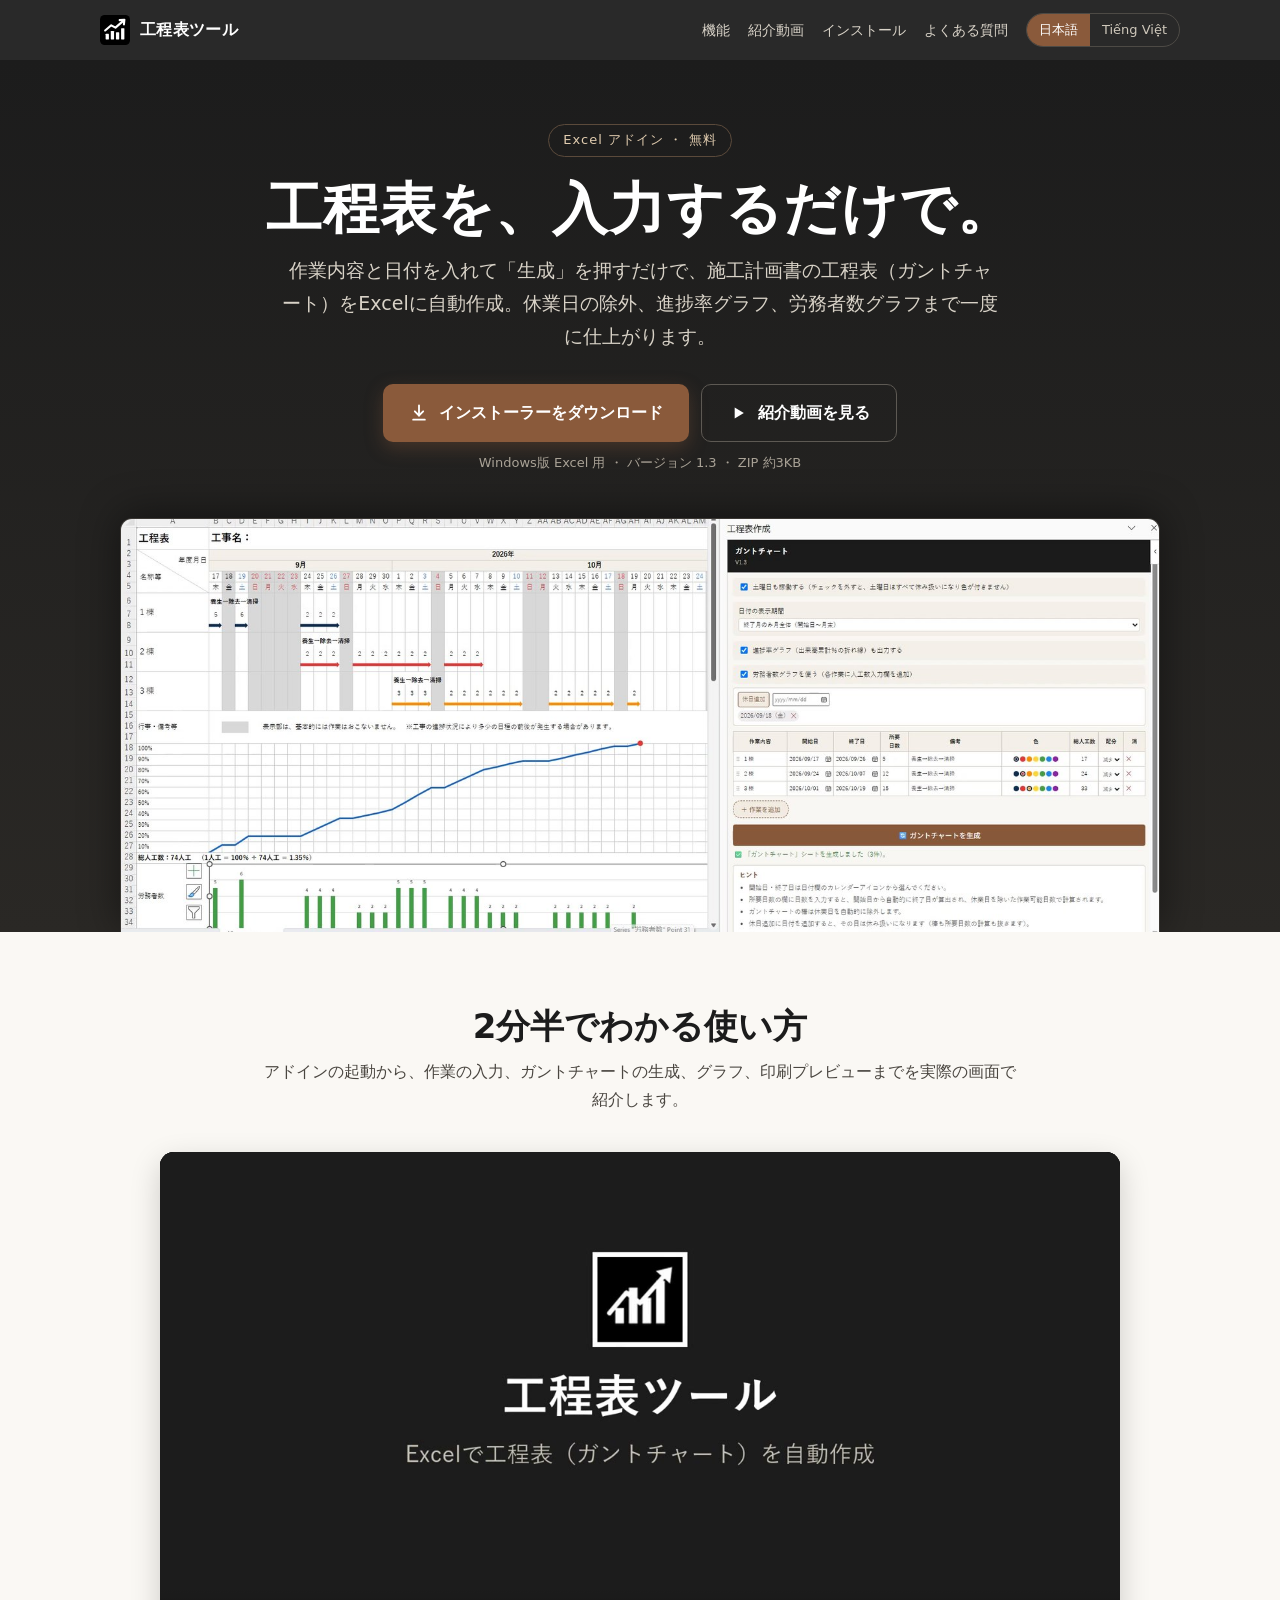
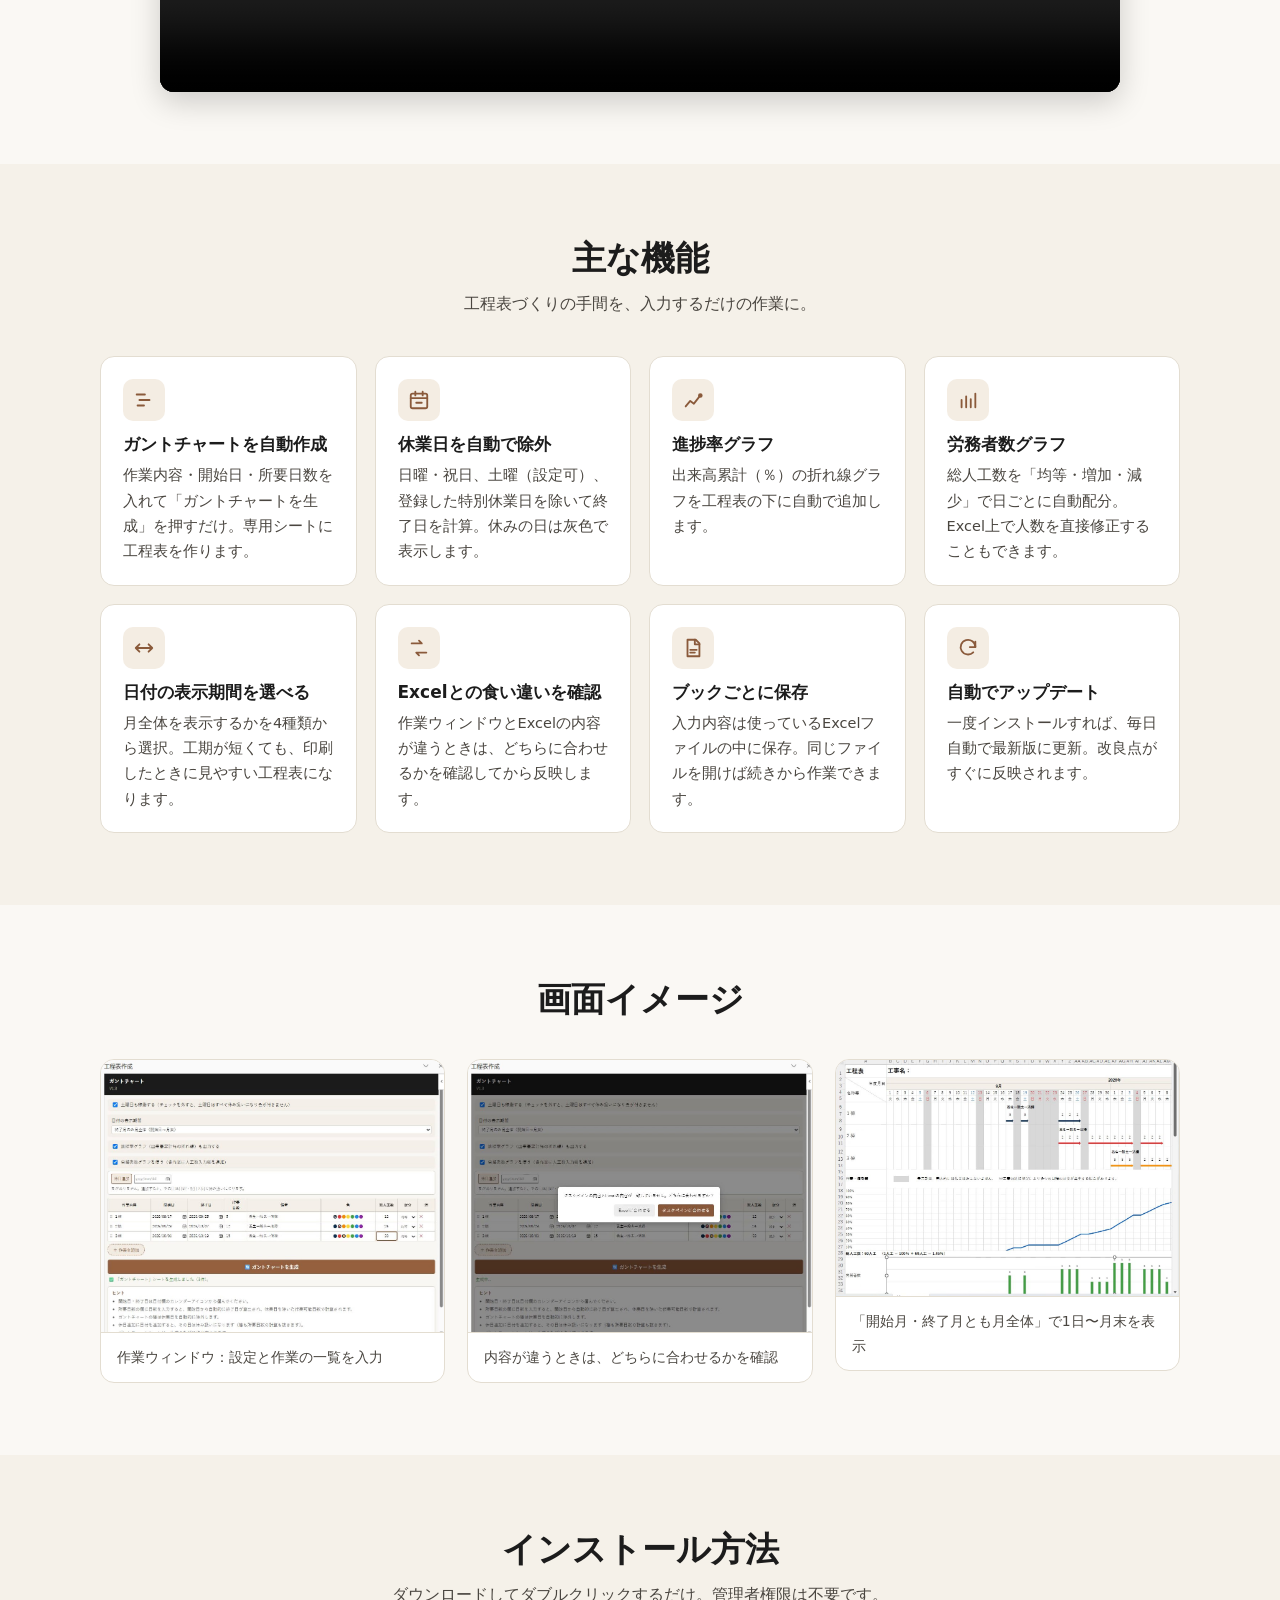
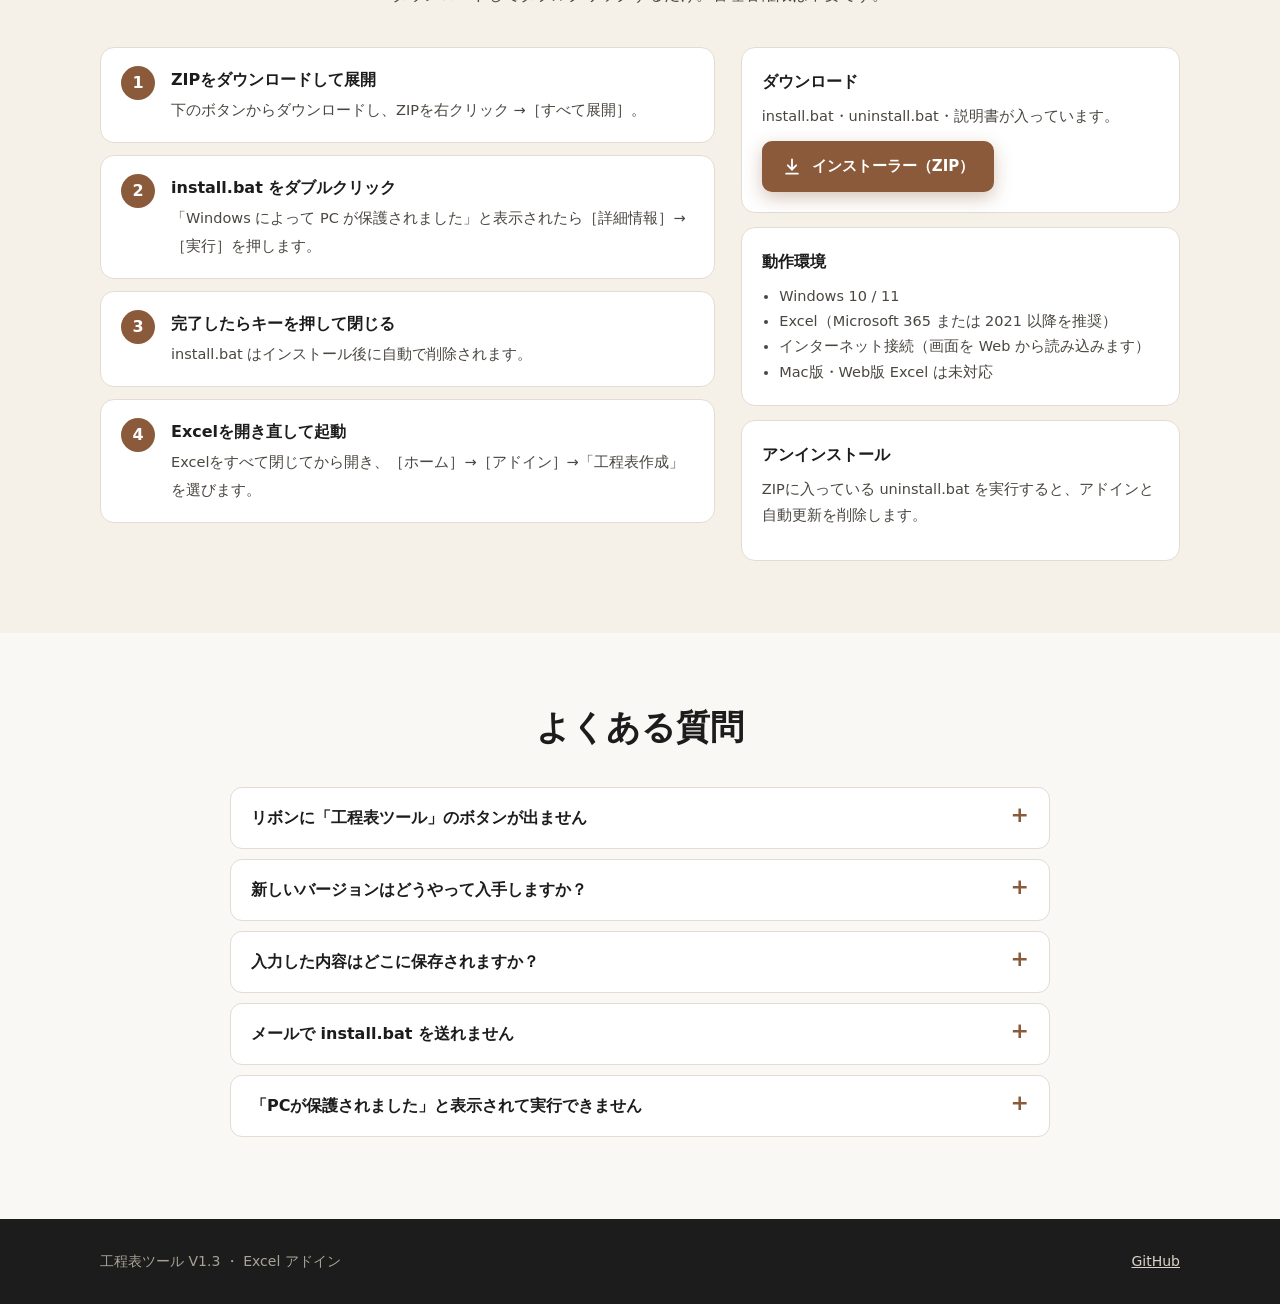
==== index.html @ efa389dc "Add a download website on GitHub Pages index.html becomes the landing page at the Pages root: what t" ====
<!DOCTYPE html>
<html lang="ja">
<head>
<meta charset="UTF-8">
<meta name="viewport" content="width=device-width, initial-scale=1">
<title>工程表ツール｜Excelで工程表を自動作成するアドイン</title>
<meta name="description" content="作業を入力するだけで、施工計画書の工程表（ガントチャート）をExcelに自動作成。進捗率グラフ・労務者数グラフにも対応した無料のExcelアドインです。">
<link rel="icon" type="image/png" href="assets/icon-32.png">
<style>
  :root{
    --ink:#1c1c1c; --ink-2:#4a4640; --muted:#7a7368;
    --line:#e3ddd1; --panel:#faf8f4; --card:#ffffff; --soft:#f5f1e9;
    --accent:#8a5a3b; --accent-2:#a8734f; --accent-soft:#f4ede3;
    --dark:#1c1c1c; --dark-2:#2a2825;
    --radius:14px;
  }
  *{box-sizing:border-box;}
  html{scroll-behavior:smooth;}
  body{
    margin:0; background:var(--panel); color:var(--ink);
    font-family:"Yu Gothic UI","Yu Gothic","Hiragino Sans","Noto Sans JP","Segoe UI",system-ui,sans-serif;
    font-size:16px; line-height:1.75; -webkit-font-smoothing:antialiased;
  }
  img,video{max-width:100%; display:block;}
  a{color:var(--accent);}
  .wrap{max-width:1120px; margin:0 auto; padding:0 20px;}

  /* ヘッダー */
  .top{position:sticky; top:0; z-index:10; background:rgba(28,28,28,.94); backdrop-filter:blur(6px); color:#fff;}
  .top .wrap{display:flex; align-items:center; gap:18px; height:60px;}
  .brand{display:flex; align-items:center; gap:10px; color:#fff; text-decoration:none; font-weight:700; letter-spacing:.02em; white-space:nowrap;}
  .brand svg{width:30px; height:30px; flex:none;}
  .nav{display:flex; gap:18px; margin-left:auto; font-size:14px;}
  .nav a{color:#d9d3c8; text-decoration:none;}
  .nav a:hover{color:#fff;}
  .lang{display:flex; border:1px solid #4d4a45; border-radius:999px; overflow:hidden; flex:none;}
  .lang button{border:0; background:transparent; color:#cfc8bb; font:inherit; font-size:13px; padding:5px 12px; cursor:pointer;}
  .lang button[aria-pressed="true"]{background:var(--accent); color:#fff;}

  /* ヒーロー */
  .hero{background:linear-gradient(180deg,var(--dark) 0%,var(--dark-2) 100%); color:#fff; padding:64px 0 0; overflow:hidden;}
  .hero-grid{display:grid; grid-template-columns:1fr; gap:40px; text-align:center;}
  .kicker{display:inline-block; font-size:13px; letter-spacing:.08em; color:#e2cdb0; border:1px solid #5b4a3b; border-radius:999px; padding:4px 14px;}
  .hero h1{font-size:clamp(34px,6vw,56px); line-height:1.2; margin:18px 0 12px; letter-spacing:.02em;}
  .hero p.lead{font-size:clamp(16px,2.2vw,19px); color:#d8d2c7; max-width:720px; margin:0 auto;}
  .cta{display:flex; gap:12px; justify-content:center; flex-wrap:wrap; margin:30px 0 10px;}
  .btn{display:inline-flex; align-items:center; gap:10px; text-decoration:none; font-weight:700; border-radius:10px; padding:14px 26px; font-size:16px; transition:transform .12s ease, background .12s ease;}
  .btn:hover{transform:translateY(-1px);}
  .btn-primary{background:var(--accent); color:#fff; box-shadow:0 6px 18px rgba(138,90,59,.35);}
  .btn-primary:hover{background:var(--accent-2);}
  .btn-ghost{color:#fff; border:1px solid #5d5953;}
  .btn-ghost:hover{background:#34312d;}
  .btn svg{width:20px; height:20px;}
  .meta{font-size:13px; color:#a9a296;}
  .hero-shot{margin:44px auto 0; width:100%; max-width:1040px; height:auto; border-radius:12px 12px 0 0; overflow:hidden; box-shadow:0 -4px 40px rgba(0,0,0,.45); border:1px solid #3a3733; border-bottom:0;}

  section{padding:72px 0;}
  section.alt{background:var(--soft);}
  .sec-head{text-align:center; max-width:760px; margin:0 auto 38px;}
  .sec-head h2{font-size:clamp(26px,3.6vw,34px); line-height:1.3; margin:0 0 10px;}
  .sec-head p{color:var(--ink-2); margin:0;}

  /* 動画 */
  .video-box{max-width:960px; margin:0 auto; border-radius:var(--radius); overflow:hidden; background:#000; box-shadow:0 10px 30px rgba(0,0,0,.18);}
  .video-box video{width:100%; aspect-ratio:16/9; background:#000;}

  /* 機能 */
  .features{display:grid; grid-template-columns:repeat(auto-fit,minmax(240px,1fr)); gap:18px;}
  .feature{background:var(--card); border:1px solid var(--line); border-radius:var(--radius); padding:22px 22px 20px;}
  .feature .ic{width:42px; height:42px; border-radius:10px; background:var(--accent-soft); color:var(--accent); display:grid; place-items:center; margin-bottom:12px;}
  .feature .ic svg{width:22px; height:22px;}
  .feature h3{margin:0 0 6px; font-size:17px; line-height:1.4;}
  .feature p{margin:0; color:var(--ink-2); font-size:14.5px;}

  /* 画面 */
  .shots{display:grid; grid-template-columns:repeat(auto-fit,minmax(280px,1fr)); gap:22px;}
  .shot{margin:0; background:var(--card); border:1px solid var(--line); border-radius:var(--radius); overflow:hidden;}
  .shots{align-items:start;}
  .shot img{width:100%; height:auto; border-bottom:1px solid var(--line);}
  .shot figcaption{padding:12px 16px; font-size:14px; color:var(--ink-2);}

  /* インストール */
  .install{display:grid; grid-template-columns:1.4fr 1fr; gap:26px; align-items:start;}
  .steps{list-style:none; margin:0; padding:0; counter-reset:step;}
  .steps li{counter-increment:step; position:relative; background:var(--card); border:1px solid var(--line); border-radius:var(--radius); padding:18px 20px 18px 70px; margin-bottom:12px;}
  .steps li::before{content:counter(step); position:absolute; left:20px; top:18px; width:34px; height:34px; border-radius:50%; background:var(--accent); color:#fff; font-weight:700; display:grid; place-items:center;}
  .steps b{display:block; margin-bottom:2px;}
  .steps span{color:var(--ink-2); font-size:14.5px;}
  .side{display:grid; gap:14px;}
  .box{background:var(--card); border:1px solid var(--line); border-radius:var(--radius); padding:20px;}
  .box h3{margin:0 0 8px; font-size:16px;}
  .box ul{margin:0; padding-left:1.2em; color:var(--ink-2); font-size:14.5px;}
  .box p{margin:0 0 12px; color:var(--ink-2); font-size:14.5px;}
  .box .btn{padding:12px 20px; font-size:15px;}
  kbd{font-family:inherit; font-size:.92em; background:var(--soft); border:1px solid var(--line); border-radius:5px; padding:0 6px;}

  /* FAQ */
  .faq{max-width:820px; margin:0 auto;}
  .faq details{background:var(--card); border:1px solid var(--line); border-radius:12px; padding:0 20px; margin-bottom:10px;}
  .faq summary{cursor:pointer; font-weight:700; padding:16px 0; list-style:none; display:flex; justify-content:space-between; gap:12px;}
  .faq summary::-webkit-details-marker{display:none;}
  .faq summary::after{content:"+"; color:var(--accent); font-size:22px; line-height:1;}
  .faq details[open] summary::after{content:"−";}
  .faq details p{margin:0 0 16px; color:var(--ink-2);}

  footer{background:var(--dark); color:#a9a296; font-size:14px; padding:30px 0;}
  footer .wrap{display:flex; flex-wrap:wrap; gap:10px 24px; justify-content:space-between; align-items:center;}
  footer a{color:#d9d3c8;}

  @media (max-width:860px){
    .nav{display:none;}
    .lang{margin-left:auto;}
    .install{grid-template-columns:1fr;}
    section{padding:56px 0;}
  }
</style>
</head>
<body>

<header class="top">
  <div class="wrap">
    <a class="brand" href="#">
      <svg viewBox="0 0 64 64" aria-hidden="true"><rect width="64" height="64" rx="10" fill="#000"/><g fill="#fff"><rect x="12" y="40" width="7" height="12" rx="1"/><rect x="23" y="34" width="7" height="18" rx="1"/><rect x="34" y="37" width="7" height="15" rx="1"/><rect x="45" y="28" width="7" height="24" rx="1"/></g><path d="M11 33 L24 22 L33 27 L49 13" fill="none" stroke="#fff" stroke-width="4.5" stroke-linecap="round" stroke-linejoin="round"/><path d="M42 11 L52 10 L51 20" fill="none" stroke="#fff" stroke-width="4.5" stroke-linecap="round" stroke-linejoin="round"/></svg>
      <span>工程表ツール</span>
    </a>
    <nav class="nav">
      <a href="#features" data-i18n="nav_features">機能</a>
      <a href="#video" data-i18n="nav_video">紹介動画</a>
      <a href="#install" data-i18n="nav_install">インストール</a>
      <a href="#faq" data-i18n="nav_faq">よくある質問</a>
    </nav>
    <div class="lang" role="group" aria-label="Language">
      <button type="button" data-lang="ja" aria-pressed="true">日本語</button>
      <button type="button" data-lang="vi" aria-pressed="false">Tiếng Việt</button>
    </div>
  </div>
</header>

<section class="hero">
  <div class="wrap hero-grid">
    <div>
      <span class="kicker" data-i18n="kicker">Excel アドイン ・ 無料</span>
      <h1 data-i18n="h1">工程表を、入力するだけで。</h1>
      <p class="lead" data-i18n="lead">作業内容と日付を入れて「生成」を押すだけで、施工計画書の工程表（ガントチャート）をExcelに自動作成。休業日の除外、進捗率グラフ、労務者数グラフまで一度に仕上がります。</p>
      <div class="cta">
        <a class="btn btn-primary" href="site/gantt-tool-installer.zip" download>
          <svg viewBox="0 0 24 24" fill="none" stroke="currentColor" stroke-width="2.2" stroke-linecap="round" stroke-linejoin="round" aria-hidden="true"><path d="M12 3v12"/><path d="M7 10l5 5 5-5"/><path d="M5 20h14"/></svg>
          <span data-i18n="cta_download">インストーラーをダウンロード</span>
        </a>
        <a class="btn btn-ghost" href="#video">
          <svg viewBox="0 0 24 24" fill="currentColor" aria-hidden="true"><path d="M8 5.5v13l11-6.5z"/></svg>
          <span data-i18n="cta_video">紹介動画を見る</span>
        </a>
      </div>
      <div class="meta" data-i18n="meta">Windows版 Excel 用 ・ バージョン 1.3 ・ ZIP 約3KB</div>
    </div>
  </div>
  <div class="wrap">
    <img class="hero-shot" src="site/shot-main.jpg" width="1600" height="636" alt="工程表ツールで作成したガントチャート、進捗率グラフ、労務者数グラフと入力画面">
  </div>
</section>

<section id="video">
  <div class="wrap">
    <div class="sec-head">
      <h2 data-i18n="video_h">2分半でわかる使い方</h2>
      <p data-i18n="video_p">アドインの起動から、作業の入力、ガントチャートの生成、グラフ、印刷プレビューまでを実際の画面で紹介します。</p>
    </div>
    <div class="video-box">
      <video controls preload="none" poster="site/review-poster.jpg" playsinline>
        <source src="site/review.mp4" type="video/mp4">
      </video>
    </div>
  </div>
</section>

<section id="features" class="alt">
  <div class="wrap">
    <div class="sec-head">
      <h2 data-i18n="feat_h">主な機能</h2>
      <p data-i18n="feat_p">工程表づくりの手間を、入力するだけの作業に。</p>
    </div>
    <div class="features">
      <div class="feature">
        <div class="ic"><svg viewBox="0 0 24 24" fill="none" stroke="currentColor" stroke-width="2" stroke-linecap="round"><path d="M4 6h9M7 12h11M5 18h7"/></svg></div>
        <h3 data-i18n="f1_h">ガントチャートを自動作成</h3>
        <p data-i18n="f1_p">作業内容・開始日・所要日数を入れて「ガントチャートを生成」を押すだけ。専用シートに工程表を作ります。</p>
      </div>
      <div class="feature">
        <div class="ic"><svg viewBox="0 0 24 24" fill="none" stroke="currentColor" stroke-width="2" stroke-linecap="round" stroke-linejoin="round"><rect x="3" y="5" width="18" height="16" rx="2"/><path d="M3 10h18M8 3v4M16 3v4M9 15l6 0"/></svg></div>
        <h3 data-i18n="f2_h">休業日を自動で除外</h3>
        <p data-i18n="f2_p">日曜・祝日、土曜（設定可）、登録した特別休業日を除いて終了日を計算。休みの日は灰色で表示します。</p>
      </div>
      <div class="feature">
        <div class="ic"><svg viewBox="0 0 24 24" fill="none" stroke="currentColor" stroke-width="2" stroke-linecap="round" stroke-linejoin="round"><path d="M4 19l5-6 4 3 7-9"/><circle cx="20" cy="7" r="1.5" fill="currentColor"/></svg></div>
        <h3 data-i18n="f3_h">進捗率グラフ</h3>
        <p data-i18n="f3_p">出来高累計（％）の折れ線グラフを工程表の下に自動で追加します。</p>
      </div>
      <div class="feature">
        <div class="ic"><svg viewBox="0 0 24 24" fill="none" stroke="currentColor" stroke-width="2" stroke-linecap="round"><path d="M5 20V12M10 20V8M15 20V11M20 20V5"/></svg></div>
        <h3 data-i18n="f4_h">労務者数グラフ</h3>
        <p data-i18n="f4_p">総人工数を「均等・増加・減少」で日ごとに自動配分。Excel上で人数を直接修正することもできます。</p>
      </div>
      <div class="feature">
        <div class="ic"><svg viewBox="0 0 24 24" fill="none" stroke="currentColor" stroke-width="2" stroke-linecap="round" stroke-linejoin="round"><path d="M3 12h18M3 12l4-4M3 12l4 4M21 12l-4-4M21 12l-4 4"/></svg></div>
        <h3 data-i18n="f5_h">日付の表示期間を選べる</h3>
        <p data-i18n="f5_p">月全体を表示するかを4種類から選択。工期が短くても、印刷したときに見やすい工程表になります。</p>
      </div>
      <div class="feature">
        <div class="ic"><svg viewBox="0 0 24 24" fill="none" stroke="currentColor" stroke-width="2" stroke-linecap="round" stroke-linejoin="round"><path d="M4 7h11l-3-3M20 17H9l3 3"/></svg></div>
        <h3 data-i18n="f6_h">Excelとの食い違いを確認</h3>
        <p data-i18n="f6_p">作業ウィンドウとExcelの内容が違うときは、どちらに合わせるかを確認してから反映します。</p>
      </div>
      <div class="feature">
        <div class="ic"><svg viewBox="0 0 24 24" fill="none" stroke="currentColor" stroke-width="2" stroke-linecap="round" stroke-linejoin="round"><path d="M6 3h9l4 4v14H6z"/><path d="M14 3v5h5"/><path d="M9 14h7M9 17h5"/></svg></div>
        <h3 data-i18n="f7_h">ブックごとに保存</h3>
        <p data-i18n="f7_p">入力内容は使っているExcelファイルの中に保存。同じファイルを開けば続きから作業できます。</p>
      </div>
      <div class="feature">
        <div class="ic"><svg viewBox="0 0 24 24" fill="none" stroke="currentColor" stroke-width="2" stroke-linecap="round" stroke-linejoin="round"><path d="M20 11a8 8 0 1 0-2.3 5.7"/><path d="M20 5v6h-6"/></svg></div>
        <h3 data-i18n="f8_h">自動でアップデート</h3>
        <p data-i18n="f8_p">一度インストールすれば、毎日自動で最新版に更新。改良点がすぐに反映されます。</p>
      </div>
    </div>
  </div>
</section>

<section id="screens">
  <div class="wrap">
    <div class="sec-head">
      <h2 data-i18n="shots_h">画面イメージ</h2>
    </div>
    <div class="shots">
      <figure class="shot">
        <img src="site/shot-input.jpg" width="955" height="757" loading="lazy" alt="作業ウィンドウの入力画面">
        <figcaption data-i18n="s1">作業ウィンドウ：設定と作業の一覧を入力</figcaption>
      </figure>
      <figure class="shot">
        <img src="site/shot-confirm.jpg" width="955" height="757" loading="lazy" alt="Excelに合わせるか、タスクペインに合わせるかの確認画面">
        <figcaption data-i18n="s2">内容が違うときは、どちらに合わせるかを確認</figcaption>
      </figure>
      <figure class="shot">
        <img src="site/shot-period.jpg" width="1100" height="757" loading="lazy" alt="月全体を表示した工程表">
        <figcaption data-i18n="s3">「開始月・終了月とも月全体」で1日〜月末を表示</figcaption>
      </figure>
    </div>
  </div>
</section>

<section id="install" class="alt">
  <div class="wrap">
    <div class="sec-head">
      <h2 data-i18n="inst_h">インストール方法</h2>
      <p data-i18n="inst_p">ダウンロードしてダブルクリックするだけ。管理者権限は不要です。</p>
    </div>
    <div class="install">
      <ol class="steps">
        <li><b data-i18n="st1_b">ZIPをダウンロードして展開</b><span data-i18n="st1_s">下のボタンからダウンロードし、ZIPを右クリック →［すべて展開］。</span></li>
        <li><b data-i18n="st2_b">install.bat をダブルクリック</b><span data-i18n="st2_s">「Windows によって PC が保護されました」と表示されたら［詳細情報］→［実行］を押します。</span></li>
        <li><b data-i18n="st3_b">完了したらキーを押して閉じる</b><span data-i18n="st3_s">install.bat はインストール後に自動で削除されます。</span></li>
        <li><b data-i18n="st4_b">Excelを開き直して起動</b><span data-i18n="st4_s">Excelをすべて閉じてから開き、［ホーム］→［アドイン］→「工程表作成」を選びます。</span></li>
      </ol>
      <div class="side">
        <div class="box">
          <h3 data-i18n="dl_h">ダウンロード</h3>
          <p data-i18n="dl_p">install.bat・uninstall.bat・説明書が入っています。</p>
          <a class="btn btn-primary" href="site/gantt-tool-installer.zip" download>
            <svg viewBox="0 0 24 24" fill="none" stroke="currentColor" stroke-width="2.2" stroke-linecap="round" stroke-linejoin="round" aria-hidden="true"><path d="M12 3v12"/><path d="M7 10l5 5 5-5"/><path d="M5 20h14"/></svg>
            <span data-i18n="dl_btn">インストーラー（ZIP）</span>
          </a>
        </div>
        <div class="box">
          <h3 data-i18n="req_h">動作環境</h3>
          <ul>
            <li data-i18n="req1">Windows 10 / 11</li>
            <li data-i18n="req2">Excel（Microsoft 365 または 2021 以降を推奨）</li>
            <li data-i18n="req3">インターネット接続（画面を Web から読み込みます）</li>
            <li data-i18n="req4">Mac版・Web版 Excel は未対応</li>
          </ul>
        </div>
        <div class="box">
          <h3 data-i18n="un_h">アンインストール</h3>
          <p data-i18n="un_p">ZIPに入っている uninstall.bat を実行すると、アドインと自動更新を削除します。</p>
        </div>
      </div>
    </div>
  </div>
</section>

<section id="faq">
  <div class="wrap">
    <div class="sec-head">
      <h2 data-i18n="faq_h">よくある質問</h2>
    </div>
    <div class="faq">
      <details>
        <summary data-i18n="q1">リボンに「工程表ツール」のボタンが出ません</summary>
        <p data-i18n="a1">［ホーム］→［アドイン］を開き、「開発者アドイン」の「工程表作成」を選んでください。Excelを起動するたびにこの操作が必要な場合があります。</p>
      </details>
      <details>
        <summary data-i18n="q2">新しいバージョンはどうやって入手しますか？</summary>
        <p data-i18n="a2">毎日9時とWindowsへのログオン時に自動で最新版になります。反映まで最大10分ほどかかることがあるので、変わらないときはExcelを開き直してください。</p>
      </details>
      <details>
        <summary data-i18n="q3">入力した内容はどこに保存されますか？</summary>
        <p data-i18n="a3">使っているExcelブックの中に保存されます。ブックを上書き保存すれば、次に開いたときも続きから作業できます。新しいブックでは空の状態から始まります。</p>
      </details>
      <details>
        <summary data-i18n="q4">メールで install.bat を送れません</summary>
        <p data-i18n="a4">メールでは .bat ファイルが止められることがあります。このページのURLを共有するか、ZIPのまま送ってください。</p>
      </details>
      <details>
        <summary data-i18n="q5">「PCが保護されました」と表示されて実行できません</summary>
        <p data-i18n="a5">インターネットから入手したファイルに表示されるWindowsの確認画面です。［詳細情報］を押すと［実行］ボタンが表示されます。</p>
      </details>
    </div>
  </div>
</section>

<footer>
  <div class="wrap">
    <span data-i18n="foot">工程表ツール V1.3 ・ Excel アドイン</span>
    <a href="https://github.com/manh25xx08xx99-sys/Gantt-chart" rel="noopener">GitHub</a>
  </div>
</footer>

<script>
(function(){
  var VI = {
    nav_features:"Chức năng", nav_video:"Video", nav_install:"Cài đặt", nav_faq:"Hỏi đáp",
    kicker:"Add-in Excel ・ Miễn phí",
    h1:"Lập bảng tiến độ, chỉ cần nhập.",
    lead:"Chỉ cần nhập công việc, ngày tháng rồi bấm「生成」, add-in sẽ tự tạo bảng tiến độ (biểu đồ Gantt) cho 施工計画書 ngay trong Excel. Tự loại ngày nghỉ, có biểu đồ tiến độ % và biểu đồ nhân lực.",
    cta_download:"Tải bộ cài đặt", cta_video:"Xem video giới thiệu",
    meta:"Dành cho Excel trên Windows ・ Phiên bản 1.3 ・ ZIP khoảng 3KB",
    video_h:"Hướng dẫn sử dụng trong 2 phút rưỡi",
    video_p:"Từ lúc mở add-in, nhập công việc, tạo biểu đồ Gantt, các biểu đồ cho đến xem trước khi in, quay trên màn hình thật.",
    feat_h:"Chức năng chính", feat_p:"Việc lập bảng tiến độ giờ chỉ còn là nhập liệu.",
    f1_h:"Tự tạo biểu đồ Gantt", f1_p:"Nhập tên công việc, ngày bắt đầu, số ngày thi công rồi bấm「ガントチャートを生成」. Bảng tiến độ được tạo trên một sheet riêng.",
    f2_h:"Tự loại ngày nghỉ", f2_p:"Tính ngày kết thúc không tính Chủ nhật, ngày lễ, thứ Bảy (tùy chọn) và ngày nghỉ đặc biệt đã đăng ký. Ngày nghỉ tô màu xám.",
    f3_h:"Biểu đồ tiến độ %", f3_p:"Tự thêm đường tiến độ tích lũy (%) ngay dưới bảng tiến độ.",
    f4_h:"Biểu đồ nhân lực", f4_p:"Tự chia tổng nhân công theo ngày với 3 kiểu: đều, tăng dần, giảm dần. Có thể sửa trực tiếp số người trong Excel.",
    f5_h:"Chọn khoảng ngày hiển thị", f5_p:"4 kiểu hiển thị theo cả tháng hoặc theo đúng ngày. Công trình ngắn in ra vẫn đẹp.",
    f6_h:"Kiểm tra khi Excel khác task pane", f6_p:"Khi nội dung task pane và Excel khác nhau, add-in hỏi bạn muốn theo bên nào rồi mới cập nhật.",
    f7_h:"Lưu theo từng file", f7_p:"Dữ liệu nhập được lưu trong chính file Excel. Mở lại file là làm tiếp được.",
    f8_h:"Tự động cập nhật", f8_p:"Cài một lần, mỗi ngày tự cập nhật lên bản mới nhất.",
    shots_h:"Hình ảnh giao diện",
    s1:"Task pane: nhập cài đặt và danh sách công việc",
    s2:"Khi nội dung khác nhau, hỏi theo Excel hay theo task pane",
    s3:"「開始月・終了月とも月全体」hiển thị từ ngày 1 đến cuối tháng",
    inst_h:"Cách cài đặt", inst_p:"Tải về và nhấp đúp là xong. Không cần quyền quản trị.",
    st1_b:"Tải ZIP và giải nén", st1_s:"Bấm nút bên dưới để tải, rồi nhấp chuột phải vào ZIP → [Extract All].",
    st2_b:"Nhấp đúp install.bat", st2_s:"Nếu hiện「Windows protected your PC」thì bấm [More info] → [Run anyway].",
    st3_b:"Xong thì nhấn phím để đóng", st3_s:"install.bat sẽ tự xóa sau khi cài xong.",
    st4_b:"Mở lại Excel và khởi động", st4_s:"Đóng hết Excel rồi mở lại, vào [Home] → [Add-ins] →「工程表作成」.",
    dl_h:"Tải về", dl_p:"Gồm install.bat, uninstall.bat và file hướng dẫn.", dl_btn:"Bộ cài đặt (ZIP)",
    req_h:"Yêu cầu", req1:"Windows 10 / 11", req2:"Excel (khuyên dùng Microsoft 365 hoặc 2021 trở lên)",
    req3:"Có kết nối Internet (giao diện được tải từ web)", req4:"Chưa hỗ trợ Excel trên Mac và Excel Web",
    un_h:"Gỡ cài đặt", un_p:"Chạy uninstall.bat trong file ZIP để gỡ add-in và tắt tự động cập nhật.",
    faq_h:"Câu hỏi thường gặp",
    q1:"Không thấy nút「工程表ツール」trên ribbon",
    a1:"Mở [Home] → [Add-ins], chọn「工程表作成」trong mục Developer Add-ins. Có thể phải làm lại mỗi lần mở Excel.",
    q2:"Làm sao để có phiên bản mới?",
    a2:"Add-in tự cập nhật lúc 9 giờ hằng ngày và mỗi lần đăng nhập Windows. Có thể mất tối đa khoảng 10 phút mới thấy thay đổi; nếu chưa thấy hãy mở lại Excel.",
    q3:"Dữ liệu nhập được lưu ở đâu?",
    a3:"Trong chính file Excel đang dùng. Lưu file lại thì lần sau mở ra vẫn làm tiếp được. File mới sẽ bắt đầu trống.",
    q4:"Không gửi được install.bat qua email",
    a4:"Email thường chặn file .bat. Hãy gửi đường link trang này, hoặc gửi nguyên file ZIP.",
    q5:"Hiện「Windows protected your PC」và không chạy được",
    a5:"Đây là màn hình cảnh báo của Windows với file tải từ Internet. Bấm [More info] sẽ thấy nút [Run anyway].",
    foot:"工程表ツール V1.3 ・ Add-in Excel"
  };
  var nodes = document.querySelectorAll("[data-i18n]");
  var JA = {};
  nodes.forEach(function(el){ JA[el.getAttribute("data-i18n")] = el.textContent; });
  var buttons = document.querySelectorAll(".lang button");

  function apply(lang){
    var dict = lang === "vi" ? VI : JA;
    nodes.forEach(function(el){
      var k = el.getAttribute("data-i18n");
      if(dict[k] != null) el.textContent = dict[k];
    });
    document.documentElement.lang = lang;
    buttons.forEach(function(b){ b.setAttribute("aria-pressed", String(b.getAttribute("data-lang") === lang)); });
    try{ localStorage.setItem("gantt-site-lang", lang); }catch(e){}
  }
  buttons.forEach(function(b){
    b.addEventListener("click", function(){ apply(b.getAttribute("data-lang")); });
  });
  var saved = null;
  try{ saved = localStorage.getItem("gantt-site-lang"); }catch(e){}
  var initial = saved || ((navigator.language || "").toLowerCase().indexOf("vi") === 0 ? "vi" : "ja");
  if(initial !== "ja") apply(initial);
})();
</script>
</body>
</html>
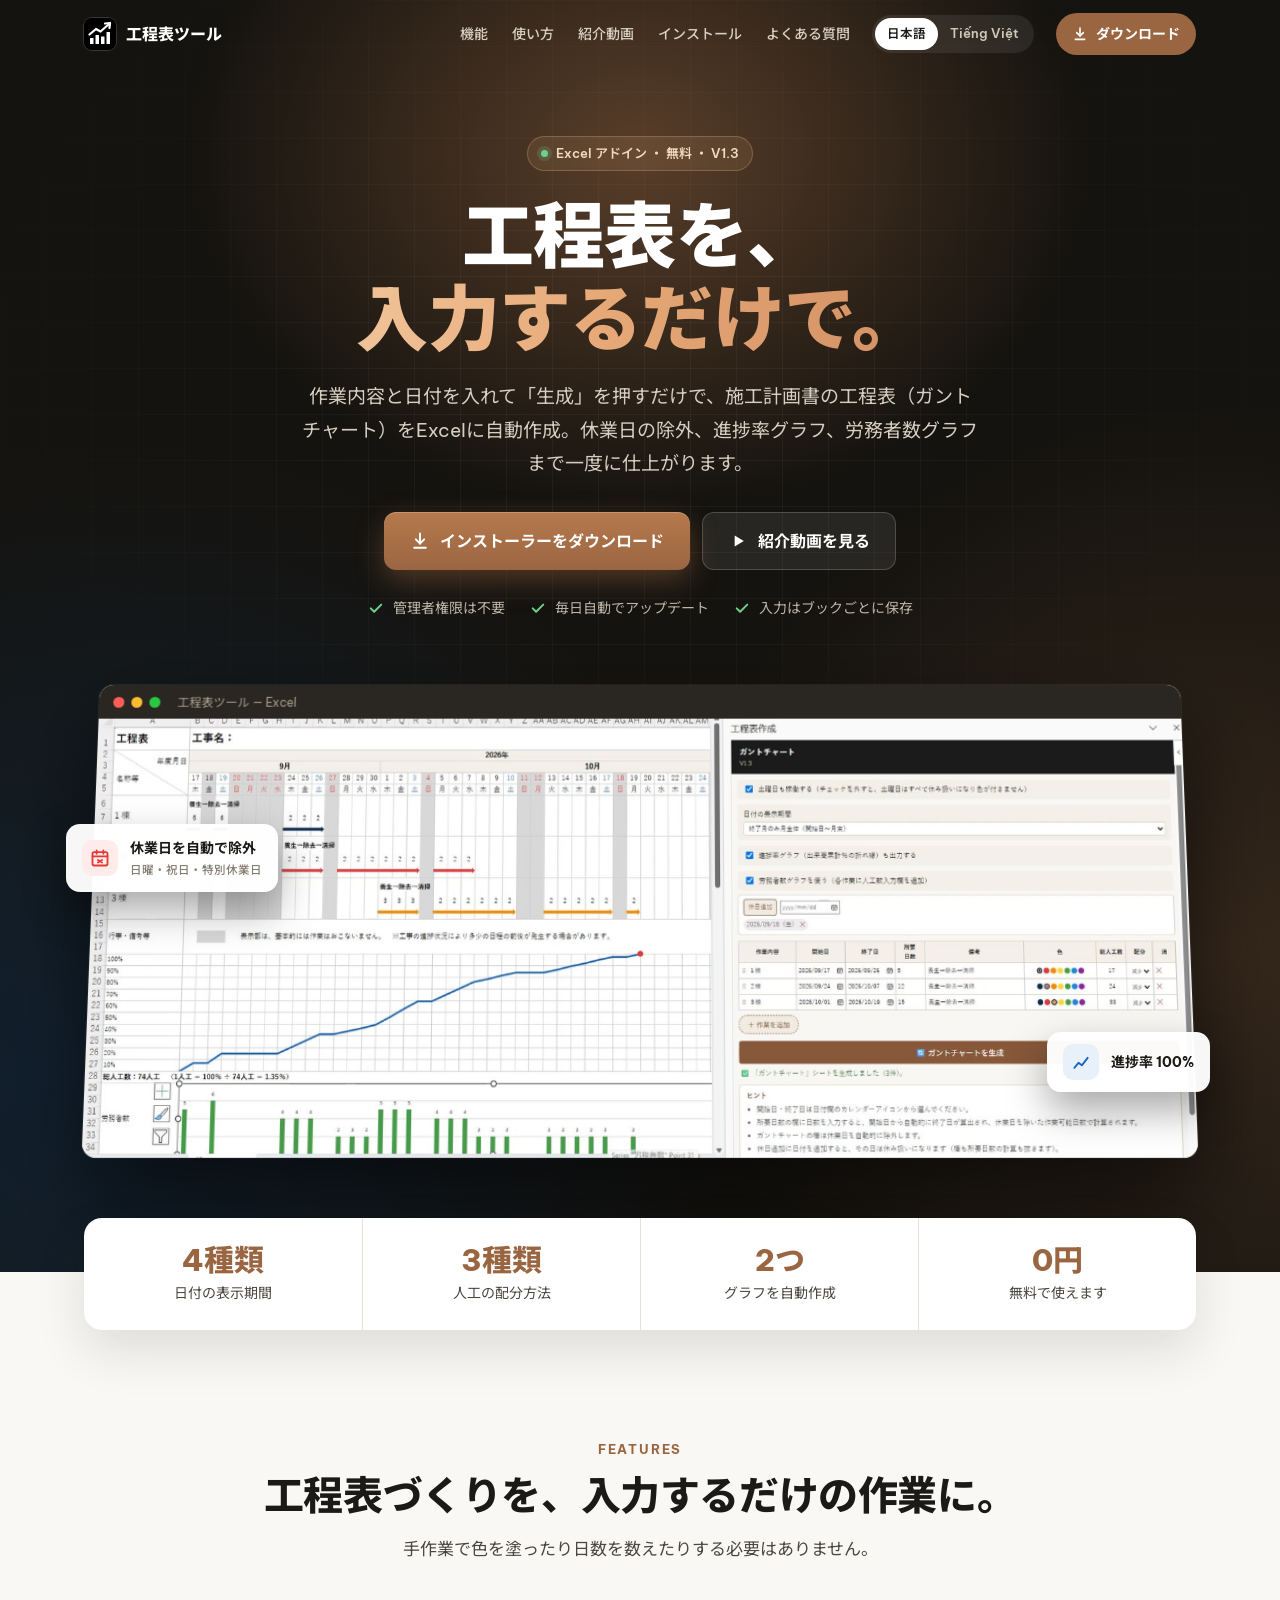
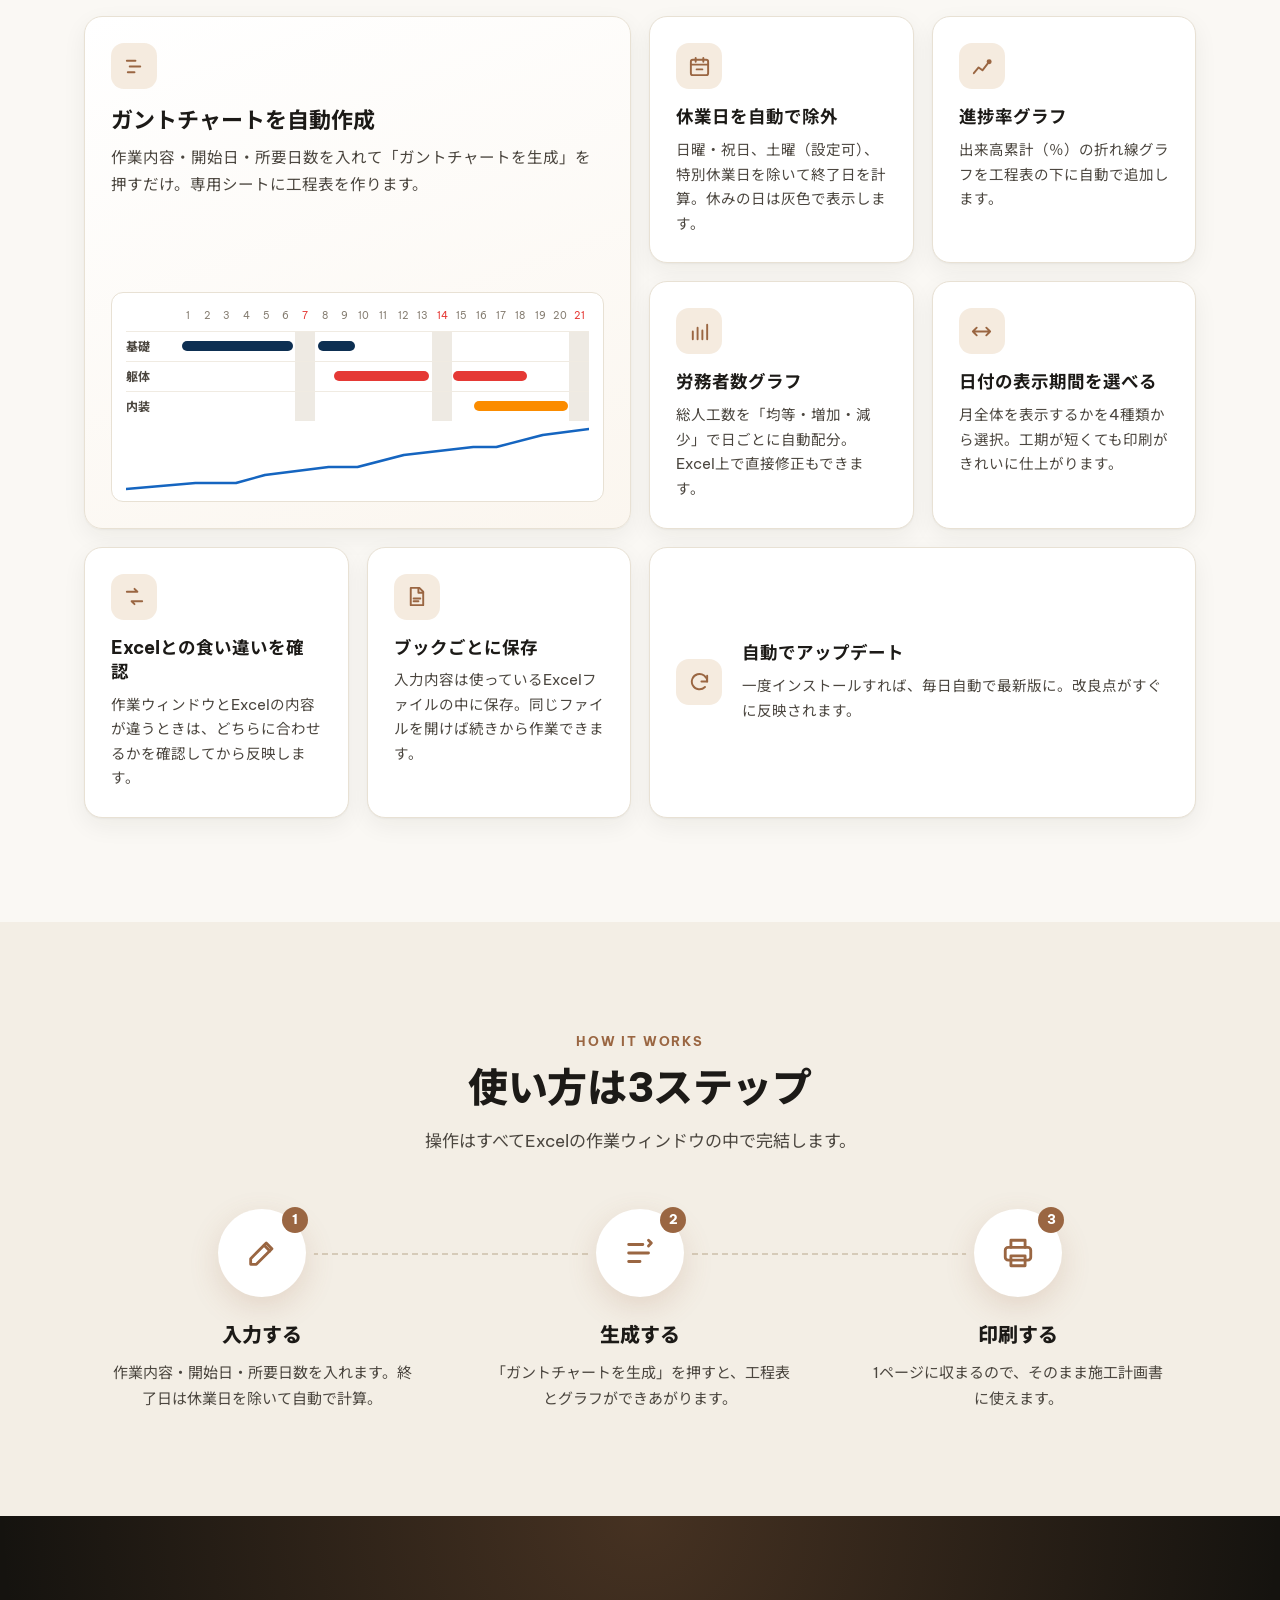
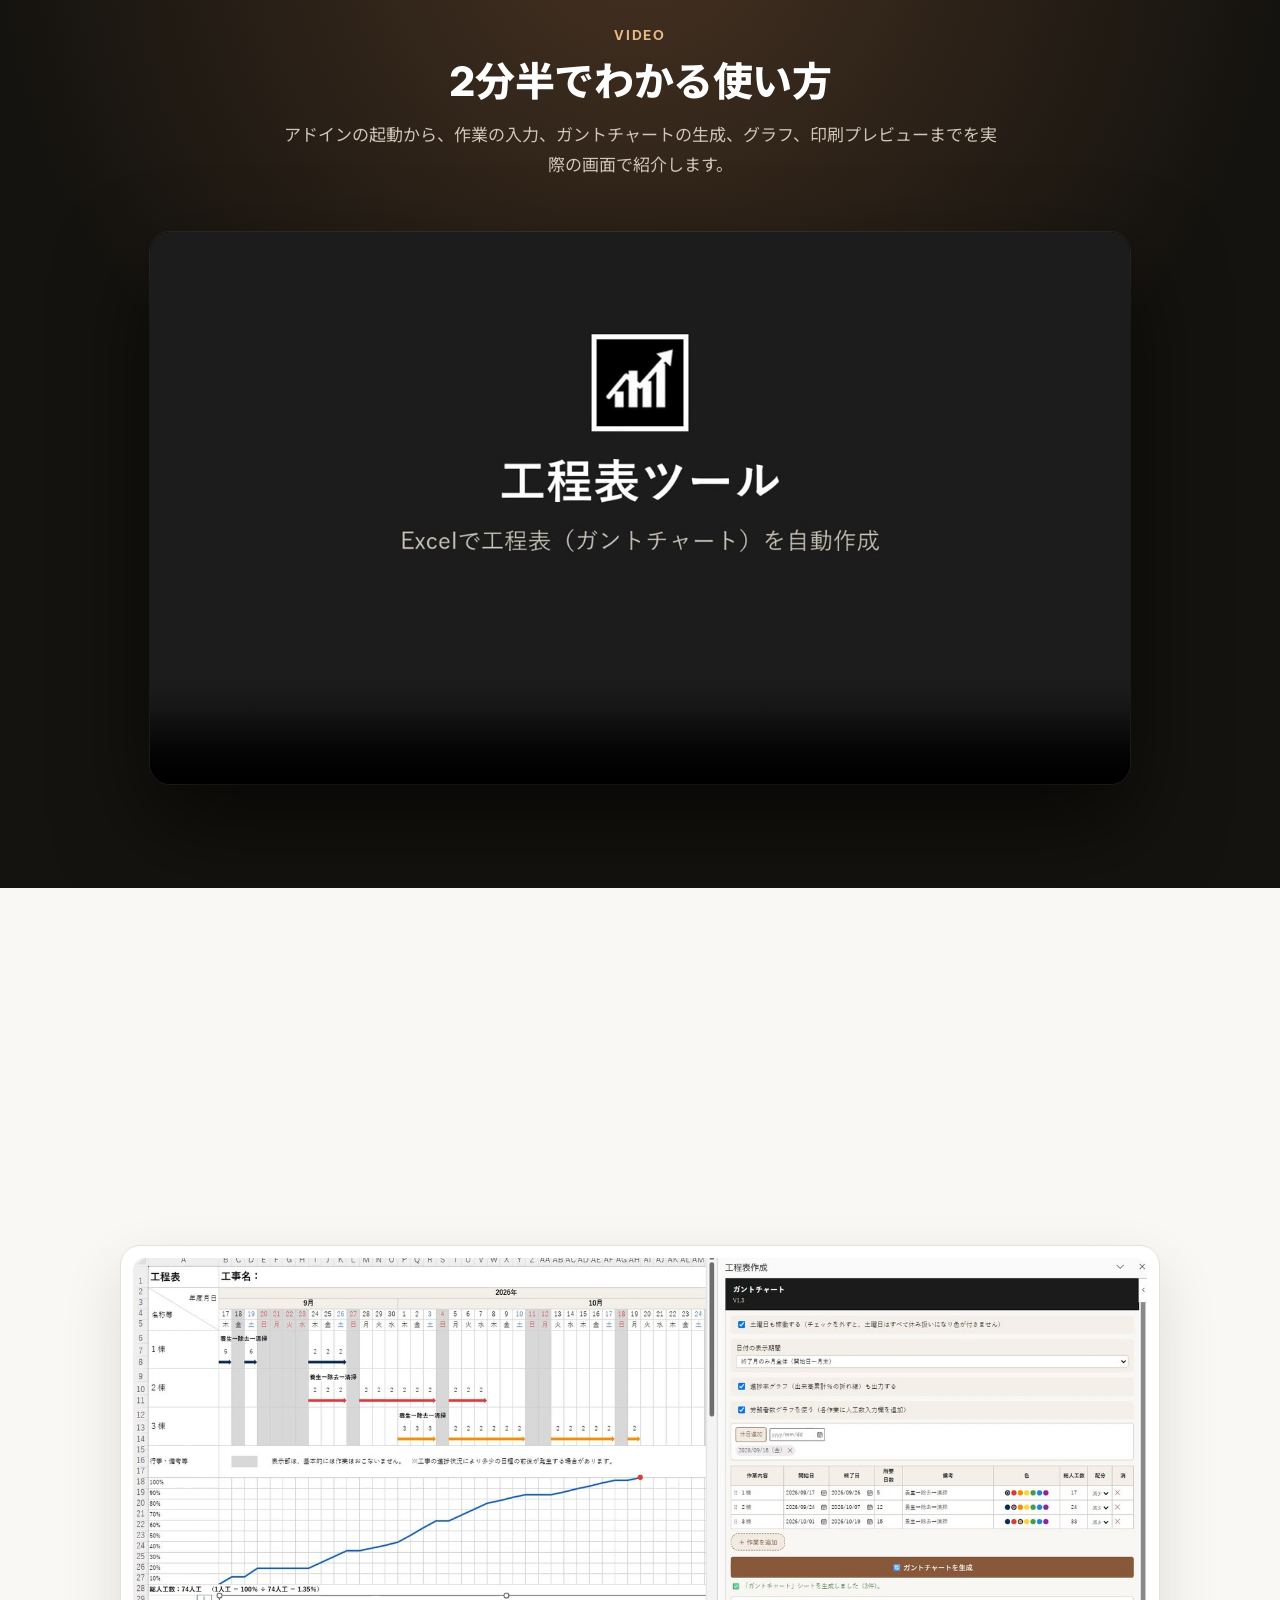
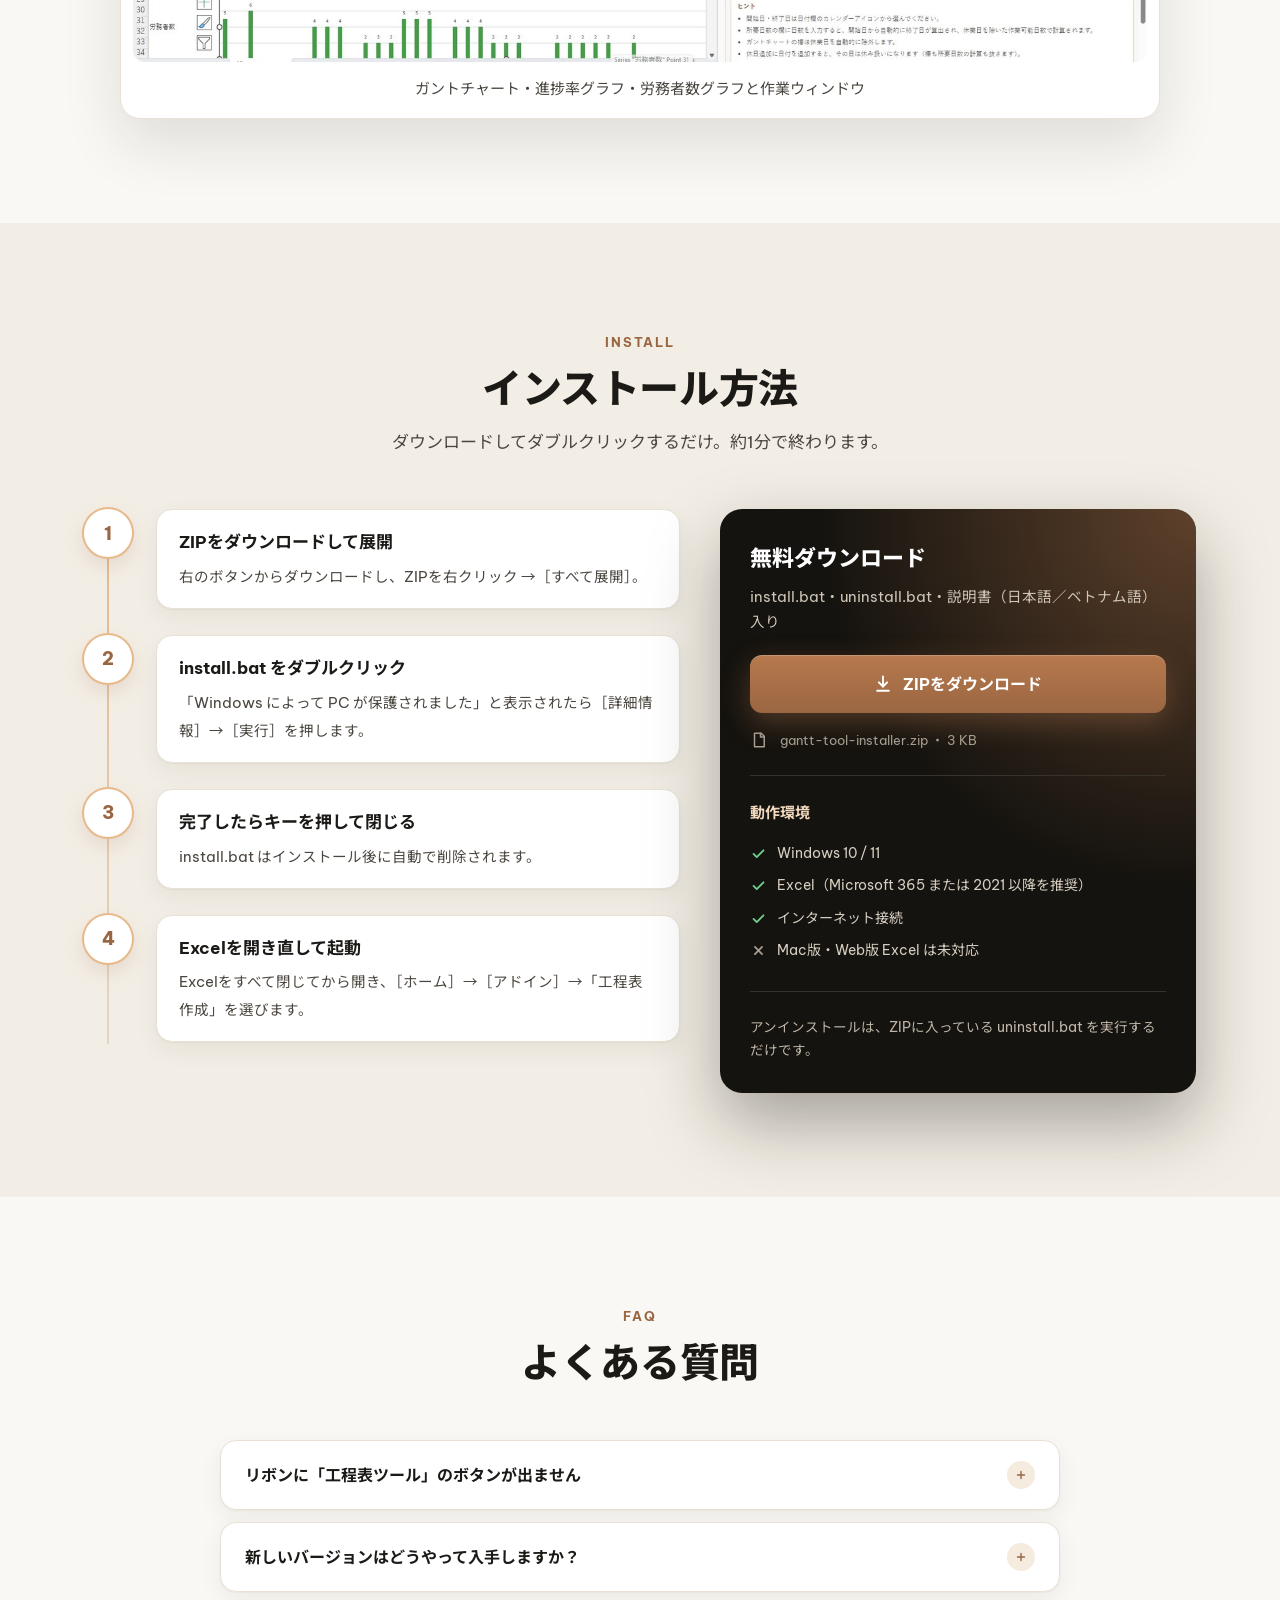
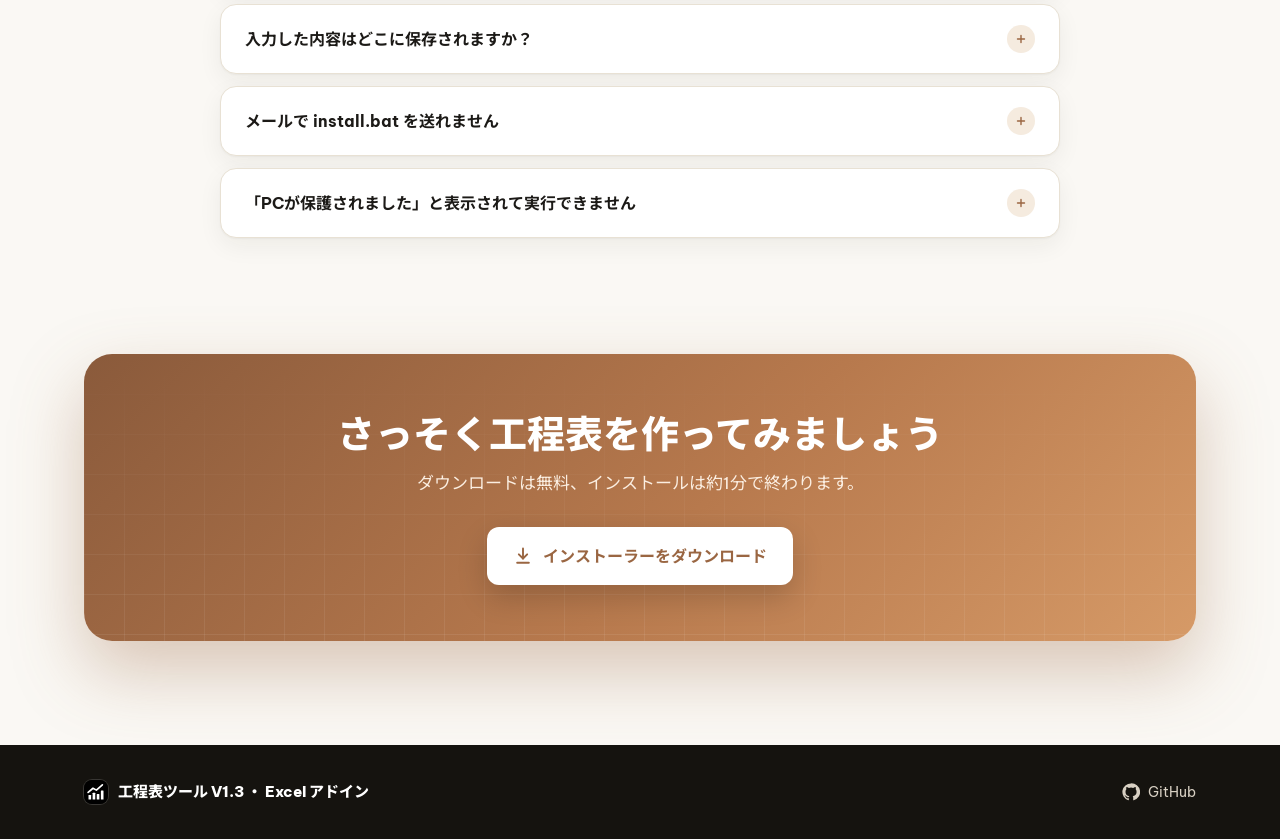
==== commit 64dda824: "Redesign the download website Centered hero with gradient headline and a tilted window mockup of the" ====
--- a/index.html
+++ b/index.html
@@ -5,126 +5,279 @@
 <meta name="viewport" content="width=device-width, initial-scale=1">
 <title>工程表ツール｜Excelで工程表を自動作成するアドイン</title>
 <meta name="description" content="作業を入力するだけで、施工計画書の工程表（ガントチャート）をExcelに自動作成。進捗率グラフ・労務者数グラフにも対応した無料のExcelアドインです。">
+<meta name="theme-color" content="#15130f">
 <link rel="icon" type="image/png" href="assets/icon-32.png">
+<link rel="preconnect" href="https://fonts.googleapis.com">
+<link rel="preconnect" href="https://fonts.gstatic.com" crossorigin>
+<link href="https://fonts.googleapis.com/css2?family=Be+Vietnam+Pro:wght@400;500;600;700;800&family=Noto+Sans+JP:wght@400;500;700;900&display=swap" rel="stylesheet">
+<script>document.documentElement.classList.add("js");</script>
 <style>
   :root{
-    --ink:#1c1c1c; --ink-2:#4a4640; --muted:#7a7368;
-    --line:#e3ddd1; --panel:#faf8f4; --card:#ffffff; --soft:#f5f1e9;
-    --accent:#8a5a3b; --accent-2:#a8734f; --accent-soft:#f4ede3;
-    --dark:#1c1c1c; --dark-2:#2a2825;
-    --radius:14px;
+    --bg:#faf8f4; --card:#ffffff; --soft:#f3eee5; --line:#e8e1d4;
+    --ink:#1c1a17; --ink-2:#4b463f; --muted:#857d71;
+    --accent:#9a6642; --accent-2:#b7794d; --accent-3:#e7b88a; --accent-soft:#f5ebdf;
+    --dark:#15130f; --dark-2:#211e1a; --dark-line:#37322c;
+    --navy:#0d2f52; --red:#e53935; --orange:#fb8c00; --green:#43a047;
+    --radius:18px;
+    --shadow:0 1px 2px rgba(28,26,23,.04), 0 8px 24px rgba(28,26,23,.06);
+    --font:"Be Vietnam Pro","Noto Sans JP","Yu Gothic UI","Hiragino Sans","Segoe UI",system-ui,sans-serif;
   }
   *{box-sizing:border-box;}
   html{scroll-behavior:smooth;}
-  body{
-    margin:0; background:var(--panel); color:var(--ink);
-    font-family:"Yu Gothic UI","Yu Gothic","Hiragino Sans","Noto Sans JP","Segoe UI",system-ui,sans-serif;
-    font-size:16px; line-height:1.75; -webkit-font-smoothing:antialiased;
+  body{margin:0; background:var(--bg); color:var(--ink); font-family:var(--font); font-size:16px; line-height:1.75; -webkit-font-smoothing:antialiased;}
+  img,video{max-width:100%; height:auto; display:block;}
+  a{color:var(--accent);}
+  .wrap{max-width:1160px; margin:0 auto; padding:0 24px;}
+  :focus-visible{outline:3px solid var(--accent-3); outline-offset:3px; border-radius:6px;}
+
+  /* ---------- ヘッダー ---------- */
+  .top{position:fixed; inset:0 0 auto 0; z-index:50; color:#fff; transition:background .25s ease, box-shadow .25s ease;}
+  .top.scrolled{background:rgba(21,19,15,.9); backdrop-filter:blur(10px); box-shadow:0 1px 0 var(--dark-line);}
+  .top .wrap{display:flex; align-items:center; gap:22px; height:68px;}
+  .brand{display:flex; align-items:center; gap:10px; color:#fff; text-decoration:none; font-weight:800; white-space:nowrap;}
+  .brand svg{width:32px; height:32px; flex:none; border-radius:8px; box-shadow:0 0 0 1px rgba(255,255,255,.15);}
+  .nav{display:flex; gap:24px; margin-left:auto; font-size:14px; font-weight:500;}
+  .nav a{color:#d8d0c3; text-decoration:none; transition:color .15s;}
+  .nav a:hover{color:#fff;}
+  .lang{display:flex; background:rgba(255,255,255,.08); border-radius:999px; padding:3px; flex:none;}
+  .lang button{border:0; background:transparent; color:#cfc6b8; font:inherit; font-size:12.5px; font-weight:600; padding:5px 12px; border-radius:999px; cursor:pointer;}
+  .lang button[aria-pressed="true"]{background:#fff; color:var(--ink);}
+  .nav-cta{display:inline-flex; align-items:center; gap:8px; background:var(--accent); color:#fff; text-decoration:none; font-size:14px; font-weight:700; padding:9px 16px; border-radius:999px; flex:none; transition:background .15s;}
+  .nav-cta:hover{background:var(--accent-2);}
+  .nav-cta svg{width:16px; height:16px;}
+
+  /* ---------- ボタン ---------- */
+  .btn{display:inline-flex; align-items:center; justify-content:center; gap:10px; text-decoration:none; font-weight:700; border-radius:12px; padding:15px 26px; font-size:16px; transition:transform .15s ease, background .15s ease, box-shadow .15s ease; white-space:nowrap;}
+  .btn svg{width:20px; height:20px; flex:none;}
+  .btn:hover{transform:translateY(-2px);}
+  .btn-primary{background:linear-gradient(180deg,var(--accent-2),var(--accent)); color:#fff; box-shadow:0 10px 28px rgba(154,102,66,.45), inset 0 1px 0 rgba(255,255,255,.2);}
+  .btn-primary:hover{box-shadow:0 14px 34px rgba(154,102,66,.55), inset 0 1px 0 rgba(255,255,255,.2);}
+  .btn-light{color:#fff; background:rgba(255,255,255,.08); box-shadow:inset 0 0 0 1px rgba(255,255,255,.18);}
+  .btn-light:hover{background:rgba(255,255,255,.14);}
+
+  /* ---------- ヒーロー ---------- */
+  .hero{position:relative; background:var(--dark); color:#fff; padding:136px 0 124px; overflow:hidden; isolation:isolate;}
+  .hero::before{content:""; position:absolute; inset:0; z-index:-1;
+    background-image:linear-gradient(rgba(255,255,255,.045) 1px,transparent 1px),linear-gradient(90deg,rgba(255,255,255,.045) 1px,transparent 1px);
+    background-size:46px 46px; -webkit-mask-image:radial-gradient(ellipse 75% 60% at 50% 30%,#000 20%,transparent 75%); mask-image:radial-gradient(ellipse 75% 60% at 50% 30%,#000 20%,transparent 75%);}
+  .hero::after{content:""; position:absolute; inset:0; z-index:-1;
+    background:radial-gradient(ellipse 50% 40% at 50% 12%,rgba(183,121,77,.42),transparent 70%),radial-gradient(circle at 8% 85%,rgba(13,47,82,.5),transparent 40%),radial-gradient(circle at 95% 75%,rgba(183,121,77,.2),transparent 35%);}
+  .hero-inner{text-align:center; max-width:860px; margin:0 auto;}
+  .pill{display:inline-flex; align-items:center; gap:8px; font-size:13px; font-weight:600; color:#f1d9bd; background:rgba(231,184,138,.1); box-shadow:inset 0 0 0 1px rgba(231,184,138,.28); border-radius:999px; padding:6px 14px;}
+  .pill i{width:7px; height:7px; border-radius:50%; background:#6fd08c; box-shadow:0 0 0 4px rgba(111,208,140,.18);}
+  .hero h1{font-size:clamp(34px,6vw,72px); line-height:1.15; margin:24px 0 20px; font-weight:900; letter-spacing:-.01em;}
+  .hero h1 > span{display:block; white-space:nowrap;}
+  .hero h1 .hl{background:linear-gradient(90deg,#f6d2ad 0%,#e7a978 45%,#c9855a 100%); -webkit-background-clip:text; background-clip:text; color:transparent;}
+  .lead{font-size:clamp(16px,1.7vw,19px); color:#d6cec1; margin:0 auto 32px; max-width:680px;}
+  .cta{display:flex; gap:12px; flex-wrap:wrap; justify-content:center;}
+  .trust{display:flex; flex-wrap:wrap; justify-content:center; gap:8px 24px; margin:26px 0 0; padding:0; list-style:none; font-size:14px; color:#bfb6a8;}
+  .trust li{display:flex; align-items:center; gap:8px;}
+  .trust svg{width:18px; height:18px; color:#6fd08c; flex:none;}
+
+  .showcase{position:relative; max-width:1080px; margin:64px auto 0;}
+  .window{border-radius:14px; overflow:hidden; background:#fff; box-shadow:0 40px 90px rgba(0,0,0,.6), 0 0 0 1px rgba(255,255,255,.08); transform:perspective(2200px) rotateX(9deg); transform-origin:center top;}
+  .window-bar{height:34px; background:#2a2621; display:flex; align-items:center; gap:7px; padding:0 14px;}
+  .window-bar span{width:11px; height:11px; border-radius:50%; background:#5a534a;}
+  .window-bar span:nth-child(1){background:#ff5f57;} .window-bar span:nth-child(2){background:#febc2e;} .window-bar span:nth-child(3){background:#28c840;}
+  .window-bar em{font-style:normal; font-size:12px; color:#a59c8e; margin-left:10px;}
+  .float{position:absolute; background:rgba(255,255,255,.97); color:var(--ink); border-radius:14px; padding:12px 16px; box-shadow:0 18px 40px rgba(0,0,0,.35); display:flex; align-items:center; gap:12px; font-size:14px; font-weight:700; animation:bob 6s ease-in-out infinite;}
+  .float .ic{width:36px; height:36px; border-radius:10px; display:grid; place-items:center; flex:none;}
+  .float .ic svg{width:20px; height:20px;}
+  .float small{display:block; font-size:11.5px; font-weight:500; color:var(--muted);}
+  .float-a{left:-34px; top:30%;}
+  .float-a .ic{background:#fdecea; color:var(--red);}
+  .float-b{right:-30px; bottom:12%; animation-delay:-3s;}
+  .float-b .ic{background:#e8f0f9; color:#1565c0;}
+  .float-b .bar{width:120px; height:6px; border-radius:6px; background:#ece6dc; overflow:hidden; margin-top:6px;}
+  .float-b .bar b{display:block; height:100%; width:100%; background:linear-gradient(90deg,#1565c0,#4f9be8); border-radius:6px;}
+  @keyframes bob{0%,100%{transform:translateY(0);} 50%{transform:translateY(-10px);}}
+
+  /* ---------- 数字 ---------- */
+  .stats{position:relative; z-index:3; margin-top:-54px;}
+  .stats-grid{display:grid; grid-template-columns:repeat(4,1fr); background:var(--card); border-radius:var(--radius); box-shadow:0 20px 50px rgba(28,26,23,.12); overflow:hidden;}
+  .stat{padding:24px 26px; text-align:center;}
+  .stat + .stat{border-left:1px solid var(--line);}
+  .stat b{display:block; font-size:30px; line-height:1.2; font-weight:800; color:var(--accent);}
+  .stat span{font-size:14px; color:var(--ink-2);}
+
+  /* ---------- セクション共通 ---------- */
+  section{padding:104px 0;}
+  .sec-head{text-align:center; max-width:840px; margin:0 auto 52px;}
+  .eyebrow{display:inline-block; font-size:13px; font-weight:700; letter-spacing:.14em; text-transform:uppercase; color:var(--accent); margin-bottom:10px;}
+  .sec-head h2{font-size:clamp(28px,3.6vw,40px); line-height:1.25; margin:0 0 14px; font-weight:800; letter-spacing:-.01em; text-wrap:balance;}
+  .sec-head p{color:var(--ink-2); margin:0 auto; font-size:17px; max-width:720px;}
+
+  /* ---------- 機能（ベントー） ---------- */
+  .bento{display:grid; grid-template-columns:repeat(4,1fr); gap:18px;}
+  .card{background:var(--card); border-radius:var(--radius); padding:26px; box-shadow:var(--shadow); border:1px solid var(--line); transition:transform .2s ease, box-shadow .2s ease;}
+  .card:hover{transform:translateY(-4px); box-shadow:0 18px 40px rgba(28,26,23,.1);}
+  .card .ic{width:46px; height:46px; border-radius:13px; background:var(--accent-soft); color:var(--accent); display:grid; place-items:center; margin-bottom:16px;}
+  .card .ic svg{width:23px; height:23px;}
+  .card h3{margin:0 0 8px; font-size:17.5px; line-height:1.4; font-weight:700;}
+  .card p{margin:0; color:var(--ink-2); font-size:14.5px; line-height:1.7;}
+  .card.big{grid-column:span 2; grid-row:span 2; display:flex; flex-direction:column; background:linear-gradient(160deg,#fff 0%,#fbf6ef 100%);}
+  .card.wide{grid-column:span 2; display:flex; gap:20px; align-items:center;}
+  .card.wide .ic{margin-bottom:0; flex:none;}
+  .card.big h3{font-size:22px;}
+  .card.big p{font-size:15.5px;}
+
+  /* ミニ工程表（CSSで描画） */
+  .mini{margin-top:auto; padding-top:24px;}
+  .mini-board{position:relative; background:#fff; border:1px solid var(--line); border-radius:12px; padding:14px 14px 10px; overflow:hidden;}
+  .mini-days{display:grid; grid-template-columns:52px repeat(21,1fr); font-size:10px; color:var(--muted); text-align:center; margin-bottom:6px;}
+  .mini-days span.sun{color:var(--red);}
+  .mini-row{display:grid; grid-template-columns:52px 1fr; align-items:center; height:30px; border-top:1px solid #f0ebe2;}
+  .mini-row em{font-style:normal; font-size:12px; font-weight:700; color:var(--ink-2);}
+  .track{position:relative; height:100%;}
+  .track .off{position:absolute; top:0; bottom:0; width:calc(100%/21); background:#eeeae3;}
+  .track .bar{position:absolute; top:9px; height:10px; border-radius:6px; transform-origin:left center; transition:transform 1s cubic-bezier(.2,.8,.2,1);}
+  .js .mini:not(.in) .bar{transform:scaleX(0);}
+  .mini-line{display:block; width:100%; height:64px; margin-top:6px;}
+  .mini-line polyline{fill:none; stroke:#1565c0; stroke-width:2.5; stroke-linecap:round; stroke-linejoin:round; stroke-dasharray:420; stroke-dashoffset:0; transition:stroke-dashoffset 1.6s ease .4s;}
+  .js .mini:not(.in) .mini-line polyline{stroke-dashoffset:420;}
+
+  /* ---------- 使い方3ステップ ---------- */
+  .how{background:var(--soft);}
+  .steps3{display:grid; grid-template-columns:repeat(3,1fr); gap:22px; position:relative; counter-reset:how;}
+  .steps3::before{content:""; position:absolute; top:44px; left:16%; right:16%; border-top:2px dashed #d6cbb9;}
+  .step3{position:relative; text-align:center; padding:0 12px;}
+  .step3 .num{width:88px; height:88px; margin:0 auto 20px; border-radius:50%; background:var(--card); box-shadow:0 10px 30px rgba(154,102,66,.18), 0 0 0 8px var(--soft); display:grid; place-items:center; color:var(--accent); position:relative;}
+  .step3 .num svg{width:34px; height:34px;}
+  .step3 .num::after{counter-increment:how; content:counter(how); position:absolute; top:-2px; right:-2px; width:26px; height:26px; border-radius:50%; background:var(--accent); color:#fff; font-size:13px; font-weight:800; display:grid; place-items:center;}
+  .step3 h3{margin:0 0 8px; font-size:20px; font-weight:800;}
+  .step3 p{margin:0 auto; color:var(--ink-2); font-size:15px; max-width:300px;}
+
+  /* ---------- 動画 ---------- */
+  .video{background:var(--dark); color:#fff; position:relative; overflow:hidden; isolation:isolate;}
+  .video::before{content:""; position:absolute; inset:0; z-index:-1; background:radial-gradient(circle at 50% 0%,rgba(183,121,77,.3),transparent 55%);}
+  .video .sec-head p{color:#cfc6b8;}
+  .video .eyebrow{color:var(--accent-3);}
+  .player{max-width:980px; margin:0 auto; border-radius:20px; overflow:hidden; background:#000; box-shadow:0 40px 90px rgba(0,0,0,.6), 0 0 0 1px rgba(255,255,255,.08);}
+  .player video{width:100%; aspect-ratio:16/9; background:#000;}
+
+  /* ---------- 画面イメージ（タブ） ---------- */
+  .tabs{display:flex; justify-content:center; flex-wrap:wrap; gap:8px; margin-bottom:26px;}
+  .tabs button{font:inherit; font-size:14.5px; font-weight:600; color:var(--ink-2); background:var(--card); border:1px solid var(--line); padding:9px 18px; border-radius:999px; cursor:pointer; transition:all .15s;}
+  .tabs button:hover{border-color:#d3c5b1;}
+  .tabs button[aria-selected="true"]{background:var(--ink); border-color:var(--ink); color:#fff;}
+  .viewer{max-width:1040px; margin:0 auto; background:var(--card); border-radius:20px; padding:12px; box-shadow:0 24px 60px rgba(28,26,23,.12); border:1px solid var(--line);}
+  .viewer .frame{border-radius:12px; overflow:hidden; background:#f4f1ec; display:grid; place-items:center; min-height:260px;}
+  .viewer img{width:100%; height:auto; transition:opacity .25s ease;}
+  .viewer img.fade{opacity:0;}
+  .viewer figcaption{padding:14px 8px 4px; text-align:center; color:var(--ink-2); font-size:15px;}
+
+  /* ---------- インストール ---------- */
+  .install{background:var(--soft);}
+  .install-grid{display:grid; grid-template-columns:1.25fr 1fr; gap:40px; align-items:start;}
+  .timeline{list-style:none; margin:0; padding:0; position:relative;}
+  .timeline::before{content:""; position:absolute; left:23px; top:24px; bottom:24px; width:2px; background:linear-gradient(var(--accent-3),#e3d6c4);}
+  .timeline li{position:relative; padding:0 0 26px 72px; counter-increment:st;}
+  .timeline{counter-reset:st;}
+  .timeline li::before{content:counter(st); position:absolute; left:0; top:0; width:48px; height:48px; border-radius:50%; background:var(--card); color:var(--accent); font-weight:800; font-size:18px; display:grid; place-items:center; box-shadow:0 0 0 2px var(--accent-3), 0 8px 20px rgba(154,102,66,.18);}
+  .timeline .t-card{background:var(--card); border-radius:16px; padding:18px 22px; box-shadow:var(--shadow); border:1px solid var(--line);}
+  .timeline b{display:block; font-size:17px; margin-bottom:4px;}
+  .timeline span{color:var(--ink-2); font-size:14.5px;}
+  .dl{position:sticky; top:92px; background:var(--dark); color:#fff; border-radius:22px; padding:30px; box-shadow:0 30px 70px rgba(21,19,15,.35); overflow:hidden; isolation:isolate;}
+  .dl::before{content:""; position:absolute; inset:0; z-index:-1; background:radial-gradient(circle at 100% 0%,rgba(183,121,77,.45),transparent 50%);}
+  .dl h3{margin:0 0 6px; font-size:22px; font-weight:800;}
+  .dl p{margin:0 0 20px; color:#cfc6b8; font-size:14.5px;}
+  .dl .btn{width:100%;}
+  .dl .file{display:flex; align-items:center; gap:12px; margin-top:16px; font-size:13px; color:#a59c8e;}
+  .dl .file svg{width:18px; height:18px;}
+  .dl hr{border:0; border-top:1px solid var(--dark-line); margin:24px 0;}
+  .dl h4{margin:0 0 10px; font-size:15px; color:#f1d9bd;}
+  .dl ul{margin:0; padding:0; list-style:none; font-size:14px; color:#d6cec1;}
+  .dl li{display:flex; gap:10px; padding:4px 0;}
+  .dl li svg{width:17px; height:17px; flex:none; margin-top:4px; color:#6fd08c;}
+  .dl li.no svg{color:#a59c8e;}
+  .dl .un{font-size:13.5px; color:#bfb6a8; margin:0;}
+
+  /* ---------- FAQ ---------- */
+  .faq{max-width:840px; margin:0 auto;}
+  .faq details{background:var(--card); border:1px solid var(--line); border-radius:16px; padding:0 24px; margin-bottom:12px; box-shadow:var(--shadow); transition:border-color .15s;}
+  .faq details[open]{border-color:#d9c7ae;}
+  .faq summary{cursor:pointer; font-weight:700; padding:20px 0; list-style:none; display:flex; justify-content:space-between; align-items:center; gap:16px; font-size:16px;}
+  .faq summary::-webkit-details-marker{display:none;}
+  .faq summary::after{content:""; width:28px; height:28px; flex:none; border-radius:50%; background:var(--accent-soft) url("data:image/svg+xml,%3Csvg xmlns='http://www.w3.org/2000/svg' viewBox='0 0 24 24' fill='none' stroke='%239a6642' stroke-width='2.4' stroke-linecap='round'%3E%3Cpath d='M12 6v12M6 12h12'/%3E%3C/svg%3E") center/14px no-repeat; transition:transform .2s;}
+  .faq details[open] summary::after{transform:rotate(45deg);}
+  .faq details p{margin:0 0 20px; color:var(--ink-2);}
+
+  /* ---------- 最後のCTA ---------- */
+  .final{padding:0 0 104px;}
+  .final-box{border-radius:28px; padding:56px 40px; text-align:center; color:#fff; background:linear-gradient(135deg,#8a5a3b 0%,#b7794d 55%,#d69a67 100%); box-shadow:0 30px 70px rgba(154,102,66,.35); position:relative; overflow:hidden; isolation:isolate;}
+  .final-box::before{content:""; position:absolute; inset:0; z-index:-1; background-image:linear-gradient(rgba(255,255,255,.08) 1px,transparent 1px),linear-gradient(90deg,rgba(255,255,255,.08) 1px,transparent 1px); background-size:40px 40px; -webkit-mask-image:linear-gradient(180deg,transparent,#000); mask-image:linear-gradient(180deg,transparent,#000);}
+  .final-box h2{margin:0 0 10px; font-size:clamp(26px,3.4vw,38px); font-weight:800; line-height:1.3;}
+  .final-box p{margin:0 0 28px; color:#fbeee1; font-size:17px;}
+  .final-box .btn{background:#fff; color:var(--accent); box-shadow:0 12px 30px rgba(0,0,0,.18);}
+
+  footer{background:var(--dark); color:#a59c8e; font-size:14px; padding:34px 0;}
+  footer .wrap{display:flex; flex-wrap:wrap; gap:12px 28px; justify-content:space-between; align-items:center;}
+  footer .brand{font-size:15px;}
+  footer a.gh{color:#d8d0c3; text-decoration:none; display:inline-flex; align-items:center; gap:8px;}
+  footer a.gh svg{width:18px; height:18px;}
+
+  /* ---------- 表示アニメーション ---------- */
+  .js .reveal{opacity:0; transform:translateY(22px); transition:opacity .7s ease, transform .7s ease;}
+  .js .reveal.in{opacity:1; transform:none;}
+  @media (prefers-reduced-motion:reduce){
+    .js .reveal{opacity:1; transform:none; transition:none;}
+    .float{animation:none;}
+    .js .mini:not(.in) .bar{transform:none;}
+    .js .mini:not(.in) .mini-line polyline{stroke-dashoffset:0;}
+    html{scroll-behavior:auto;}
   }
-  img,video{max-width:100%; display:block;}
-  a{color:var(--accent);}
-  .wrap{max-width:1120px; margin:0 auto; padding:0 20px;}
-
-  /* ヘッダー */
-  .top{position:sticky; top:0; z-index:10; background:rgba(28,28,28,.94); backdrop-filter:blur(6px); color:#fff;}
-  .top .wrap{display:flex; align-items:center; gap:18px; height:60px;}
-  .brand{display:flex; align-items:center; gap:10px; color:#fff; text-decoration:none; font-weight:700; letter-spacing:.02em; white-space:nowrap;}
-  .brand svg{width:30px; height:30px; flex:none;}
-  .nav{display:flex; gap:18px; margin-left:auto; font-size:14px;}
-  .nav a{color:#d9d3c8; text-decoration:none;}
-  .nav a:hover{color:#fff;}
-  .lang{display:flex; border:1px solid #4d4a45; border-radius:999px; overflow:hidden; flex:none;}
-  .lang button{border:0; background:transparent; color:#cfc8bb; font:inherit; font-size:13px; padding:5px 12px; cursor:pointer;}
-  .lang button[aria-pressed="true"]{background:var(--accent); color:#fff;}
-
-  /* ヒーロー */
-  .hero{background:linear-gradient(180deg,var(--dark) 0%,var(--dark-2) 100%); color:#fff; padding:64px 0 0; overflow:hidden;}
-  .hero-grid{display:grid; grid-template-columns:1fr; gap:40px; text-align:center;}
-  .kicker{display:inline-block; font-size:13px; letter-spacing:.08em; color:#e2cdb0; border:1px solid #5b4a3b; border-radius:999px; padding:4px 14px;}
-  .hero h1{font-size:clamp(34px,6vw,56px); line-height:1.2; margin:18px 0 12px; letter-spacing:.02em;}
-  .hero p.lead{font-size:clamp(16px,2.2vw,19px); color:#d8d2c7; max-width:720px; margin:0 auto;}
-  .cta{display:flex; gap:12px; justify-content:center; flex-wrap:wrap; margin:30px 0 10px;}
-  .btn{display:inline-flex; align-items:center; gap:10px; text-decoration:none; font-weight:700; border-radius:10px; padding:14px 26px; font-size:16px; transition:transform .12s ease, background .12s ease;}
-  .btn:hover{transform:translateY(-1px);}
-  .btn-primary{background:var(--accent); color:#fff; box-shadow:0 6px 18px rgba(138,90,59,.35);}
-  .btn-primary:hover{background:var(--accent-2);}
-  .btn-ghost{color:#fff; border:1px solid #5d5953;}
-  .btn-ghost:hover{background:#34312d;}
-  .btn svg{width:20px; height:20px;}
-  .meta{font-size:13px; color:#a9a296;}
-  .hero-shot{margin:44px auto 0; width:100%; max-width:1040px; height:auto; border-radius:12px 12px 0 0; overflow:hidden; box-shadow:0 -4px 40px rgba(0,0,0,.45); border:1px solid #3a3733; border-bottom:0;}
-
-  section{padding:72px 0;}
-  section.alt{background:var(--soft);}
-  .sec-head{text-align:center; max-width:760px; margin:0 auto 38px;}
-  .sec-head h2{font-size:clamp(26px,3.6vw,34px); line-height:1.3; margin:0 0 10px;}
-  .sec-head p{color:var(--ink-2); margin:0;}
-
-  /* 動画 */
-  .video-box{max-width:960px; margin:0 auto; border-radius:var(--radius); overflow:hidden; background:#000; box-shadow:0 10px 30px rgba(0,0,0,.18);}
-  .video-box video{width:100%; aspect-ratio:16/9; background:#000;}
-
-  /* 機能 */
-  .features{display:grid; grid-template-columns:repeat(auto-fit,minmax(240px,1fr)); gap:18px;}
-  .feature{background:var(--card); border:1px solid var(--line); border-radius:var(--radius); padding:22px 22px 20px;}
-  .feature .ic{width:42px; height:42px; border-radius:10px; background:var(--accent-soft); color:var(--accent); display:grid; place-items:center; margin-bottom:12px;}
-  .feature .ic svg{width:22px; height:22px;}
-  .feature h3{margin:0 0 6px; font-size:17px; line-height:1.4;}
-  .feature p{margin:0; color:var(--ink-2); font-size:14.5px;}
-
-  /* 画面 */
-  .shots{display:grid; grid-template-columns:repeat(auto-fit,minmax(280px,1fr)); gap:22px;}
-  .shot{margin:0; background:var(--card); border:1px solid var(--line); border-radius:var(--radius); overflow:hidden;}
-  .shots{align-items:start;}
-  .shot img{width:100%; height:auto; border-bottom:1px solid var(--line);}
-  .shot figcaption{padding:12px 16px; font-size:14px; color:var(--ink-2);}
-
-  /* インストール */
-  .install{display:grid; grid-template-columns:1.4fr 1fr; gap:26px; align-items:start;}
-  .steps{list-style:none; margin:0; padding:0; counter-reset:step;}
-  .steps li{counter-increment:step; position:relative; background:var(--card); border:1px solid var(--line); border-radius:var(--radius); padding:18px 20px 18px 70px; margin-bottom:12px;}
-  .steps li::before{content:counter(step); position:absolute; left:20px; top:18px; width:34px; height:34px; border-radius:50%; background:var(--accent); color:#fff; font-weight:700; display:grid; place-items:center;}
-  .steps b{display:block; margin-bottom:2px;}
-  .steps span{color:var(--ink-2); font-size:14.5px;}
-  .side{display:grid; gap:14px;}
-  .box{background:var(--card); border:1px solid var(--line); border-radius:var(--radius); padding:20px;}
-  .box h3{margin:0 0 8px; font-size:16px;}
-  .box ul{margin:0; padding-left:1.2em; color:var(--ink-2); font-size:14.5px;}
-  .box p{margin:0 0 12px; color:var(--ink-2); font-size:14.5px;}
-  .box .btn{padding:12px 20px; font-size:15px;}
-  kbd{font-family:inherit; font-size:.92em; background:var(--soft); border:1px solid var(--line); border-radius:5px; padding:0 6px;}
-
-  /* FAQ */
-  .faq{max-width:820px; margin:0 auto;}
-  .faq details{background:var(--card); border:1px solid var(--line); border-radius:12px; padding:0 20px; margin-bottom:10px;}
-  .faq summary{cursor:pointer; font-weight:700; padding:16px 0; list-style:none; display:flex; justify-content:space-between; gap:12px;}
-  .faq summary::-webkit-details-marker{display:none;}
-  .faq summary::after{content:"+"; color:var(--accent); font-size:22px; line-height:1;}
-  .faq details[open] summary::after{content:"−";}
-  .faq details p{margin:0 0 16px; color:var(--ink-2);}
-
-  footer{background:var(--dark); color:#a9a296; font-size:14px; padding:30px 0;}
-  footer .wrap{display:flex; flex-wrap:wrap; gap:10px 24px; justify-content:space-between; align-items:center;}
-  footer a{color:#d9d3c8;}
-
-  @media (max-width:860px){
+
+  /* ---------- レスポンシブ ---------- */
+  @media (max-width:1020px){
     .nav{display:none;}
     .lang{margin-left:auto;}
-    .install{grid-template-columns:1fr;}
-    section{padding:56px 0;}
+    .hero{padding-top:118px;}
+    .window{transform:none;}
+    .float-a{left:-6px; top:-30px;}
+    .float-b{right:-6px; bottom:-26px;}
+    .bento{grid-template-columns:repeat(2,1fr);}
+    .install-grid{grid-template-columns:1fr;}
+    .dl{position:static;}
+  }
+  @media (max-width:640px){
+    section{padding:76px 0;}
+    .wrap{padding:0 18px;}
+    .top .wrap{gap:12px;}
+    .lang button{padding:5px 10px;}
+    .nav-cta span{display:none;}
+    .nav-cta{padding:9px 11px;}
+    .stats-grid{grid-template-columns:repeat(2,1fr);}
+    .stat:nth-child(3){border-left:0;}
+    .stat:nth-child(n+3){border-top:1px solid var(--line);}
+    .bento{grid-template-columns:1fr;}
+    .card.big, .card.wide{grid-column:auto; grid-row:auto;}
+    .card.wide{display:block;}
+    .card.wide .ic{margin-bottom:16px;}
+    .steps3{grid-template-columns:1fr; gap:36px;}
+    .steps3::before{display:none;}
+    .float{font-size:12.5px; padding:9px 12px;}
+    .float .ic{width:30px; height:30px;}
+    .float-b .bar{width:90px;}
+    .cta .btn{flex:1 1 100%;}
+    .final-box{padding:44px 22px;}
+    .brand span{font-size:15px;}
+  }
+  @media (max-width:420px){
+    .nav-cta{display:none;}
   }
 </style>
 </head>
 <body>
 
-<header class="top">
+<header class="top" id="top">
   <div class="wrap">
     <a class="brand" href="#">
       <svg viewBox="0 0 64 64" aria-hidden="true"><rect width="64" height="64" rx="10" fill="#000"/><g fill="#fff"><rect x="12" y="40" width="7" height="12" rx="1"/><rect x="23" y="34" width="7" height="18" rx="1"/><rect x="34" y="37" width="7" height="15" rx="1"/><rect x="45" y="28" width="7" height="24" rx="1"/></g><path d="M11 33 L24 22 L33 27 L49 13" fill="none" stroke="#fff" stroke-width="4.5" stroke-linecap="round" stroke-linejoin="round"/><path d="M42 11 L52 10 L51 20" fill="none" stroke="#fff" stroke-width="4.5" stroke-linecap="round" stroke-linejoin="round"/></svg>
       <span>工程表ツール</span>
     </a>
-    <nav class="nav">
+    <nav class="nav" aria-label="メニュー">
       <a href="#features" data-i18n="nav_features">機能</a>
+      <a href="#how" data-i18n="nav_how">使い方</a>
       <a href="#video" data-i18n="nav_video">紹介動画</a>
       <a href="#install" data-i18n="nav_install">インストール</a>
       <a href="#faq" data-i18n="nav_faq">よくある質問</a>
@@ -133,40 +286,166 @@
       <button type="button" data-lang="ja" aria-pressed="true">日本語</button>
       <button type="button" data-lang="vi" aria-pressed="false">Tiếng Việt</button>
     </div>
+    <a class="nav-cta" href="#install" aria-label="ダウンロード">
+      <svg viewBox="0 0 24 24" fill="none" stroke="currentColor" stroke-width="2.4" stroke-linecap="round" stroke-linejoin="round" aria-hidden="true"><path d="M12 3v12"/><path d="M7 10l5 5 5-5"/><path d="M5 20h14"/></svg>
+      <span data-i18n="nav_cta">ダウンロード</span>
+    </a>
   </div>
 </header>
 
+<!-- ヒーロー -->
 <section class="hero">
-  <div class="wrap hero-grid">
-    <div>
-      <span class="kicker" data-i18n="kicker">Excel アドイン ・ 無料</span>
-      <h1 data-i18n="h1">工程表を、入力するだけで。</h1>
+  <div class="wrap">
+    <div class="hero-inner reveal">
+      <span class="pill"><i></i><span data-i18n="kicker">Excel アドイン ・ 無料 ・ V1.3</span></span>
+      <h1><span data-i18n="h1a">工程表を、</span><span class="hl" data-i18n="h1b">入力するだけで。</span></h1>
       <p class="lead" data-i18n="lead">作業内容と日付を入れて「生成」を押すだけで、施工計画書の工程表（ガントチャート）をExcelに自動作成。休業日の除外、進捗率グラフ、労務者数グラフまで一度に仕上がります。</p>
       <div class="cta">
         <a class="btn btn-primary" href="site/gantt-tool-installer.zip" download>
-          <svg viewBox="0 0 24 24" fill="none" stroke="currentColor" stroke-width="2.2" stroke-linecap="round" stroke-linejoin="round" aria-hidden="true"><path d="M12 3v12"/><path d="M7 10l5 5 5-5"/><path d="M5 20h14"/></svg>
+          <svg viewBox="0 0 24 24" fill="none" stroke="currentColor" stroke-width="2.3" stroke-linecap="round" stroke-linejoin="round" aria-hidden="true"><path d="M12 3v12"/><path d="M7 10l5 5 5-5"/><path d="M5 20h14"/></svg>
           <span data-i18n="cta_download">インストーラーをダウンロード</span>
         </a>
-        <a class="btn btn-ghost" href="#video">
+        <a class="btn btn-light" href="#video">
           <svg viewBox="0 0 24 24" fill="currentColor" aria-hidden="true"><path d="M8 5.5v13l11-6.5z"/></svg>
           <span data-i18n="cta_video">紹介動画を見る</span>
         </a>
       </div>
-      <div class="meta" data-i18n="meta">Windows版 Excel 用 ・ バージョン 1.3 ・ ZIP 約3KB</div>
-    </div>
-  </div>
-  <div class="wrap">
-    <img class="hero-shot" src="site/shot-main.jpg" width="1600" height="636" alt="工程表ツールで作成したガントチャート、進捗率グラフ、労務者数グラフと入力画面">
+      <ul class="trust">
+        <li><svg viewBox="0 0 24 24" fill="none" stroke="currentColor" stroke-width="2.6" stroke-linecap="round" stroke-linejoin="round" aria-hidden="true"><path d="M5 12.5l4.5 4.5L19 7.5"/></svg><span data-i18n="trust1">管理者権限は不要</span></li>
+        <li><svg viewBox="0 0 24 24" fill="none" stroke="currentColor" stroke-width="2.6" stroke-linecap="round" stroke-linejoin="round" aria-hidden="true"><path d="M5 12.5l4.5 4.5L19 7.5"/></svg><span data-i18n="trust2">毎日自動でアップデート</span></li>
+        <li><svg viewBox="0 0 24 24" fill="none" stroke="currentColor" stroke-width="2.6" stroke-linecap="round" stroke-linejoin="round" aria-hidden="true"><path d="M5 12.5l4.5 4.5L19 7.5"/></svg><span data-i18n="trust3">入力はブックごとに保存</span></li>
+      </ul>
+    </div>
+    <div class="showcase reveal">
+      <div class="window">
+        <div class="window-bar"><span></span><span></span><span></span><em>工程表ツール — Excel</em></div>
+        <img src="site/shot-main.jpg" width="1600" height="636" alt="工程表ツールで作成したガントチャート、進捗率グラフ、労務者数グラフと入力画面">
+      </div>
+      <div class="float float-a" aria-hidden="true">
+        <span class="ic"><svg viewBox="0 0 24 24" fill="none" stroke="currentColor" stroke-width="2.2" stroke-linecap="round" stroke-linejoin="round"><rect x="3" y="5" width="18" height="16" rx="2"/><path d="M3 10h18M8 3v4M16 3v4M9.5 14.5l5 3M14.5 14.5l-5 3"/></svg></span>
+        <span><span data-i18n="badge1">休業日を自動で除外</span><small data-i18n="badge1s">日曜・祝日・特別休業日</small></span>
+      </div>
+      <div class="float float-b" aria-hidden="true">
+        <span class="ic"><svg viewBox="0 0 24 24" fill="none" stroke="currentColor" stroke-width="2.2" stroke-linecap="round" stroke-linejoin="round"><path d="M4 19l5-6 4 3 7-9"/></svg></span>
+        <span><span data-i18n="badge2">進捗率</span> 100%<span class="bar"><b></b></span></span>
+      </div>
+    </div>
   </div>
 </section>
 
-<section id="video">
-  <div class="wrap">
-    <div class="sec-head">
+<!-- 数字 -->
+<div class="stats">
+  <div class="wrap">
+    <div class="stats-grid reveal">
+      <div class="stat"><b data-i18n="stat1_n">4種類</b><span data-i18n="stat1_l">日付の表示期間</span></div>
+      <div class="stat"><b data-i18n="stat2_n">3種類</b><span data-i18n="stat2_l">人工の配分方法</span></div>
+      <div class="stat"><b data-i18n="stat3_n">2つ</b><span data-i18n="stat3_l">グラフを自動作成</span></div>
+      <div class="stat"><b data-i18n="stat4_n">0円</b><span data-i18n="stat4_l">無料で使えます</span></div>
+    </div>
+  </div>
+</div>
+
+<!-- 機能 -->
+<section id="features">
+  <div class="wrap">
+    <div class="sec-head reveal">
+      <span class="eyebrow">Features</span>
+      <h2 data-i18n="feat_h">工程表づくりを、入力するだけの作業に。</h2>
+      <p data-i18n="feat_p">手作業で色を塗ったり日数を数えたりする必要はありません。</p>
+    </div>
+    <div class="bento">
+      <div class="card big reveal">
+        <div class="ic"><svg viewBox="0 0 24 24" fill="none" stroke="currentColor" stroke-width="2" stroke-linecap="round"><path d="M4 6h9M7 12h11M5 18h7"/></svg></div>
+        <h3 data-i18n="f1_h">ガントチャートを自動作成</h3>
+        <p data-i18n="f1_p">作業内容・開始日・所要日数を入れて「ガントチャートを生成」を押すだけ。専用シートに工程表を作ります。</p>
+        <div class="mini" aria-hidden="true">
+          <div class="mini-board">
+            <div class="mini-days"><span></span><span>1</span><span>2</span><span>3</span><span>4</span><span>5</span><span>6</span><span class="sun">7</span><span>8</span><span>9</span><span>10</span><span>11</span><span>12</span><span>13</span><span class="sun">14</span><span>15</span><span>16</span><span>17</span><span>18</span><span>19</span><span>20</span><span class="sun">21</span></div>
+            <div class="mini-row"><em>基礎</em><div class="track"><i class="off" style="left:calc(100%/21*6)"></i><i class="off" style="left:calc(100%/21*13)"></i><i class="off" style="left:calc(100%/21*20)"></i><b class="bar" style="left:1%;width:27%;background:var(--navy)"></b><b class="bar" style="left:34%;width:9%;background:var(--navy);transition-delay:.15s"></b></div></div>
+            <div class="mini-row"><em>躯体</em><div class="track"><i class="off" style="left:calc(100%/21*6)"></i><i class="off" style="left:calc(100%/21*13)"></i><i class="off" style="left:calc(100%/21*20)"></i><b class="bar" style="left:38%;width:23%;background:var(--red);transition-delay:.3s"></b><b class="bar" style="left:67%;width:18%;background:var(--red);transition-delay:.45s"></b></div></div>
+            <div class="mini-row"><em>内装</em><div class="track"><i class="off" style="left:calc(100%/21*6)"></i><i class="off" style="left:calc(100%/21*13)"></i><i class="off" style="left:calc(100%/21*20)"></i><b class="bar" style="left:72%;width:23%;background:var(--orange);transition-delay:.6s"></b></div></div>
+            <svg class="mini-line" viewBox="0 0 400 64" preserveAspectRatio="none"><polyline points="0,62 60,56 95,56 120,48 175,40 200,40 240,28 300,20 320,20 360,8 400,2"/></svg>
+          </div>
+        </div>
+      </div>
+      <div class="card reveal">
+        <div class="ic"><svg viewBox="0 0 24 24" fill="none" stroke="currentColor" stroke-width="2" stroke-linecap="round" stroke-linejoin="round"><rect x="3" y="5" width="18" height="16" rx="2"/><path d="M3 10h18M8 3v4M16 3v4M9 15h6"/></svg></div>
+        <h3 data-i18n="f2_h">休業日を自動で除外</h3>
+        <p data-i18n="f2_p">日曜・祝日、土曜（設定可）、特別休業日を除いて終了日を計算。休みの日は灰色で表示します。</p>
+      </div>
+      <div class="card reveal">
+        <div class="ic"><svg viewBox="0 0 24 24" fill="none" stroke="currentColor" stroke-width="2" stroke-linecap="round" stroke-linejoin="round"><path d="M4 19l5-6 4 3 7-9"/><circle cx="20" cy="7" r="1.6" fill="currentColor"/></svg></div>
+        <h3 data-i18n="f3_h">進捗率グラフ</h3>
+        <p data-i18n="f3_p">出来高累計（％）の折れ線グラフを工程表の下に自動で追加します。</p>
+      </div>
+      <div class="card reveal">
+        <div class="ic"><svg viewBox="0 0 24 24" fill="none" stroke="currentColor" stroke-width="2" stroke-linecap="round"><path d="M5 20V12M10 20V8M15 20V11M20 20V5"/></svg></div>
+        <h3 data-i18n="f4_h">労務者数グラフ</h3>
+        <p data-i18n="f4_p">総人工数を「均等・増加・減少」で日ごとに自動配分。Excel上で直接修正もできます。</p>
+      </div>
+      <div class="card reveal">
+        <div class="ic"><svg viewBox="0 0 24 24" fill="none" stroke="currentColor" stroke-width="2" stroke-linecap="round" stroke-linejoin="round"><path d="M3 12h18M3 12l4-4M3 12l4 4M21 12l-4-4M21 12l-4 4"/></svg></div>
+        <h3 data-i18n="f5_h">日付の表示期間を選べる</h3>
+        <p data-i18n="f5_p">月全体を表示するかを4種類から選択。工期が短くても印刷がきれいに仕上がります。</p>
+      </div>
+      <div class="card reveal">
+        <div class="ic"><svg viewBox="0 0 24 24" fill="none" stroke="currentColor" stroke-width="2" stroke-linecap="round" stroke-linejoin="round"><path d="M4 7h11l-3-3M20 17H9l3 3"/></svg></div>
+        <h3 data-i18n="f6_h">Excelとの食い違いを確認</h3>
+        <p data-i18n="f6_p">作業ウィンドウとExcelの内容が違うときは、どちらに合わせるかを確認してから反映します。</p>
+      </div>
+      <div class="card reveal">
+        <div class="ic"><svg viewBox="0 0 24 24" fill="none" stroke="currentColor" stroke-width="2" stroke-linecap="round" stroke-linejoin="round"><path d="M6 3h9l4 4v14H6z"/><path d="M14 3v5h5"/><path d="M9 14h7M9 17h5"/></svg></div>
+        <h3 data-i18n="f7_h">ブックごとに保存</h3>
+        <p data-i18n="f7_p">入力内容は使っているExcelファイルの中に保存。同じファイルを開けば続きから作業できます。</p>
+      </div>
+      <div class="card wide reveal">
+        <div class="ic"><svg viewBox="0 0 24 24" fill="none" stroke="currentColor" stroke-width="2" stroke-linecap="round" stroke-linejoin="round"><path d="M20 11a8 8 0 1 0-2.3 5.7"/><path d="M20 5v6h-6"/></svg></div>
+        <div>
+          <h3 data-i18n="f8_h">自動でアップデート</h3>
+          <p data-i18n="f8_p">一度インストールすれば、毎日自動で最新版に。改良点がすぐに反映されます。</p>
+        </div>
+      </div>
+    </div>
+  </div>
+</section>
+
+<!-- 使い方 -->
+<section id="how" class="how">
+  <div class="wrap">
+    <div class="sec-head reveal">
+      <span class="eyebrow">How it works</span>
+      <h2 data-i18n="how_h">使い方は3ステップ</h2>
+      <p data-i18n="how_p">操作はすべてExcelの作業ウィンドウの中で完結します。</p>
+    </div>
+    <div class="steps3">
+      <div class="step3 reveal">
+        <div class="num"><svg viewBox="0 0 24 24" fill="none" stroke="currentColor" stroke-width="2" stroke-linecap="round" stroke-linejoin="round"><path d="M4 20h4L19 9l-4-4L4 16z"/><path d="M13.5 6.5l4 4"/></svg></div>
+        <h3 data-i18n="how1_h">入力する</h3>
+        <p data-i18n="how1_p">作業内容・開始日・所要日数を入れます。終了日は休業日を除いて自動で計算。</p>
+      </div>
+      <div class="step3 reveal">
+        <div class="num"><svg viewBox="0 0 24 24" fill="none" stroke="currentColor" stroke-width="2" stroke-linecap="round" stroke-linejoin="round"><path d="M4 6h10M4 12h14M4 18h8"/><path d="M18 3l2 2-2 2"/></svg></div>
+        <h3 data-i18n="how2_h">生成する</h3>
+        <p data-i18n="how2_p">「ガントチャートを生成」を押すと、工程表とグラフができあがります。</p>
+      </div>
+      <div class="step3 reveal">
+        <div class="num"><svg viewBox="0 0 24 24" fill="none" stroke="currentColor" stroke-width="2" stroke-linecap="round" stroke-linejoin="round"><path d="M7 8V3h10v5"/><rect x="3" y="8" width="18" height="9" rx="2"/><path d="M7 14h10v7H7z"/></svg></div>
+        <h3 data-i18n="how3_h">印刷する</h3>
+        <p data-i18n="how3_p">1ページに収まるので、そのまま施工計画書に使えます。</p>
+      </div>
+    </div>
+  </div>
+</section>
+
+<!-- 動画 -->
+<section id="video" class="video">
+  <div class="wrap">
+    <div class="sec-head reveal">
+      <span class="eyebrow">Video</span>
       <h2 data-i18n="video_h">2分半でわかる使い方</h2>
       <p data-i18n="video_p">アドインの起動から、作業の入力、ガントチャートの生成、グラフ、印刷プレビューまでを実際の画面で紹介します。</p>
     </div>
-    <div class="video-box">
+    <div class="player reveal">
       <video controls preload="none" poster="site/review-poster.jpg" playsinline>
         <source src="site/review.mp4" type="video/mp4">
       </video>
@@ -174,125 +453,73 @@
   </div>
 </section>
 
-<section id="features" class="alt">
-  <div class="wrap">
-    <div class="sec-head">
-      <h2 data-i18n="feat_h">主な機能</h2>
-      <p data-i18n="feat_p">工程表づくりの手間を、入力するだけの作業に。</p>
-    </div>
-    <div class="features">
-      <div class="feature">
-        <div class="ic"><svg viewBox="0 0 24 24" fill="none" stroke="currentColor" stroke-width="2" stroke-linecap="round"><path d="M4 6h9M7 12h11M5 18h7"/></svg></div>
-        <h3 data-i18n="f1_h">ガントチャートを自動作成</h3>
-        <p data-i18n="f1_p">作業内容・開始日・所要日数を入れて「ガントチャートを生成」を押すだけ。専用シートに工程表を作ります。</p>
-      </div>
-      <div class="feature">
-        <div class="ic"><svg viewBox="0 0 24 24" fill="none" stroke="currentColor" stroke-width="2" stroke-linecap="round" stroke-linejoin="round"><rect x="3" y="5" width="18" height="16" rx="2"/><path d="M3 10h18M8 3v4M16 3v4M9 15l6 0"/></svg></div>
-        <h3 data-i18n="f2_h">休業日を自動で除外</h3>
-        <p data-i18n="f2_p">日曜・祝日、土曜（設定可）、登録した特別休業日を除いて終了日を計算。休みの日は灰色で表示します。</p>
-      </div>
-      <div class="feature">
-        <div class="ic"><svg viewBox="0 0 24 24" fill="none" stroke="currentColor" stroke-width="2" stroke-linecap="round" stroke-linejoin="round"><path d="M4 19l5-6 4 3 7-9"/><circle cx="20" cy="7" r="1.5" fill="currentColor"/></svg></div>
-        <h3 data-i18n="f3_h">進捗率グラフ</h3>
-        <p data-i18n="f3_p">出来高累計（％）の折れ線グラフを工程表の下に自動で追加します。</p>
-      </div>
-      <div class="feature">
-        <div class="ic"><svg viewBox="0 0 24 24" fill="none" stroke="currentColor" stroke-width="2" stroke-linecap="round"><path d="M5 20V12M10 20V8M15 20V11M20 20V5"/></svg></div>
-        <h3 data-i18n="f4_h">労務者数グラフ</h3>
-        <p data-i18n="f4_p">総人工数を「均等・増加・減少」で日ごとに自動配分。Excel上で人数を直接修正することもできます。</p>
-      </div>
-      <div class="feature">
-        <div class="ic"><svg viewBox="0 0 24 24" fill="none" stroke="currentColor" stroke-width="2" stroke-linecap="round" stroke-linejoin="round"><path d="M3 12h18M3 12l4-4M3 12l4 4M21 12l-4-4M21 12l-4 4"/></svg></div>
-        <h3 data-i18n="f5_h">日付の表示期間を選べる</h3>
-        <p data-i18n="f5_p">月全体を表示するかを4種類から選択。工期が短くても、印刷したときに見やすい工程表になります。</p>
-      </div>
-      <div class="feature">
-        <div class="ic"><svg viewBox="0 0 24 24" fill="none" stroke="currentColor" stroke-width="2" stroke-linecap="round" stroke-linejoin="round"><path d="M4 7h11l-3-3M20 17H9l3 3"/></svg></div>
-        <h3 data-i18n="f6_h">Excelとの食い違いを確認</h3>
-        <p data-i18n="f6_p">作業ウィンドウとExcelの内容が違うときは、どちらに合わせるかを確認してから反映します。</p>
-      </div>
-      <div class="feature">
-        <div class="ic"><svg viewBox="0 0 24 24" fill="none" stroke="currentColor" stroke-width="2" stroke-linecap="round" stroke-linejoin="round"><path d="M6 3h9l4 4v14H6z"/><path d="M14 3v5h5"/><path d="M9 14h7M9 17h5"/></svg></div>
-        <h3 data-i18n="f7_h">ブックごとに保存</h3>
-        <p data-i18n="f7_p">入力内容は使っているExcelファイルの中に保存。同じファイルを開けば続きから作業できます。</p>
-      </div>
-      <div class="feature">
-        <div class="ic"><svg viewBox="0 0 24 24" fill="none" stroke="currentColor" stroke-width="2" stroke-linecap="round" stroke-linejoin="round"><path d="M20 11a8 8 0 1 0-2.3 5.7"/><path d="M20 5v6h-6"/></svg></div>
-        <h3 data-i18n="f8_h">自動でアップデート</h3>
-        <p data-i18n="f8_p">一度インストールすれば、毎日自動で最新版に更新。改良点がすぐに反映されます。</p>
-      </div>
-    </div>
+<!-- 画面イメージ -->
+<section id="screens">
+  <div class="wrap">
+    <div class="sec-head reveal">
+      <span class="eyebrow">Screens</span>
+      <h2 data-i18n="shots_h">画面イメージ</h2>
+      <p data-i18n="shots_p">タブを切り替えて、実際の画面をご覧ください。</p>
+    </div>
+    <div class="tabs reveal" role="tablist">
+      <button type="button" role="tab" aria-selected="true" data-shot="main" data-i18n="tab_main">全体</button>
+      <button type="button" role="tab" aria-selected="false" data-shot="input" data-i18n="tab_input">入力画面</button>
+      <button type="button" role="tab" aria-selected="false" data-shot="confirm" data-i18n="tab_confirm">確認メッセージ</button>
+      <button type="button" role="tab" aria-selected="false" data-shot="period" data-i18n="tab_period">月全体表示</button>
+    </div>
+    <figure class="viewer reveal" style="margin:0 auto;">
+      <div class="frame"><img id="shotImg" src="site/shot-main.jpg" width="1600" height="636" alt="工程表ツールの画面"></div>
+      <figcaption id="shotCap" data-i18n="cap_main">ガントチャート・進捗率グラフ・労務者数グラフと作業ウィンドウ</figcaption>
+    </figure>
   </div>
 </section>
 
-<section id="screens">
-  <div class="wrap">
-    <div class="sec-head">
-      <h2 data-i18n="shots_h">画面イメージ</h2>
-    </div>
-    <div class="shots">
-      <figure class="shot">
-        <img src="site/shot-input.jpg" width="955" height="757" loading="lazy" alt="作業ウィンドウの入力画面">
-        <figcaption data-i18n="s1">作業ウィンドウ：設定と作業の一覧を入力</figcaption>
-      </figure>
-      <figure class="shot">
-        <img src="site/shot-confirm.jpg" width="955" height="757" loading="lazy" alt="Excelに合わせるか、タスクペインに合わせるかの確認画面">
-        <figcaption data-i18n="s2">内容が違うときは、どちらに合わせるかを確認</figcaption>
-      </figure>
-      <figure class="shot">
-        <img src="site/shot-period.jpg" width="1100" height="757" loading="lazy" alt="月全体を表示した工程表">
-        <figcaption data-i18n="s3">「開始月・終了月とも月全体」で1日〜月末を表示</figcaption>
-      </figure>
+<!-- インストール -->
+<section id="install" class="install">
+  <div class="wrap">
+    <div class="sec-head reveal">
+      <span class="eyebrow">Install</span>
+      <h2 data-i18n="inst_h">インストール方法</h2>
+      <p data-i18n="inst_p">ダウンロードしてダブルクリックするだけ。約1分で終わります。</p>
+    </div>
+    <div class="install-grid">
+      <ol class="timeline">
+        <li class="reveal"><div class="t-card"><b data-i18n="st1_b">ZIPをダウンロードして展開</b><span data-i18n="st1_s">右のボタンからダウンロードし、ZIPを右クリック →［すべて展開］。</span></div></li>
+        <li class="reveal"><div class="t-card"><b data-i18n="st2_b">install.bat をダブルクリック</b><span data-i18n="st2_s">「Windows によって PC が保護されました」と表示されたら［詳細情報］→［実行］を押します。</span></div></li>
+        <li class="reveal"><div class="t-card"><b data-i18n="st3_b">完了したらキーを押して閉じる</b><span data-i18n="st3_s">install.bat はインストール後に自動で削除されます。</span></div></li>
+        <li class="reveal"><div class="t-card"><b data-i18n="st4_b">Excelを開き直して起動</b><span data-i18n="st4_s">Excelをすべて閉じてから開き、［ホーム］→［アドイン］→「工程表作成」を選びます。</span></div></li>
+      </ol>
+      <aside class="dl reveal">
+        <h3 data-i18n="dl_h">無料ダウンロード</h3>
+        <p data-i18n="dl_p">install.bat・uninstall.bat・説明書（日本語／ベトナム語）入り</p>
+        <a class="btn btn-primary" href="site/gantt-tool-installer.zip" download>
+          <svg viewBox="0 0 24 24" fill="none" stroke="currentColor" stroke-width="2.3" stroke-linecap="round" stroke-linejoin="round" aria-hidden="true"><path d="M12 3v12"/><path d="M7 10l5 5 5-5"/><path d="M5 20h14"/></svg>
+          <span data-i18n="dl_btn">ZIPをダウンロード</span>
+        </a>
+        <div class="file"><svg viewBox="0 0 24 24" fill="none" stroke="currentColor" stroke-width="2" stroke-linecap="round" stroke-linejoin="round" aria-hidden="true"><path d="M6 3h9l4 4v14H6z"/><path d="M14 3v5h5"/></svg><span>gantt-tool-installer.zip ・ 3 KB</span></div>
+        <hr>
+        <h4 data-i18n="req_h">動作環境</h4>
+        <ul>
+          <li><svg viewBox="0 0 24 24" fill="none" stroke="currentColor" stroke-width="2.6" stroke-linecap="round" stroke-linejoin="round" aria-hidden="true"><path d="M5 12.5l4.5 4.5L19 7.5"/></svg><span data-i18n="req1">Windows 10 / 11</span></li>
+          <li><svg viewBox="0 0 24 24" fill="none" stroke="currentColor" stroke-width="2.6" stroke-linecap="round" stroke-linejoin="round" aria-hidden="true"><path d="M5 12.5l4.5 4.5L19 7.5"/></svg><span data-i18n="req2">Excel（Microsoft 365 または 2021 以降を推奨）</span></li>
+          <li><svg viewBox="0 0 24 24" fill="none" stroke="currentColor" stroke-width="2.6" stroke-linecap="round" stroke-linejoin="round" aria-hidden="true"><path d="M5 12.5l4.5 4.5L19 7.5"/></svg><span data-i18n="req3">インターネット接続</span></li>
+          <li class="no"><svg viewBox="0 0 24 24" fill="none" stroke="currentColor" stroke-width="2.6" stroke-linecap="round" aria-hidden="true"><path d="M7 7l10 10M17 7L7 17"/></svg><span data-i18n="req4">Mac版・Web版 Excel は未対応</span></li>
+        </ul>
+        <hr>
+        <p class="un" data-i18n="un_p">アンインストールは、ZIPに入っている uninstall.bat を実行するだけです。</p>
+      </aside>
     </div>
   </div>
 </section>
 
-<section id="install" class="alt">
-  <div class="wrap">
-    <div class="sec-head">
-      <h2 data-i18n="inst_h">インストール方法</h2>
-      <p data-i18n="inst_p">ダウンロードしてダブルクリックするだけ。管理者権限は不要です。</p>
-    </div>
-    <div class="install">
-      <ol class="steps">
-        <li><b data-i18n="st1_b">ZIPをダウンロードして展開</b><span data-i18n="st1_s">下のボタンからダウンロードし、ZIPを右クリック →［すべて展開］。</span></li>
-        <li><b data-i18n="st2_b">install.bat をダブルクリック</b><span data-i18n="st2_s">「Windows によって PC が保護されました」と表示されたら［詳細情報］→［実行］を押します。</span></li>
-        <li><b data-i18n="st3_b">完了したらキーを押して閉じる</b><span data-i18n="st3_s">install.bat はインストール後に自動で削除されます。</span></li>
-        <li><b data-i18n="st4_b">Excelを開き直して起動</b><span data-i18n="st4_s">Excelをすべて閉じてから開き、［ホーム］→［アドイン］→「工程表作成」を選びます。</span></li>
-      </ol>
-      <div class="side">
-        <div class="box">
-          <h3 data-i18n="dl_h">ダウンロード</h3>
-          <p data-i18n="dl_p">install.bat・uninstall.bat・説明書が入っています。</p>
-          <a class="btn btn-primary" href="site/gantt-tool-installer.zip" download>
-            <svg viewBox="0 0 24 24" fill="none" stroke="currentColor" stroke-width="2.2" stroke-linecap="round" stroke-linejoin="round" aria-hidden="true"><path d="M12 3v12"/><path d="M7 10l5 5 5-5"/><path d="M5 20h14"/></svg>
-            <span data-i18n="dl_btn">インストーラー（ZIP）</span>
-          </a>
-        </div>
-        <div class="box">
-          <h3 data-i18n="req_h">動作環境</h3>
-          <ul>
-            <li data-i18n="req1">Windows 10 / 11</li>
-            <li data-i18n="req2">Excel（Microsoft 365 または 2021 以降を推奨）</li>
-            <li data-i18n="req3">インターネット接続（画面を Web から読み込みます）</li>
-            <li data-i18n="req4">Mac版・Web版 Excel は未対応</li>
-          </ul>
-        </div>
-        <div class="box">
-          <h3 data-i18n="un_h">アンインストール</h3>
-          <p data-i18n="un_p">ZIPに入っている uninstall.bat を実行すると、アドインと自動更新を削除します。</p>
-        </div>
-      </div>
-    </div>
-  </div>
-</section>
-
+<!-- よくある質問 -->
 <section id="faq">
   <div class="wrap">
-    <div class="sec-head">
+    <div class="sec-head reveal">
+      <span class="eyebrow">FAQ</span>
       <h2 data-i18n="faq_h">よくある質問</h2>
     </div>
-    <div class="faq">
+    <div class="faq reveal">
       <details>
         <summary data-i18n="q1">リボンに「工程表ツール」のボタンが出ません</summary>
         <p data-i18n="a1">［ホーム］→［アドイン］を開き、「開発者アドイン」の「工程表作成」を選んでください。Excelを起動するたびにこの操作が必要な場合があります。</p>
@@ -317,46 +544,72 @@
   </div>
 </section>
 
+<!-- 最後のCTA -->
+<div class="final">
+  <div class="wrap">
+    <div class="final-box reveal">
+      <h2 data-i18n="end_h">さっそく工程表を作ってみましょう</h2>
+      <p data-i18n="end_p">ダウンロードは無料、インストールは約1分で終わります。</p>
+      <a class="btn" href="site/gantt-tool-installer.zip" download>
+        <svg viewBox="0 0 24 24" fill="none" stroke="currentColor" stroke-width="2.3" stroke-linecap="round" stroke-linejoin="round" aria-hidden="true"><path d="M12 3v12"/><path d="M7 10l5 5 5-5"/><path d="M5 20h14"/></svg>
+        <span data-i18n="cta_download">インストーラーをダウンロード</span>
+      </a>
+    </div>
+  </div>
+</div>
+
 <footer>
   <div class="wrap">
-    <span data-i18n="foot">工程表ツール V1.3 ・ Excel アドイン</span>
-    <a href="https://github.com/manh25xx08xx99-sys/Gantt-chart" rel="noopener">GitHub</a>
+    <span class="brand"><svg viewBox="0 0 64 64" aria-hidden="true" style="width:24px;height:24px"><rect width="64" height="64" rx="10" fill="#000"/><g fill="#fff"><rect x="12" y="40" width="7" height="12" rx="1"/><rect x="23" y="34" width="7" height="18" rx="1"/><rect x="34" y="37" width="7" height="15" rx="1"/><rect x="45" y="28" width="7" height="24" rx="1"/></g><path d="M11 33 L24 22 L33 27 L49 13" fill="none" stroke="#fff" stroke-width="4.5" stroke-linecap="round" stroke-linejoin="round"/></svg><span data-i18n="foot">工程表ツール V1.3 ・ Excel アドイン</span></span>
+    <a class="gh" href="https://github.com/manh25xx08xx99-sys/Gantt-chart" rel="noopener">
+      <svg viewBox="0 0 24 24" fill="currentColor" aria-hidden="true"><path d="M12 .5a11.5 11.5 0 0 0-3.64 22.41c.58.1.79-.25.79-.56v-2c-3.2.7-3.88-1.37-3.88-1.37-.52-1.33-1.28-1.69-1.28-1.69-1.05-.71.08-.7.08-.7 1.16.08 1.77 1.2 1.77 1.2 1.03 1.77 2.7 1.26 3.36.96.1-.75.4-1.26.73-1.55-2.56-.29-5.25-1.28-5.25-5.69 0-1.26.45-2.29 1.19-3.1-.12-.29-.52-1.46.11-3.05 0 0 .97-.31 3.18 1.18a11 11 0 0 1 5.79 0c2.2-1.49 3.17-1.18 3.17-1.18.63 1.59.23 2.76.11 3.05.74.81 1.19 1.84 1.19 3.1 0 4.42-2.7 5.4-5.26 5.68.41.36.78 1.06.78 2.14v3.17c0 .31.21.67.8.56A11.5 11.5 0 0 0 12 .5z"/></svg>
+      GitHub
+    </a>
   </div>
 </footer>
 
 <script>
 (function(){
   var VI = {
-    nav_features:"Chức năng", nav_video:"Video", nav_install:"Cài đặt", nav_faq:"Hỏi đáp",
-    kicker:"Add-in Excel ・ Miễn phí",
-    h1:"Lập bảng tiến độ, chỉ cần nhập.",
-    lead:"Chỉ cần nhập công việc, ngày tháng rồi bấm「生成」, add-in sẽ tự tạo bảng tiến độ (biểu đồ Gantt) cho 施工計画書 ngay trong Excel. Tự loại ngày nghỉ, có biểu đồ tiến độ % và biểu đồ nhân lực.",
+    nav_features:"Chức năng", nav_how:"Cách dùng", nav_video:"Video", nav_install:"Cài đặt", nav_faq:"Hỏi đáp", nav_cta:"Tải về",
+    kicker:"Add-in Excel ・ Miễn phí ・ V1.3",
+    h1a:"Bảng tiến độ,", h1b:"chỉ cần nhập.",
+    lead:"Chỉ cần nhập công việc, ngày tháng rồi bấm「生成」, add-in tự tạo bảng tiến độ (biểu đồ Gantt) cho 施工計画書 ngay trong Excel. Tự loại ngày nghỉ, có luôn biểu đồ tiến độ % và biểu đồ nhân lực.",
     cta_download:"Tải bộ cài đặt", cta_video:"Xem video giới thiệu",
-    meta:"Dành cho Excel trên Windows ・ Phiên bản 1.3 ・ ZIP khoảng 3KB",
-    video_h:"Hướng dẫn sử dụng trong 2 phút rưỡi",
-    video_p:"Từ lúc mở add-in, nhập công việc, tạo biểu đồ Gantt, các biểu đồ cho đến xem trước khi in, quay trên màn hình thật.",
-    feat_h:"Chức năng chính", feat_p:"Việc lập bảng tiến độ giờ chỉ còn là nhập liệu.",
+    trust1:"Không cần quyền quản trị", trust2:"Tự cập nhật mỗi ngày", trust3:"Lưu dữ liệu theo từng file",
+    badge1:"Tự loại ngày nghỉ", badge1s:"Chủ nhật, ngày lễ, ngày nghỉ riêng", badge2:"Tiến độ",
+    stat1_n:"4 kiểu", stat1_l:"Khoảng ngày hiển thị", stat2_n:"3 kiểu", stat2_l:"Cách chia nhân công",
+    stat3_n:"2 biểu đồ", stat3_l:"Tạo tự động", stat4_n:"0 đồng", stat4_l:"Hoàn toàn miễn phí",
+    feat_h:"Lập bảng tiến độ, giờ chỉ còn là nhập liệu.", feat_p:"Không cần tô màu hay đếm ngày bằng tay nữa.",
     f1_h:"Tự tạo biểu đồ Gantt", f1_p:"Nhập tên công việc, ngày bắt đầu, số ngày thi công rồi bấm「ガントチャートを生成」. Bảng tiến độ được tạo trên một sheet riêng.",
-    f2_h:"Tự loại ngày nghỉ", f2_p:"Tính ngày kết thúc không tính Chủ nhật, ngày lễ, thứ Bảy (tùy chọn) và ngày nghỉ đặc biệt đã đăng ký. Ngày nghỉ tô màu xám.",
+    f2_h:"Tự loại ngày nghỉ", f2_p:"Tính ngày kết thúc không tính Chủ nhật, ngày lễ, thứ Bảy (tùy chọn) và ngày nghỉ đặc biệt. Ngày nghỉ tô màu xám.",
     f3_h:"Biểu đồ tiến độ %", f3_p:"Tự thêm đường tiến độ tích lũy (%) ngay dưới bảng tiến độ.",
-    f4_h:"Biểu đồ nhân lực", f4_p:"Tự chia tổng nhân công theo ngày với 3 kiểu: đều, tăng dần, giảm dần. Có thể sửa trực tiếp số người trong Excel.",
+    f4_h:"Biểu đồ nhân lực", f4_p:"Tự chia tổng nhân công theo ngày: đều, tăng dần hoặc giảm dần. Sửa trực tiếp trong Excel cũng được.",
     f5_h:"Chọn khoảng ngày hiển thị", f5_p:"4 kiểu hiển thị theo cả tháng hoặc theo đúng ngày. Công trình ngắn in ra vẫn đẹp.",
     f6_h:"Kiểm tra khi Excel khác task pane", f6_p:"Khi nội dung task pane và Excel khác nhau, add-in hỏi bạn muốn theo bên nào rồi mới cập nhật.",
     f7_h:"Lưu theo từng file", f7_p:"Dữ liệu nhập được lưu trong chính file Excel. Mở lại file là làm tiếp được.",
     f8_h:"Tự động cập nhật", f8_p:"Cài một lần, mỗi ngày tự cập nhật lên bản mới nhất.",
-    shots_h:"Hình ảnh giao diện",
-    s1:"Task pane: nhập cài đặt và danh sách công việc",
-    s2:"Khi nội dung khác nhau, hỏi theo Excel hay theo task pane",
-    s3:"「開始月・終了月とも月全体」hiển thị từ ngày 1 đến cuối tháng",
-    inst_h:"Cách cài đặt", inst_p:"Tải về và nhấp đúp là xong. Không cần quyền quản trị.",
-    st1_b:"Tải ZIP và giải nén", st1_s:"Bấm nút bên dưới để tải, rồi nhấp chuột phải vào ZIP → [Extract All].",
+    how_h:"3 bước sử dụng", how_p:"Mọi thao tác đều nằm trong task pane của Excel.",
+    how1_h:"Nhập liệu", how1_p:"Nhập công việc, ngày bắt đầu, số ngày thi công. Ngày kết thúc tự tính, bỏ qua ngày nghỉ.",
+    how2_h:"Tạo bảng", how2_p:"Bấm「ガントチャートを生成」, bảng tiến độ và các biểu đồ được tạo ngay.",
+    how3_h:"In ra", how3_p:"Vừa khít 1 trang, dùng luôn cho 施工計画書.",
+    video_h:"Hướng dẫn trong 2 phút rưỡi",
+    video_p:"Từ lúc mở add-in, nhập công việc, tạo biểu đồ Gantt, các biểu đồ cho đến xem trước khi in, quay trên màn hình thật.",
+    shots_h:"Hình ảnh giao diện", shots_p:"Chọn từng tab để xem màn hình thật.",
+    tab_main:"Tổng thể", tab_input:"Màn hình nhập", tab_confirm:"Hộp xác nhận", tab_period:"Hiển thị cả tháng",
+    cap_main:"Biểu đồ Gantt, biểu đồ tiến độ %, biểu đồ nhân lực và task pane",
+    cap_input:"Task pane: nhập cài đặt và danh sách công việc",
+    cap_confirm:"Khi nội dung khác nhau, hỏi theo Excel hay theo task pane",
+    cap_period:"「開始月・終了月とも月全体」: hiển thị từ ngày 1 đến cuối tháng",
+    inst_h:"Cách cài đặt", inst_p:"Tải về và nhấp đúp là xong, chỉ mất khoảng 1 phút.",
+    st1_b:"Tải ZIP và giải nén", st1_s:"Bấm nút tải bên cạnh, rồi nhấp chuột phải vào ZIP → [Extract All].",
     st2_b:"Nhấp đúp install.bat", st2_s:"Nếu hiện「Windows protected your PC」thì bấm [More info] → [Run anyway].",
     st3_b:"Xong thì nhấn phím để đóng", st3_s:"install.bat sẽ tự xóa sau khi cài xong.",
     st4_b:"Mở lại Excel và khởi động", st4_s:"Đóng hết Excel rồi mở lại, vào [Home] → [Add-ins] →「工程表作成」.",
-    dl_h:"Tải về", dl_p:"Gồm install.bat, uninstall.bat và file hướng dẫn.", dl_btn:"Bộ cài đặt (ZIP)",
-    req_h:"Yêu cầu", req1:"Windows 10 / 11", req2:"Excel (khuyên dùng Microsoft 365 hoặc 2021 trở lên)",
-    req3:"Có kết nối Internet (giao diện được tải từ web)", req4:"Chưa hỗ trợ Excel trên Mac và Excel Web",
-    un_h:"Gỡ cài đặt", un_p:"Chạy uninstall.bat trong file ZIP để gỡ add-in và tắt tự động cập nhật.",
+    dl_h:"Tải miễn phí", dl_p:"Gồm install.bat, uninstall.bat và hướng dẫn (tiếng Nhật / tiếng Việt)", dl_btn:"Tải file ZIP",
+    req_h:"Yêu cầu hệ thống", req1:"Windows 10 / 11", req2:"Excel (khuyên dùng Microsoft 365 hoặc 2021 trở lên)",
+    req3:"Có kết nối Internet", req4:"Chưa hỗ trợ Excel trên Mac và Excel Web",
+    un_p:"Muốn gỡ cài đặt, chỉ cần chạy uninstall.bat có trong file ZIP.",
     faq_h:"Câu hỏi thường gặp",
     q1:"Không thấy nút「工程表ツール」trên ribbon",
     a1:"Mở [Home] → [Add-ins], chọn「工程表作成」trong mục Developer Add-ins. Có thể phải làm lại mỗi lần mở Excel.",
@@ -368,30 +621,73 @@
     a4:"Email thường chặn file .bat. Hãy gửi đường link trang này, hoặc gửi nguyên file ZIP.",
     q5:"Hiện「Windows protected your PC」và không chạy được",
     a5:"Đây là màn hình cảnh báo của Windows với file tải từ Internet. Bấm [More info] sẽ thấy nút [Run anyway].",
+    end_h:"Bắt đầu lập bảng tiến độ ngay", end_p:"Tải miễn phí, cài đặt chỉ khoảng 1 phút.",
     foot:"工程表ツール V1.3 ・ Add-in Excel"
   };
+  var SHOTS = {
+    main:{src:"site/shot-main.jpg", w:1600, h:636, cap:"cap_main"},
+    input:{src:"site/shot-input.jpg", w:955, h:757, cap:"cap_input"},
+    confirm:{src:"site/shot-confirm.jpg", w:955, h:757, cap:"cap_confirm"},
+    period:{src:"site/shot-period.jpg", w:1100, h:757, cap:"cap_period"}
+  };
+  var JA = {
+    cap_main:"ガントチャート・進捗率グラフ・労務者数グラフと作業ウィンドウ",
+    cap_input:"作業ウィンドウ：設定と作業の一覧を入力",
+    cap_confirm:"内容が違うときは、どちらに合わせるかを確認",
+    cap_period:"「開始月・終了月とも月全体」で1日〜月末を表示"
+  };
   var nodes = document.querySelectorAll("[data-i18n]");
-  var JA = {};
-  nodes.forEach(function(el){ JA[el.getAttribute("data-i18n")] = el.textContent; });
-  var buttons = document.querySelectorAll(".lang button");
-
-  function apply(lang){
-    var dict = lang === "vi" ? VI : JA;
-    nodes.forEach(function(el){
-      var k = el.getAttribute("data-i18n");
-      if(dict[k] != null) el.textContent = dict[k];
+  nodes.forEach(function(el){ var k = el.getAttribute("data-i18n"); if(!(k in JA)) JA[k] = el.textContent; });
+  var lang = "ja";
+
+  function t(k){ var d = lang === "vi" ? VI : JA; return d[k] != null ? d[k] : JA[k]; }
+  function applyLang(l){
+    lang = l;
+    nodes.forEach(function(el){ el.textContent = t(el.getAttribute("data-i18n")); });
+    document.documentElement.lang = l;
+    document.querySelectorAll(".lang button").forEach(function(b){ b.setAttribute("aria-pressed", String(b.getAttribute("data-lang") === l)); });
+    try{ localStorage.setItem("gantt-site-lang", l); }catch(e){}
+  }
+  document.querySelectorAll(".lang button").forEach(function(b){
+    b.addEventListener("click", function(){ applyLang(b.getAttribute("data-lang")); });
+  });
+
+  // 画面イメージのタブ
+  var img = document.getElementById("shotImg"), cap = document.getElementById("shotCap");
+  document.querySelectorAll(".tabs button").forEach(function(b){
+    b.addEventListener("click", function(){
+      var s = SHOTS[b.getAttribute("data-shot")];
+      document.querySelectorAll(".tabs button").forEach(function(x){ x.setAttribute("aria-selected", String(x === b)); });
+      img.classList.add("fade");
+      setTimeout(function(){
+        img.src = s.src; img.width = s.w; img.height = s.h;
+        cap.setAttribute("data-i18n", s.cap); cap.textContent = t(s.cap);
+        img.onload = function(){ img.classList.remove("fade"); };
+        if(img.complete) img.classList.remove("fade");
+      }, 180);
     });
-    document.documentElement.lang = lang;
-    buttons.forEach(function(b){ b.setAttribute("aria-pressed", String(b.getAttribute("data-lang") === lang)); });
-    try{ localStorage.setItem("gantt-site-lang", lang); }catch(e){}
+  });
+
+  // スクロールでヘッダーを不透明に
+  var top = document.getElementById("top");
+  function onScroll(){ top.classList.toggle("scrolled", window.scrollY > 12); }
+  window.addEventListener("scroll", onScroll, {passive:true}); onScroll();
+
+  // 表示アニメーション（ミニ工程表のバーも同時に伸ばす）
+  var els = document.querySelectorAll(".reveal, .mini");
+  if("IntersectionObserver" in window){
+    var io = new IntersectionObserver(function(entries){
+      entries.forEach(function(e){ if(e.isIntersecting){ e.target.classList.add("in"); io.unobserve(e.target); } });
+    }, {threshold:0.15, rootMargin:"0px 0px -40px 0px"});
+    els.forEach(function(el){ io.observe(el); });
+  }else{
+    els.forEach(function(el){ el.classList.add("in"); });
   }
-  buttons.forEach(function(b){
-    b.addEventListener("click", function(){ apply(b.getAttribute("data-lang")); });
-  });
+
   var saved = null;
   try{ saved = localStorage.getItem("gantt-site-lang"); }catch(e){}
   var initial = saved || ((navigator.language || "").toLowerCase().indexOf("vi") === 0 ? "vi" : "ja");
-  if(initial !== "ja") apply(initial);
+  if(initial !== "ja") applyLang(initial);
 })();
 </script>
 </body>
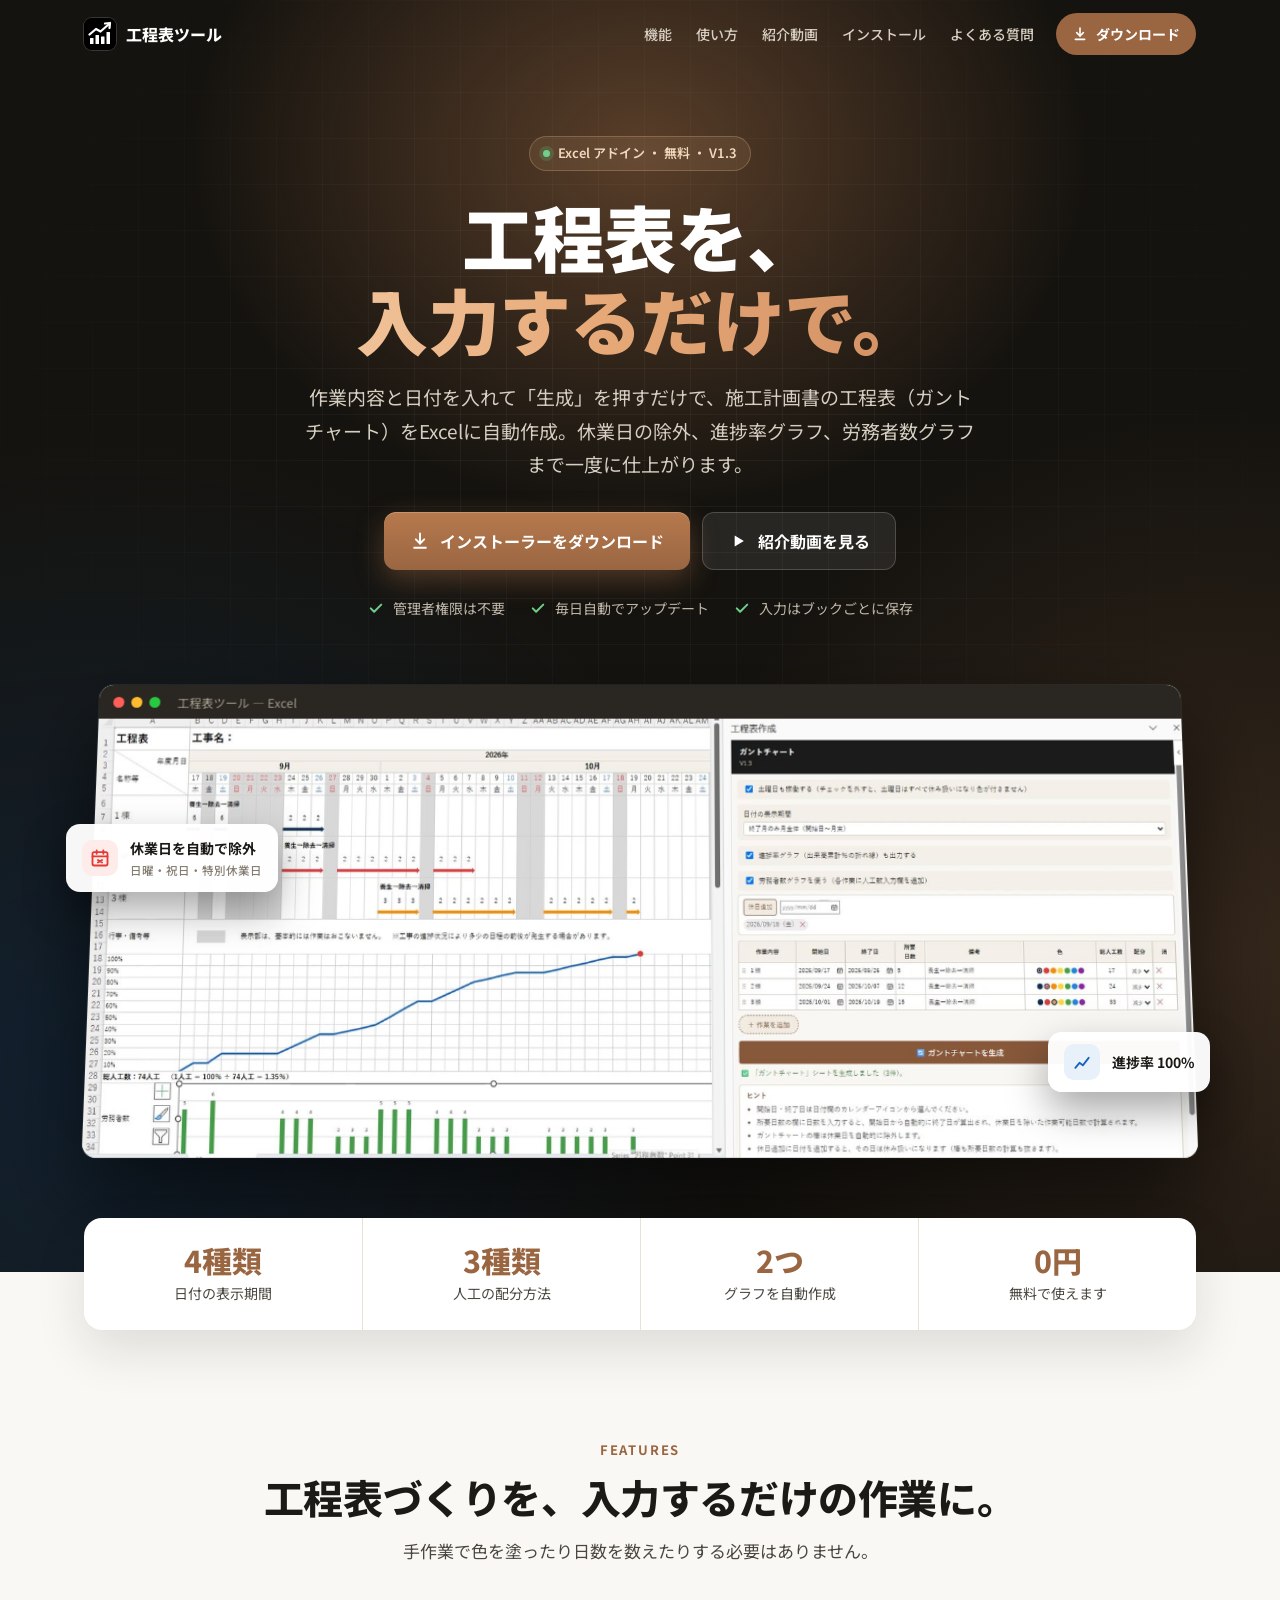
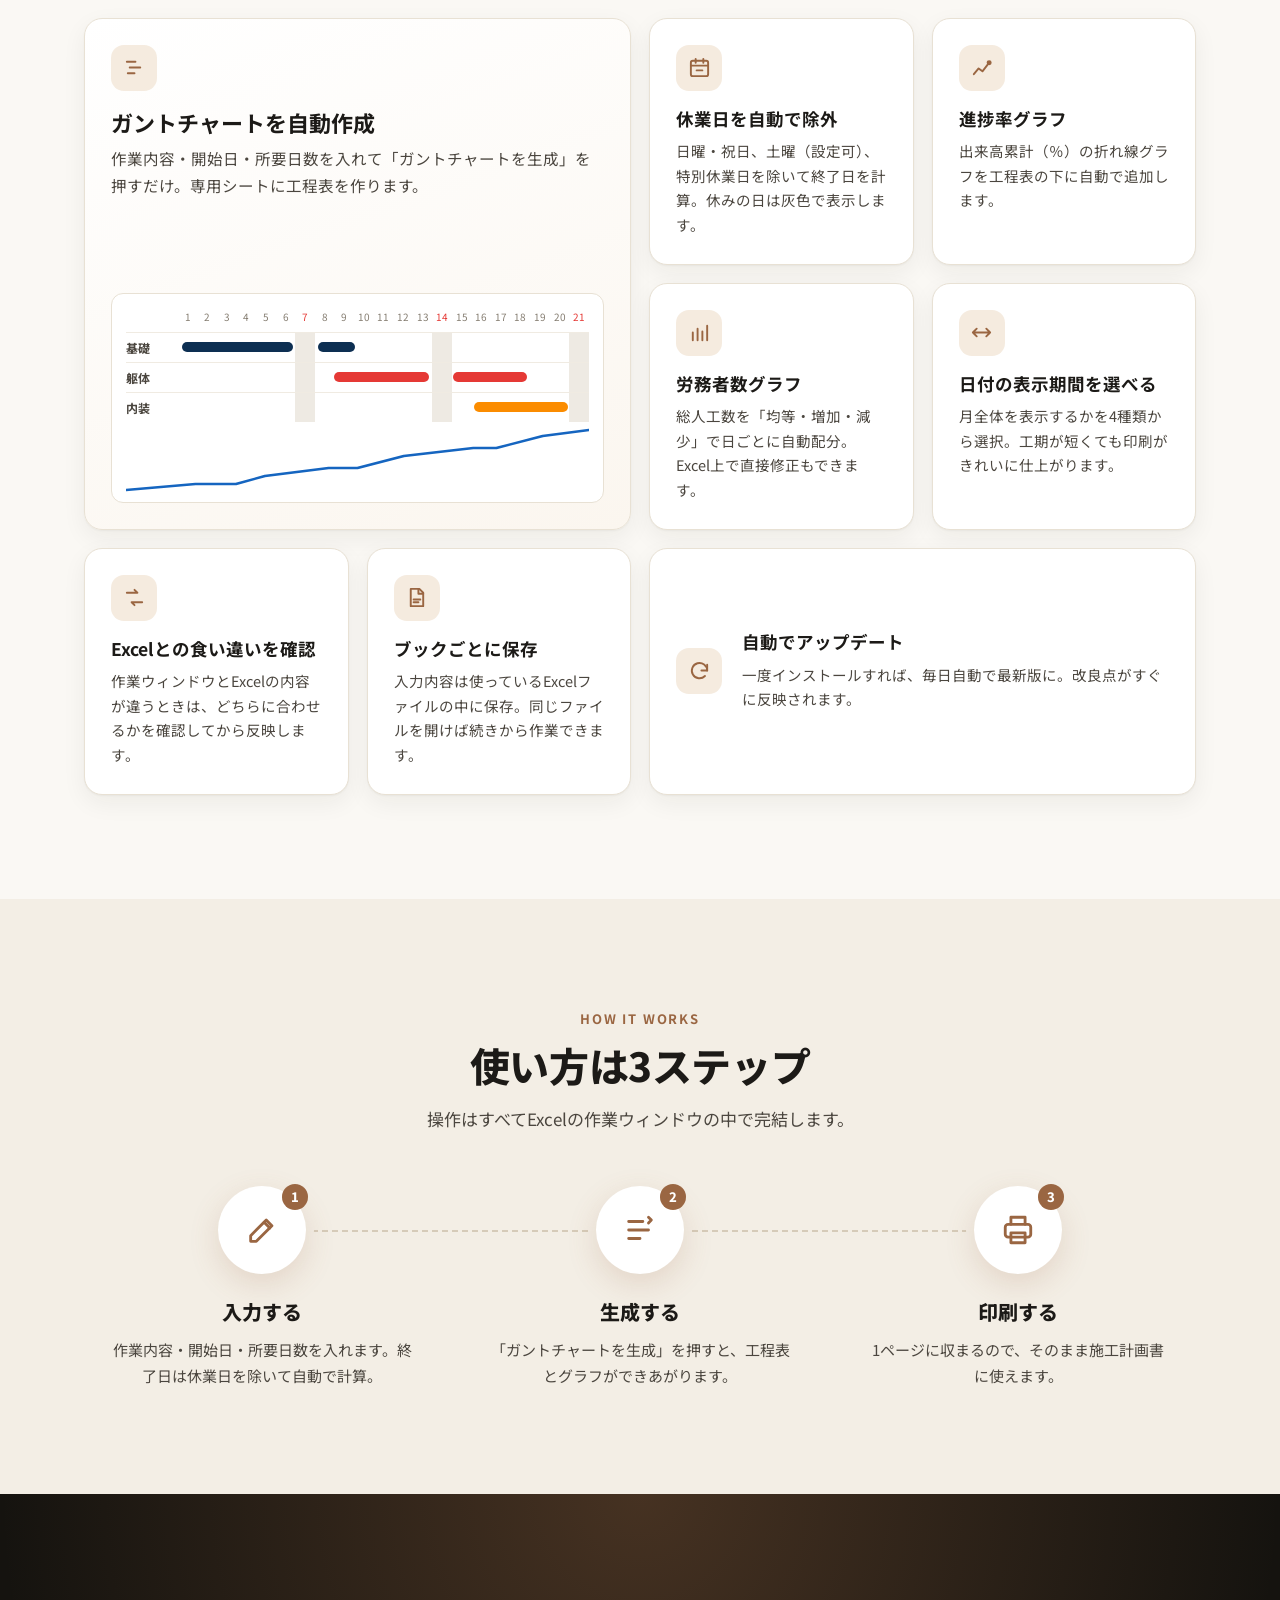
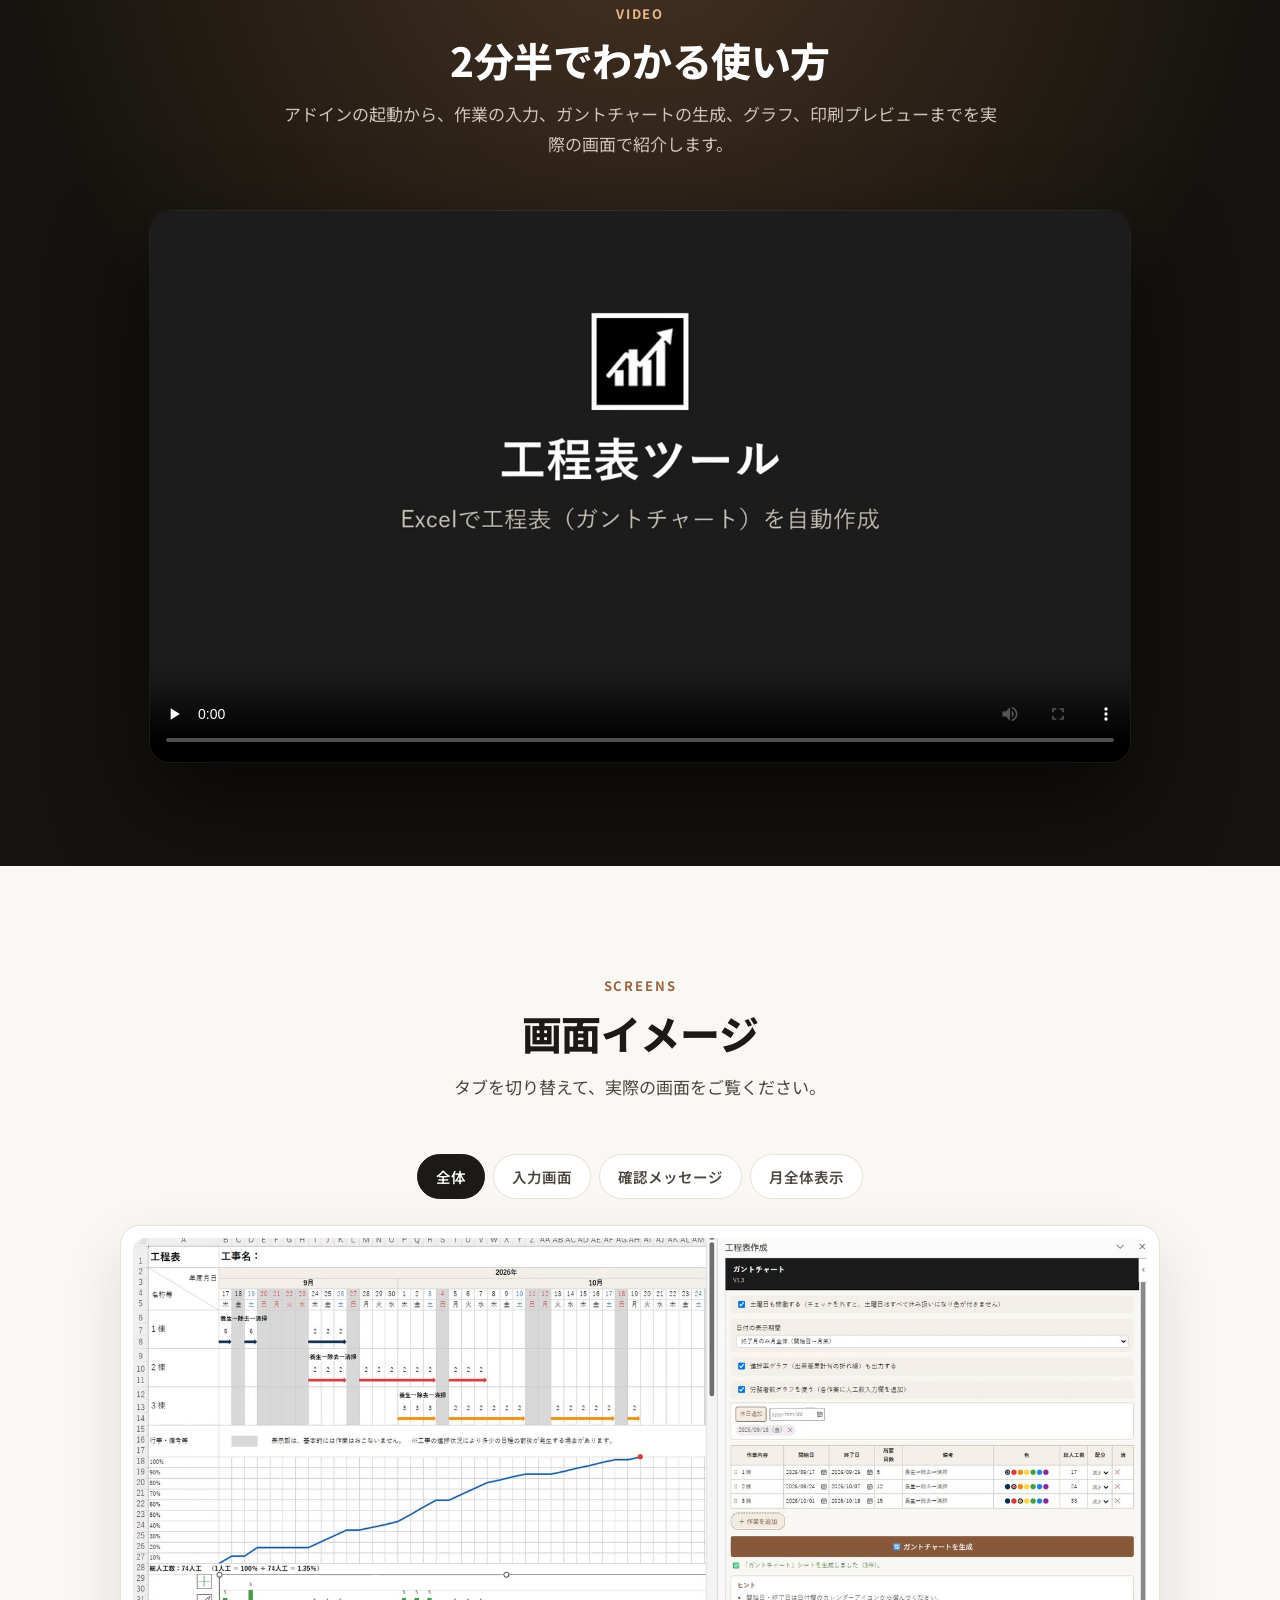
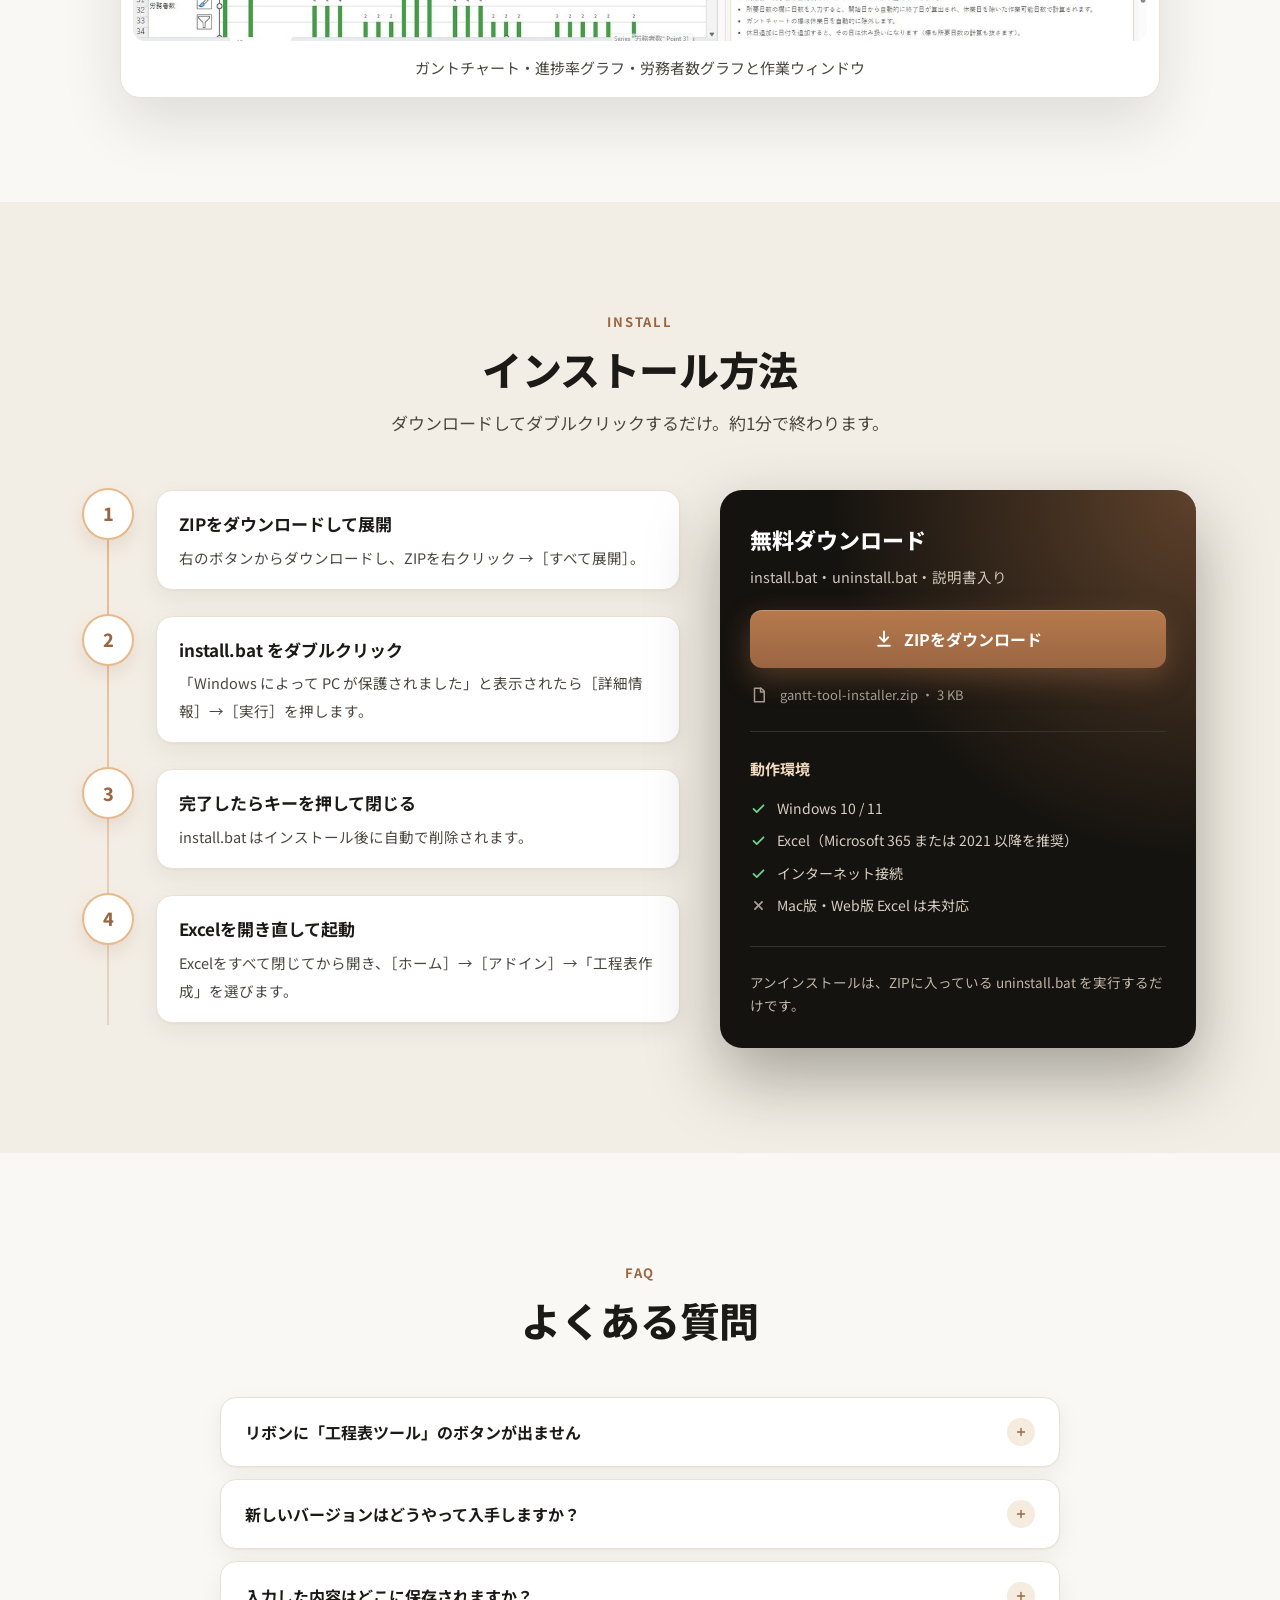
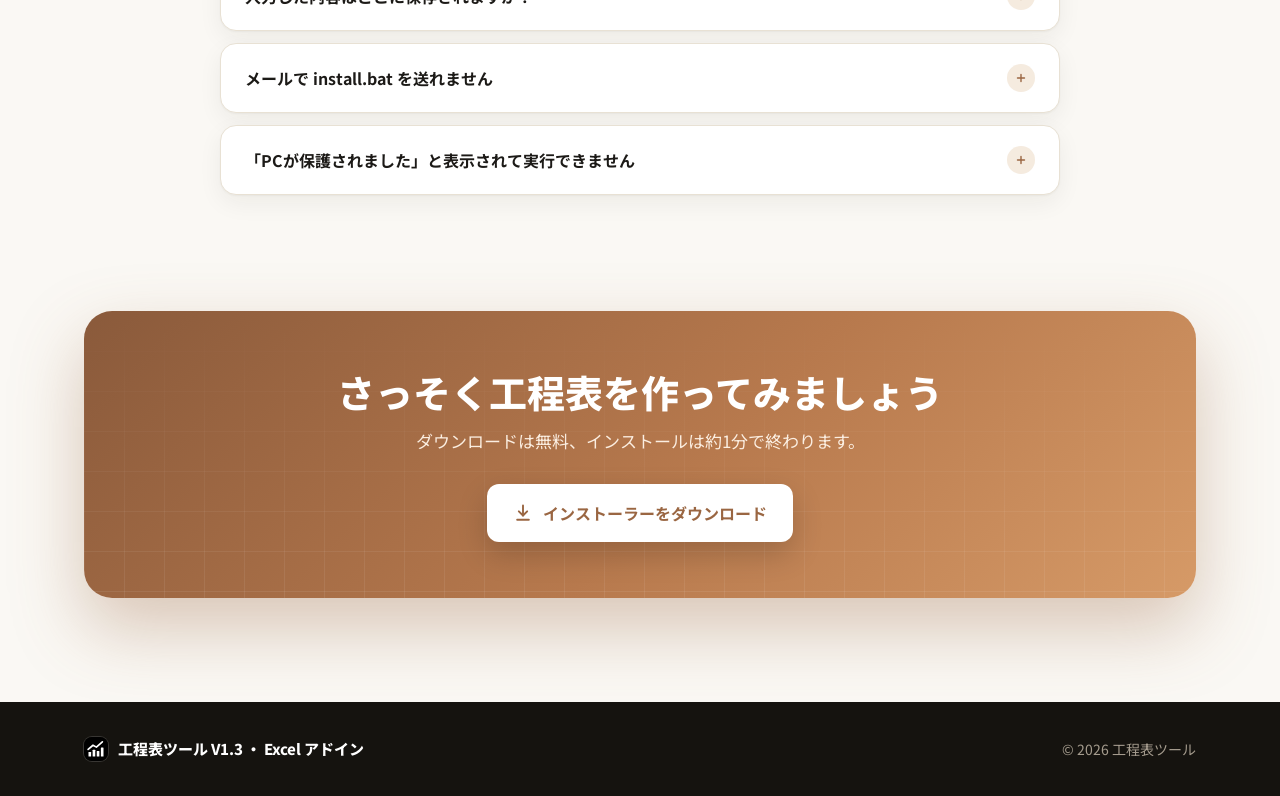
==== commit cd88301a: "Make the download website Japanese only and drop the GitHub link Remove the Vietnamese toggle and tr" ====
--- a/index.html
+++ b/index.html
@@ -9,7 +9,7 @@
 <link rel="icon" type="image/png" href="assets/icon-32.png">
 <link rel="preconnect" href="https://fonts.googleapis.com">
 <link rel="preconnect" href="https://fonts.gstatic.com" crossorigin>
-<link href="https://fonts.googleapis.com/css2?family=Be+Vietnam+Pro:wght@400;500;600;700;800&family=Noto+Sans+JP:wght@400;500;700;900&display=swap" rel="stylesheet">
+<link href="https://fonts.googleapis.com/css2?family=Noto+Sans+JP:wght@400;500;700;800;900&display=swap" rel="stylesheet">
 <script>document.documentElement.classList.add("js");</script>
 <style>
   :root{
@@ -20,7 +20,7 @@
     --navy:#0d2f52; --red:#e53935; --orange:#fb8c00; --green:#43a047;
     --radius:18px;
     --shadow:0 1px 2px rgba(28,26,23,.04), 0 8px 24px rgba(28,26,23,.06);
-    --font:"Be Vietnam Pro","Noto Sans JP","Yu Gothic UI","Hiragino Sans","Segoe UI",system-ui,sans-serif;
+    --font:"Noto Sans JP","Yu Gothic UI","Hiragino Sans","Segoe UI",system-ui,sans-serif;
   }
   *{box-sizing:border-box;}
   html{scroll-behavior:smooth;}
@@ -39,9 +39,6 @@
   .nav{display:flex; gap:24px; margin-left:auto; font-size:14px; font-weight:500;}
   .nav a{color:#d8d0c3; text-decoration:none; transition:color .15s;}
   .nav a:hover{color:#fff;}
-  .lang{display:flex; background:rgba(255,255,255,.08); border-radius:999px; padding:3px; flex:none;}
-  .lang button{border:0; background:transparent; color:#cfc6b8; font:inherit; font-size:12.5px; font-weight:600; padding:5px 12px; border-radius:999px; cursor:pointer;}
-  .lang button[aria-pressed="true"]{background:#fff; color:var(--ink);}
   .nav-cta{display:inline-flex; align-items:center; gap:8px; background:var(--accent); color:#fff; text-decoration:none; font-size:14px; font-weight:700; padding:9px 16px; border-radius:999px; flex:none; transition:background .15s;}
   .nav-cta:hover{background:var(--accent-2);}
   .nav-cta svg{width:16px; height:16px;}
@@ -213,8 +210,6 @@
   footer{background:var(--dark); color:#a59c8e; font-size:14px; padding:34px 0;}
   footer .wrap{display:flex; flex-wrap:wrap; gap:12px 28px; justify-content:space-between; align-items:center;}
   footer .brand{font-size:15px;}
-  footer a.gh{color:#d8d0c3; text-decoration:none; display:inline-flex; align-items:center; gap:8px;}
-  footer a.gh svg{width:18px; height:18px;}
 
   /* ---------- 表示アニメーション ---------- */
   .js .reveal{opacity:0; transform:translateY(22px); transition:opacity .7s ease, transform .7s ease;}
@@ -230,7 +225,7 @@
   /* ---------- レスポンシブ ---------- */
   @media (max-width:1020px){
     .nav{display:none;}
-    .lang{margin-left:auto;}
+    .nav-cta{margin-left:auto;}
     .hero{padding-top:118px;}
     .window{transform:none;}
     .float-a{left:-6px; top:-30px;}
@@ -243,9 +238,6 @@
     section{padding:76px 0;}
     .wrap{padding:0 18px;}
     .top .wrap{gap:12px;}
-    .lang button{padding:5px 10px;}
-    .nav-cta span{display:none;}
-    .nav-cta{padding:9px 11px;}
     .stats-grid{grid-template-columns:repeat(2,1fr);}
     .stat:nth-child(3){border-left:0;}
     .stat:nth-child(n+3){border-top:1px solid var(--line);}
@@ -262,9 +254,6 @@
     .final-box{padding:44px 22px;}
     .brand span{font-size:15px;}
   }
-  @media (max-width:420px){
-    .nav-cta{display:none;}
-  }
 </style>
 </head>
 <body>
@@ -276,19 +265,15 @@
       <span>工程表ツール</span>
     </a>
     <nav class="nav" aria-label="メニュー">
-      <a href="#features" data-i18n="nav_features">機能</a>
-      <a href="#how" data-i18n="nav_how">使い方</a>
-      <a href="#video" data-i18n="nav_video">紹介動画</a>
-      <a href="#install" data-i18n="nav_install">インストール</a>
-      <a href="#faq" data-i18n="nav_faq">よくある質問</a>
+      <a href="#features">機能</a>
+      <a href="#how">使い方</a>
+      <a href="#video">紹介動画</a>
+      <a href="#install">インストール</a>
+      <a href="#faq">よくある質問</a>
     </nav>
-    <div class="lang" role="group" aria-label="Language">
-      <button type="button" data-lang="ja" aria-pressed="true">日本語</button>
-      <button type="button" data-lang="vi" aria-pressed="false">Tiếng Việt</button>
-    </div>
-    <a class="nav-cta" href="#install" aria-label="ダウンロード">
+    <a class="nav-cta" href="#install">
       <svg viewBox="0 0 24 24" fill="none" stroke="currentColor" stroke-width="2.4" stroke-linecap="round" stroke-linejoin="round" aria-hidden="true"><path d="M12 3v12"/><path d="M7 10l5 5 5-5"/><path d="M5 20h14"/></svg>
-      <span data-i18n="nav_cta">ダウンロード</span>
+      <span>ダウンロード</span>
     </a>
   </div>
 </header>
@@ -297,23 +282,23 @@
 <section class="hero">
   <div class="wrap">
     <div class="hero-inner reveal">
-      <span class="pill"><i></i><span data-i18n="kicker">Excel アドイン ・ 無料 ・ V1.3</span></span>
-      <h1><span data-i18n="h1a">工程表を、</span><span class="hl" data-i18n="h1b">入力するだけで。</span></h1>
-      <p class="lead" data-i18n="lead">作業内容と日付を入れて「生成」を押すだけで、施工計画書の工程表（ガントチャート）をExcelに自動作成。休業日の除外、進捗率グラフ、労務者数グラフまで一度に仕上がります。</p>
+      <span class="pill"><i></i><span>Excel アドイン ・ 無料 ・ V1.3</span></span>
+      <h1><span>工程表を、</span><span class="hl">入力するだけで。</span></h1>
+      <p class="lead">作業内容と日付を入れて「生成」を押すだけで、施工計画書の工程表（ガントチャート）をExcelに自動作成。休業日の除外、進捗率グラフ、労務者数グラフまで一度に仕上がります。</p>
       <div class="cta">
         <a class="btn btn-primary" href="site/gantt-tool-installer.zip" download>
           <svg viewBox="0 0 24 24" fill="none" stroke="currentColor" stroke-width="2.3" stroke-linecap="round" stroke-linejoin="round" aria-hidden="true"><path d="M12 3v12"/><path d="M7 10l5 5 5-5"/><path d="M5 20h14"/></svg>
-          <span data-i18n="cta_download">インストーラーをダウンロード</span>
+          <span>インストーラーをダウンロード</span>
         </a>
         <a class="btn btn-light" href="#video">
           <svg viewBox="0 0 24 24" fill="currentColor" aria-hidden="true"><path d="M8 5.5v13l11-6.5z"/></svg>
-          <span data-i18n="cta_video">紹介動画を見る</span>
+          <span>紹介動画を見る</span>
         </a>
       </div>
       <ul class="trust">
-        <li><svg viewBox="0 0 24 24" fill="none" stroke="currentColor" stroke-width="2.6" stroke-linecap="round" stroke-linejoin="round" aria-hidden="true"><path d="M5 12.5l4.5 4.5L19 7.5"/></svg><span data-i18n="trust1">管理者権限は不要</span></li>
-        <li><svg viewBox="0 0 24 24" fill="none" stroke="currentColor" stroke-width="2.6" stroke-linecap="round" stroke-linejoin="round" aria-hidden="true"><path d="M5 12.5l4.5 4.5L19 7.5"/></svg><span data-i18n="trust2">毎日自動でアップデート</span></li>
-        <li><svg viewBox="0 0 24 24" fill="none" stroke="currentColor" stroke-width="2.6" stroke-linecap="round" stroke-linejoin="round" aria-hidden="true"><path d="M5 12.5l4.5 4.5L19 7.5"/></svg><span data-i18n="trust3">入力はブックごとに保存</span></li>
+        <li><svg viewBox="0 0 24 24" fill="none" stroke="currentColor" stroke-width="2.6" stroke-linecap="round" stroke-linejoin="round" aria-hidden="true"><path d="M5 12.5l4.5 4.5L19 7.5"/></svg><span>管理者権限は不要</span></li>
+        <li><svg viewBox="0 0 24 24" fill="none" stroke="currentColor" stroke-width="2.6" stroke-linecap="round" stroke-linejoin="round" aria-hidden="true"><path d="M5 12.5l4.5 4.5L19 7.5"/></svg><span>毎日自動でアップデート</span></li>
+        <li><svg viewBox="0 0 24 24" fill="none" stroke="currentColor" stroke-width="2.6" stroke-linecap="round" stroke-linejoin="round" aria-hidden="true"><path d="M5 12.5l4.5 4.5L19 7.5"/></svg><span>入力はブックごとに保存</span></li>
       </ul>
     </div>
     <div class="showcase reveal">
@@ -323,11 +308,11 @@
       </div>
       <div class="float float-a" aria-hidden="true">
         <span class="ic"><svg viewBox="0 0 24 24" fill="none" stroke="currentColor" stroke-width="2.2" stroke-linecap="round" stroke-linejoin="round"><rect x="3" y="5" width="18" height="16" rx="2"/><path d="M3 10h18M8 3v4M16 3v4M9.5 14.5l5 3M14.5 14.5l-5 3"/></svg></span>
-        <span><span data-i18n="badge1">休業日を自動で除外</span><small data-i18n="badge1s">日曜・祝日・特別休業日</small></span>
+        <span><span>休業日を自動で除外</span><small>日曜・祝日・特別休業日</small></span>
       </div>
       <div class="float float-b" aria-hidden="true">
         <span class="ic"><svg viewBox="0 0 24 24" fill="none" stroke="currentColor" stroke-width="2.2" stroke-linecap="round" stroke-linejoin="round"><path d="M4 19l5-6 4 3 7-9"/></svg></span>
-        <span><span data-i18n="badge2">進捗率</span> 100%<span class="bar"><b></b></span></span>
+        <span><span>進捗率</span> 100%<span class="bar"><b></b></span></span>
       </div>
     </div>
   </div>
@@ -337,10 +322,10 @@
 <div class="stats">
   <div class="wrap">
     <div class="stats-grid reveal">
-      <div class="stat"><b data-i18n="stat1_n">4種類</b><span data-i18n="stat1_l">日付の表示期間</span></div>
-      <div class="stat"><b data-i18n="stat2_n">3種類</b><span data-i18n="stat2_l">人工の配分方法</span></div>
-      <div class="stat"><b data-i18n="stat3_n">2つ</b><span data-i18n="stat3_l">グラフを自動作成</span></div>
-      <div class="stat"><b data-i18n="stat4_n">0円</b><span data-i18n="stat4_l">無料で使えます</span></div>
+      <div class="stat"><b>4種類</b><span>日付の表示期間</span></div>
+      <div class="stat"><b>3種類</b><span>人工の配分方法</span></div>
+      <div class="stat"><b>2つ</b><span>グラフを自動作成</span></div>
+      <div class="stat"><b>0円</b><span>無料で使えます</span></div>
     </div>
   </div>
 </div>
@@ -350,14 +335,14 @@
   <div class="wrap">
     <div class="sec-head reveal">
       <span class="eyebrow">Features</span>
-      <h2 data-i18n="feat_h">工程表づくりを、入力するだけの作業に。</h2>
-      <p data-i18n="feat_p">手作業で色を塗ったり日数を数えたりする必要はありません。</p>
+      <h2>工程表づくりを、入力するだけの作業に。</h2>
+      <p>手作業で色を塗ったり日数を数えたりする必要はありません。</p>
     </div>
     <div class="bento">
       <div class="card big reveal">
         <div class="ic"><svg viewBox="0 0 24 24" fill="none" stroke="currentColor" stroke-width="2" stroke-linecap="round"><path d="M4 6h9M7 12h11M5 18h7"/></svg></div>
-        <h3 data-i18n="f1_h">ガントチャートを自動作成</h3>
-        <p data-i18n="f1_p">作業内容・開始日・所要日数を入れて「ガントチャートを生成」を押すだけ。専用シートに工程表を作ります。</p>
+        <h3>ガントチャートを自動作成</h3>
+        <p>作業内容・開始日・所要日数を入れて「ガントチャートを生成」を押すだけ。専用シートに工程表を作ります。</p>
         <div class="mini" aria-hidden="true">
           <div class="mini-board">
             <div class="mini-days"><span></span><span>1</span><span>2</span><span>3</span><span>4</span><span>5</span><span>6</span><span class="sun">7</span><span>8</span><span>9</span><span>10</span><span>11</span><span>12</span><span>13</span><span class="sun">14</span><span>15</span><span>16</span><span>17</span><span>18</span><span>19</span><span>20</span><span class="sun">21</span></div>
@@ -370,39 +355,39 @@
       </div>
       <div class="card reveal">
         <div class="ic"><svg viewBox="0 0 24 24" fill="none" stroke="currentColor" stroke-width="2" stroke-linecap="round" stroke-linejoin="round"><rect x="3" y="5" width="18" height="16" rx="2"/><path d="M3 10h18M8 3v4M16 3v4M9 15h6"/></svg></div>
-        <h3 data-i18n="f2_h">休業日を自動で除外</h3>
-        <p data-i18n="f2_p">日曜・祝日、土曜（設定可）、特別休業日を除いて終了日を計算。休みの日は灰色で表示します。</p>
+        <h3>休業日を自動で除外</h3>
+        <p>日曜・祝日、土曜（設定可）、特別休業日を除いて終了日を計算。休みの日は灰色で表示します。</p>
       </div>
       <div class="card reveal">
         <div class="ic"><svg viewBox="0 0 24 24" fill="none" stroke="currentColor" stroke-width="2" stroke-linecap="round" stroke-linejoin="round"><path d="M4 19l5-6 4 3 7-9"/><circle cx="20" cy="7" r="1.6" fill="currentColor"/></svg></div>
-        <h3 data-i18n="f3_h">進捗率グラフ</h3>
-        <p data-i18n="f3_p">出来高累計（％）の折れ線グラフを工程表の下に自動で追加します。</p>
+        <h3>進捗率グラフ</h3>
+        <p>出来高累計（％）の折れ線グラフを工程表の下に自動で追加します。</p>
       </div>
       <div class="card reveal">
         <div class="ic"><svg viewBox="0 0 24 24" fill="none" stroke="currentColor" stroke-width="2" stroke-linecap="round"><path d="M5 20V12M10 20V8M15 20V11M20 20V5"/></svg></div>
-        <h3 data-i18n="f4_h">労務者数グラフ</h3>
-        <p data-i18n="f4_p">総人工数を「均等・増加・減少」で日ごとに自動配分。Excel上で直接修正もできます。</p>
+        <h3>労務者数グラフ</h3>
+        <p>総人工数を「均等・増加・減少」で日ごとに自動配分。Excel上で直接修正もできます。</p>
       </div>
       <div class="card reveal">
         <div class="ic"><svg viewBox="0 0 24 24" fill="none" stroke="currentColor" stroke-width="2" stroke-linecap="round" stroke-linejoin="round"><path d="M3 12h18M3 12l4-4M3 12l4 4M21 12l-4-4M21 12l-4 4"/></svg></div>
-        <h3 data-i18n="f5_h">日付の表示期間を選べる</h3>
-        <p data-i18n="f5_p">月全体を表示するかを4種類から選択。工期が短くても印刷がきれいに仕上がります。</p>
+        <h3>日付の表示期間を選べる</h3>
+        <p>月全体を表示するかを4種類から選択。工期が短くても印刷がきれいに仕上がります。</p>
       </div>
       <div class="card reveal">
         <div class="ic"><svg viewBox="0 0 24 24" fill="none" stroke="currentColor" stroke-width="2" stroke-linecap="round" stroke-linejoin="round"><path d="M4 7h11l-3-3M20 17H9l3 3"/></svg></div>
-        <h3 data-i18n="f6_h">Excelとの食い違いを確認</h3>
-        <p data-i18n="f6_p">作業ウィンドウとExcelの内容が違うときは、どちらに合わせるかを確認してから反映します。</p>
+        <h3>Excelとの食い違いを確認</h3>
+        <p>作業ウィンドウとExcelの内容が違うときは、どちらに合わせるかを確認してから反映します。</p>
       </div>
       <div class="card reveal">
         <div class="ic"><svg viewBox="0 0 24 24" fill="none" stroke="currentColor" stroke-width="2" stroke-linecap="round" stroke-linejoin="round"><path d="M6 3h9l4 4v14H6z"/><path d="M14 3v5h5"/><path d="M9 14h7M9 17h5"/></svg></div>
-        <h3 data-i18n="f7_h">ブックごとに保存</h3>
-        <p data-i18n="f7_p">入力内容は使っているExcelファイルの中に保存。同じファイルを開けば続きから作業できます。</p>
+        <h3>ブックごとに保存</h3>
+        <p>入力内容は使っているExcelファイルの中に保存。同じファイルを開けば続きから作業できます。</p>
       </div>
       <div class="card wide reveal">
         <div class="ic"><svg viewBox="0 0 24 24" fill="none" stroke="currentColor" stroke-width="2" stroke-linecap="round" stroke-linejoin="round"><path d="M20 11a8 8 0 1 0-2.3 5.7"/><path d="M20 5v6h-6"/></svg></div>
         <div>
-          <h3 data-i18n="f8_h">自動でアップデート</h3>
-          <p data-i18n="f8_p">一度インストールすれば、毎日自動で最新版に。改良点がすぐに反映されます。</p>
+          <h3>自動でアップデート</h3>
+          <p>一度インストールすれば、毎日自動で最新版に。改良点がすぐに反映されます。</p>
         </div>
       </div>
     </div>
@@ -414,24 +399,24 @@
   <div class="wrap">
     <div class="sec-head reveal">
       <span class="eyebrow">How it works</span>
-      <h2 data-i18n="how_h">使い方は3ステップ</h2>
-      <p data-i18n="how_p">操作はすべてExcelの作業ウィンドウの中で完結します。</p>
+      <h2>使い方は3ステップ</h2>
+      <p>操作はすべてExcelの作業ウィンドウの中で完結します。</p>
     </div>
     <div class="steps3">
       <div class="step3 reveal">
         <div class="num"><svg viewBox="0 0 24 24" fill="none" stroke="currentColor" stroke-width="2" stroke-linecap="round" stroke-linejoin="round"><path d="M4 20h4L19 9l-4-4L4 16z"/><path d="M13.5 6.5l4 4"/></svg></div>
-        <h3 data-i18n="how1_h">入力する</h3>
-        <p data-i18n="how1_p">作業内容・開始日・所要日数を入れます。終了日は休業日を除いて自動で計算。</p>
+        <h3>入力する</h3>
+        <p>作業内容・開始日・所要日数を入れます。終了日は休業日を除いて自動で計算。</p>
       </div>
       <div class="step3 reveal">
         <div class="num"><svg viewBox="0 0 24 24" fill="none" stroke="currentColor" stroke-width="2" stroke-linecap="round" stroke-linejoin="round"><path d="M4 6h10M4 12h14M4 18h8"/><path d="M18 3l2 2-2 2"/></svg></div>
-        <h3 data-i18n="how2_h">生成する</h3>
-        <p data-i18n="how2_p">「ガントチャートを生成」を押すと、工程表とグラフができあがります。</p>
+        <h3>生成する</h3>
+        <p>「ガントチャートを生成」を押すと、工程表とグラフができあがります。</p>
       </div>
       <div class="step3 reveal">
         <div class="num"><svg viewBox="0 0 24 24" fill="none" stroke="currentColor" stroke-width="2" stroke-linecap="round" stroke-linejoin="round"><path d="M7 8V3h10v5"/><rect x="3" y="8" width="18" height="9" rx="2"/><path d="M7 14h10v7H7z"/></svg></div>
-        <h3 data-i18n="how3_h">印刷する</h3>
-        <p data-i18n="how3_p">1ページに収まるので、そのまま施工計画書に使えます。</p>
+        <h3>印刷する</h3>
+        <p>1ページに収まるので、そのまま施工計画書に使えます。</p>
       </div>
     </div>
   </div>
@@ -442,8 +427,8 @@
   <div class="wrap">
     <div class="sec-head reveal">
       <span class="eyebrow">Video</span>
-      <h2 data-i18n="video_h">2分半でわかる使い方</h2>
-      <p data-i18n="video_p">アドインの起動から、作業の入力、ガントチャートの生成、グラフ、印刷プレビューまでを実際の画面で紹介します。</p>
+      <h2>2分半でわかる使い方</h2>
+      <p>アドインの起動から、作業の入力、ガントチャートの生成、グラフ、印刷プレビューまでを実際の画面で紹介します。</p>
     </div>
     <div class="player reveal">
       <video controls preload="none" poster="site/review-poster.jpg" playsinline>
@@ -458,18 +443,18 @@
   <div class="wrap">
     <div class="sec-head reveal">
       <span class="eyebrow">Screens</span>
-      <h2 data-i18n="shots_h">画面イメージ</h2>
-      <p data-i18n="shots_p">タブを切り替えて、実際の画面をご覧ください。</p>
+      <h2>画面イメージ</h2>
+      <p>タブを切り替えて、実際の画面をご覧ください。</p>
     </div>
     <div class="tabs reveal" role="tablist">
-      <button type="button" role="tab" aria-selected="true" data-shot="main" data-i18n="tab_main">全体</button>
-      <button type="button" role="tab" aria-selected="false" data-shot="input" data-i18n="tab_input">入力画面</button>
-      <button type="button" role="tab" aria-selected="false" data-shot="confirm" data-i18n="tab_confirm">確認メッセージ</button>
-      <button type="button" role="tab" aria-selected="false" data-shot="period" data-i18n="tab_period">月全体表示</button>
+      <button type="button" role="tab" aria-selected="true" data-shot="main">全体</button>
+      <button type="button" role="tab" aria-selected="false" data-shot="input">入力画面</button>
+      <button type="button" role="tab" aria-selected="false" data-shot="confirm">確認メッセージ</button>
+      <button type="button" role="tab" aria-selected="false" data-shot="period">月全体表示</button>
     </div>
     <figure class="viewer reveal" style="margin:0 auto;">
       <div class="frame"><img id="shotImg" src="site/shot-main.jpg" width="1600" height="636" alt="工程表ツールの画面"></div>
-      <figcaption id="shotCap" data-i18n="cap_main">ガントチャート・進捗率グラフ・労務者数グラフと作業ウィンドウ</figcaption>
+      <figcaption id="shotCap">ガントチャート・進捗率グラフ・労務者数グラフと作業ウィンドウ</figcaption>
     </figure>
   </div>
 </section>
@@ -479,34 +464,34 @@
   <div class="wrap">
     <div class="sec-head reveal">
       <span class="eyebrow">Install</span>
-      <h2 data-i18n="inst_h">インストール方法</h2>
-      <p data-i18n="inst_p">ダウンロードしてダブルクリックするだけ。約1分で終わります。</p>
+      <h2>インストール方法</h2>
+      <p>ダウンロードしてダブルクリックするだけ。約1分で終わります。</p>
     </div>
     <div class="install-grid">
       <ol class="timeline">
-        <li class="reveal"><div class="t-card"><b data-i18n="st1_b">ZIPをダウンロードして展開</b><span data-i18n="st1_s">右のボタンからダウンロードし、ZIPを右クリック →［すべて展開］。</span></div></li>
-        <li class="reveal"><div class="t-card"><b data-i18n="st2_b">install.bat をダブルクリック</b><span data-i18n="st2_s">「Windows によって PC が保護されました」と表示されたら［詳細情報］→［実行］を押します。</span></div></li>
-        <li class="reveal"><div class="t-card"><b data-i18n="st3_b">完了したらキーを押して閉じる</b><span data-i18n="st3_s">install.bat はインストール後に自動で削除されます。</span></div></li>
-        <li class="reveal"><div class="t-card"><b data-i18n="st4_b">Excelを開き直して起動</b><span data-i18n="st4_s">Excelをすべて閉じてから開き、［ホーム］→［アドイン］→「工程表作成」を選びます。</span></div></li>
+        <li class="reveal"><div class="t-card"><b>ZIPをダウンロードして展開</b><span>右のボタンからダウンロードし、ZIPを右クリック →［すべて展開］。</span></div></li>
+        <li class="reveal"><div class="t-card"><b>install.bat をダブルクリック</b><span>「Windows によって PC が保護されました」と表示されたら［詳細情報］→［実行］を押します。</span></div></li>
+        <li class="reveal"><div class="t-card"><b>完了したらキーを押して閉じる</b><span>install.bat はインストール後に自動で削除されます。</span></div></li>
+        <li class="reveal"><div class="t-card"><b>Excelを開き直して起動</b><span>Excelをすべて閉じてから開き、［ホーム］→［アドイン］→「工程表作成」を選びます。</span></div></li>
       </ol>
       <aside class="dl reveal">
-        <h3 data-i18n="dl_h">無料ダウンロード</h3>
-        <p data-i18n="dl_p">install.bat・uninstall.bat・説明書（日本語／ベトナム語）入り</p>
+        <h3>無料ダウンロード</h3>
+        <p>install.bat・uninstall.bat・説明書入り</p>
         <a class="btn btn-primary" href="site/gantt-tool-installer.zip" download>
           <svg viewBox="0 0 24 24" fill="none" stroke="currentColor" stroke-width="2.3" stroke-linecap="round" stroke-linejoin="round" aria-hidden="true"><path d="M12 3v12"/><path d="M7 10l5 5 5-5"/><path d="M5 20h14"/></svg>
-          <span data-i18n="dl_btn">ZIPをダウンロード</span>
+          <span>ZIPをダウンロード</span>
         </a>
         <div class="file"><svg viewBox="0 0 24 24" fill="none" stroke="currentColor" stroke-width="2" stroke-linecap="round" stroke-linejoin="round" aria-hidden="true"><path d="M6 3h9l4 4v14H6z"/><path d="M14 3v5h5"/></svg><span>gantt-tool-installer.zip ・ 3 KB</span></div>
         <hr>
-        <h4 data-i18n="req_h">動作環境</h4>
+        <h4>動作環境</h4>
         <ul>
-          <li><svg viewBox="0 0 24 24" fill="none" stroke="currentColor" stroke-width="2.6" stroke-linecap="round" stroke-linejoin="round" aria-hidden="true"><path d="M5 12.5l4.5 4.5L19 7.5"/></svg><span data-i18n="req1">Windows 10 / 11</span></li>
-          <li><svg viewBox="0 0 24 24" fill="none" stroke="currentColor" stroke-width="2.6" stroke-linecap="round" stroke-linejoin="round" aria-hidden="true"><path d="M5 12.5l4.5 4.5L19 7.5"/></svg><span data-i18n="req2">Excel（Microsoft 365 または 2021 以降を推奨）</span></li>
-          <li><svg viewBox="0 0 24 24" fill="none" stroke="currentColor" stroke-width="2.6" stroke-linecap="round" stroke-linejoin="round" aria-hidden="true"><path d="M5 12.5l4.5 4.5L19 7.5"/></svg><span data-i18n="req3">インターネット接続</span></li>
-          <li class="no"><svg viewBox="0 0 24 24" fill="none" stroke="currentColor" stroke-width="2.6" stroke-linecap="round" aria-hidden="true"><path d="M7 7l10 10M17 7L7 17"/></svg><span data-i18n="req4">Mac版・Web版 Excel は未対応</span></li>
+          <li><svg viewBox="0 0 24 24" fill="none" stroke="currentColor" stroke-width="2.6" stroke-linecap="round" stroke-linejoin="round" aria-hidden="true"><path d="M5 12.5l4.5 4.5L19 7.5"/></svg><span>Windows 10 / 11</span></li>
+          <li><svg viewBox="0 0 24 24" fill="none" stroke="currentColor" stroke-width="2.6" stroke-linecap="round" stroke-linejoin="round" aria-hidden="true"><path d="M5 12.5l4.5 4.5L19 7.5"/></svg><span>Excel（Microsoft 365 または 2021 以降を推奨）</span></li>
+          <li><svg viewBox="0 0 24 24" fill="none" stroke="currentColor" stroke-width="2.6" stroke-linecap="round" stroke-linejoin="round" aria-hidden="true"><path d="M5 12.5l4.5 4.5L19 7.5"/></svg><span>インターネット接続</span></li>
+          <li class="no"><svg viewBox="0 0 24 24" fill="none" stroke="currentColor" stroke-width="2.6" stroke-linecap="round" aria-hidden="true"><path d="M7 7l10 10M17 7L7 17"/></svg><span>Mac版・Web版 Excel は未対応</span></li>
         </ul>
         <hr>
-        <p class="un" data-i18n="un_p">アンインストールは、ZIPに入っている uninstall.bat を実行するだけです。</p>
+        <p class="un">アンインストールは、ZIPに入っている uninstall.bat を実行するだけです。</p>
       </aside>
     </div>
   </div>
@@ -517,28 +502,28 @@
   <div class="wrap">
     <div class="sec-head reveal">
       <span class="eyebrow">FAQ</span>
-      <h2 data-i18n="faq_h">よくある質問</h2>
+      <h2>よくある質問</h2>
     </div>
     <div class="faq reveal">
       <details>
-        <summary data-i18n="q1">リボンに「工程表ツール」のボタンが出ません</summary>
-        <p data-i18n="a1">［ホーム］→［アドイン］を開き、「開発者アドイン」の「工程表作成」を選んでください。Excelを起動するたびにこの操作が必要な場合があります。</p>
+        <summary>リボンに「工程表ツール」のボタンが出ません</summary>
+        <p>［ホーム］→［アドイン］を開き、「開発者アドイン」の「工程表作成」を選んでください。Excelを起動するたびにこの操作が必要な場合があります。</p>
       </details>
       <details>
-        <summary data-i18n="q2">新しいバージョンはどうやって入手しますか？</summary>
-        <p data-i18n="a2">毎日9時とWindowsへのログオン時に自動で最新版になります。反映まで最大10分ほどかかることがあるので、変わらないときはExcelを開き直してください。</p>
+        <summary>新しいバージョンはどうやって入手しますか？</summary>
+        <p>毎日9時とWindowsへのログオン時に自動で最新版になります。反映まで最大10分ほどかかることがあるので、変わらないときはExcelを開き直してください。</p>
       </details>
       <details>
-        <summary data-i18n="q3">入力した内容はどこに保存されますか？</summary>
-        <p data-i18n="a3">使っているExcelブックの中に保存されます。ブックを上書き保存すれば、次に開いたときも続きから作業できます。新しいブックでは空の状態から始まります。</p>
+        <summary>入力した内容はどこに保存されますか？</summary>
+        <p>使っているExcelブックの中に保存されます。ブックを上書き保存すれば、次に開いたときも続きから作業できます。新しいブックでは空の状態から始まります。</p>
       </details>
       <details>
-        <summary data-i18n="q4">メールで install.bat を送れません</summary>
-        <p data-i18n="a4">メールでは .bat ファイルが止められることがあります。このページのURLを共有するか、ZIPのまま送ってください。</p>
+        <summary>メールで install.bat を送れません</summary>
+        <p>メールでは .bat ファイルが止められることがあります。このページのURLを共有するか、ZIPのまま送ってください。</p>
       </details>
       <details>
-        <summary data-i18n="q5">「PCが保護されました」と表示されて実行できません</summary>
-        <p data-i18n="a5">インターネットから入手したファイルに表示されるWindowsの確認画面です。［詳細情報］を押すと［実行］ボタンが表示されます。</p>
+        <summary>「PCが保護されました」と表示されて実行できません</summary>
+        <p>インターネットから入手したファイルに表示されるWindowsの確認画面です。［詳細情報］を押すと［実行］ボタンが表示されます。</p>
       </details>
     </div>
   </div>
@@ -548,11 +533,11 @@
 <div class="final">
   <div class="wrap">
     <div class="final-box reveal">
-      <h2 data-i18n="end_h">さっそく工程表を作ってみましょう</h2>
-      <p data-i18n="end_p">ダウンロードは無料、インストールは約1分で終わります。</p>
+      <h2>さっそく工程表を作ってみましょう</h2>
+      <p>ダウンロードは無料、インストールは約1分で終わります。</p>
       <a class="btn" href="site/gantt-tool-installer.zip" download>
         <svg viewBox="0 0 24 24" fill="none" stroke="currentColor" stroke-width="2.3" stroke-linecap="round" stroke-linejoin="round" aria-hidden="true"><path d="M12 3v12"/><path d="M7 10l5 5 5-5"/><path d="M5 20h14"/></svg>
-        <span data-i18n="cta_download">インストーラーをダウンロード</span>
+        <span>インストーラーをダウンロード</span>
       </a>
     </div>
   </div>
@@ -560,99 +545,20 @@
 
 <footer>
   <div class="wrap">
-    <span class="brand"><svg viewBox="0 0 64 64" aria-hidden="true" style="width:24px;height:24px"><rect width="64" height="64" rx="10" fill="#000"/><g fill="#fff"><rect x="12" y="40" width="7" height="12" rx="1"/><rect x="23" y="34" width="7" height="18" rx="1"/><rect x="34" y="37" width="7" height="15" rx="1"/><rect x="45" y="28" width="7" height="24" rx="1"/></g><path d="M11 33 L24 22 L33 27 L49 13" fill="none" stroke="#fff" stroke-width="4.5" stroke-linecap="round" stroke-linejoin="round"/></svg><span data-i18n="foot">工程表ツール V1.3 ・ Excel アドイン</span></span>
-    <a class="gh" href="https://github.com/manh25xx08xx99-sys/Gantt-chart" rel="noopener">
-      <svg viewBox="0 0 24 24" fill="currentColor" aria-hidden="true"><path d="M12 .5a11.5 11.5 0 0 0-3.64 22.41c.58.1.79-.25.79-.56v-2c-3.2.7-3.88-1.37-3.88-1.37-.52-1.33-1.28-1.69-1.28-1.69-1.05-.71.08-.7.08-.7 1.16.08 1.77 1.2 1.77 1.2 1.03 1.77 2.7 1.26 3.36.96.1-.75.4-1.26.73-1.55-2.56-.29-5.25-1.28-5.25-5.69 0-1.26.45-2.29 1.19-3.1-.12-.29-.52-1.46.11-3.05 0 0 .97-.31 3.18 1.18a11 11 0 0 1 5.79 0c2.2-1.49 3.17-1.18 3.17-1.18.63 1.59.23 2.76.11 3.05.74.81 1.19 1.84 1.19 3.1 0 4.42-2.7 5.4-5.26 5.68.41.36.78 1.06.78 2.14v3.17c0 .31.21.67.8.56A11.5 11.5 0 0 0 12 .5z"/></svg>
-      GitHub
-    </a>
+    <span class="brand"><svg viewBox="0 0 64 64" aria-hidden="true" style="width:24px;height:24px"><rect width="64" height="64" rx="10" fill="#000"/><g fill="#fff"><rect x="12" y="40" width="7" height="12" rx="1"/><rect x="23" y="34" width="7" height="18" rx="1"/><rect x="34" y="37" width="7" height="15" rx="1"/><rect x="45" y="28" width="7" height="24" rx="1"/></g><path d="M11 33 L24 22 L33 27 L49 13" fill="none" stroke="#fff" stroke-width="4.5" stroke-linecap="round" stroke-linejoin="round"/></svg><span>工程表ツール V1.3 ・ Excel アドイン</span></span>
+    <span>&copy; 2026 工程表ツール</span>
   </div>
 </footer>
 
 <script>
 (function(){
-  var VI = {
-    nav_features:"Chức năng", nav_how:"Cách dùng", nav_video:"Video", nav_install:"Cài đặt", nav_faq:"Hỏi đáp", nav_cta:"Tải về",
-    kicker:"Add-in Excel ・ Miễn phí ・ V1.3",
-    h1a:"Bảng tiến độ,", h1b:"chỉ cần nhập.",
-    lead:"Chỉ cần nhập công việc, ngày tháng rồi bấm「生成」, add-in tự tạo bảng tiến độ (biểu đồ Gantt) cho 施工計画書 ngay trong Excel. Tự loại ngày nghỉ, có luôn biểu đồ tiến độ % và biểu đồ nhân lực.",
-    cta_download:"Tải bộ cài đặt", cta_video:"Xem video giới thiệu",
-    trust1:"Không cần quyền quản trị", trust2:"Tự cập nhật mỗi ngày", trust3:"Lưu dữ liệu theo từng file",
-    badge1:"Tự loại ngày nghỉ", badge1s:"Chủ nhật, ngày lễ, ngày nghỉ riêng", badge2:"Tiến độ",
-    stat1_n:"4 kiểu", stat1_l:"Khoảng ngày hiển thị", stat2_n:"3 kiểu", stat2_l:"Cách chia nhân công",
-    stat3_n:"2 biểu đồ", stat3_l:"Tạo tự động", stat4_n:"0 đồng", stat4_l:"Hoàn toàn miễn phí",
-    feat_h:"Lập bảng tiến độ, giờ chỉ còn là nhập liệu.", feat_p:"Không cần tô màu hay đếm ngày bằng tay nữa.",
-    f1_h:"Tự tạo biểu đồ Gantt", f1_p:"Nhập tên công việc, ngày bắt đầu, số ngày thi công rồi bấm「ガントチャートを生成」. Bảng tiến độ được tạo trên một sheet riêng.",
-    f2_h:"Tự loại ngày nghỉ", f2_p:"Tính ngày kết thúc không tính Chủ nhật, ngày lễ, thứ Bảy (tùy chọn) và ngày nghỉ đặc biệt. Ngày nghỉ tô màu xám.",
-    f3_h:"Biểu đồ tiến độ %", f3_p:"Tự thêm đường tiến độ tích lũy (%) ngay dưới bảng tiến độ.",
-    f4_h:"Biểu đồ nhân lực", f4_p:"Tự chia tổng nhân công theo ngày: đều, tăng dần hoặc giảm dần. Sửa trực tiếp trong Excel cũng được.",
-    f5_h:"Chọn khoảng ngày hiển thị", f5_p:"4 kiểu hiển thị theo cả tháng hoặc theo đúng ngày. Công trình ngắn in ra vẫn đẹp.",
-    f6_h:"Kiểm tra khi Excel khác task pane", f6_p:"Khi nội dung task pane và Excel khác nhau, add-in hỏi bạn muốn theo bên nào rồi mới cập nhật.",
-    f7_h:"Lưu theo từng file", f7_p:"Dữ liệu nhập được lưu trong chính file Excel. Mở lại file là làm tiếp được.",
-    f8_h:"Tự động cập nhật", f8_p:"Cài một lần, mỗi ngày tự cập nhật lên bản mới nhất.",
-    how_h:"3 bước sử dụng", how_p:"Mọi thao tác đều nằm trong task pane của Excel.",
-    how1_h:"Nhập liệu", how1_p:"Nhập công việc, ngày bắt đầu, số ngày thi công. Ngày kết thúc tự tính, bỏ qua ngày nghỉ.",
-    how2_h:"Tạo bảng", how2_p:"Bấm「ガントチャートを生成」, bảng tiến độ và các biểu đồ được tạo ngay.",
-    how3_h:"In ra", how3_p:"Vừa khít 1 trang, dùng luôn cho 施工計画書.",
-    video_h:"Hướng dẫn trong 2 phút rưỡi",
-    video_p:"Từ lúc mở add-in, nhập công việc, tạo biểu đồ Gantt, các biểu đồ cho đến xem trước khi in, quay trên màn hình thật.",
-    shots_h:"Hình ảnh giao diện", shots_p:"Chọn từng tab để xem màn hình thật.",
-    tab_main:"Tổng thể", tab_input:"Màn hình nhập", tab_confirm:"Hộp xác nhận", tab_period:"Hiển thị cả tháng",
-    cap_main:"Biểu đồ Gantt, biểu đồ tiến độ %, biểu đồ nhân lực và task pane",
-    cap_input:"Task pane: nhập cài đặt và danh sách công việc",
-    cap_confirm:"Khi nội dung khác nhau, hỏi theo Excel hay theo task pane",
-    cap_period:"「開始月・終了月とも月全体」: hiển thị từ ngày 1 đến cuối tháng",
-    inst_h:"Cách cài đặt", inst_p:"Tải về và nhấp đúp là xong, chỉ mất khoảng 1 phút.",
-    st1_b:"Tải ZIP và giải nén", st1_s:"Bấm nút tải bên cạnh, rồi nhấp chuột phải vào ZIP → [Extract All].",
-    st2_b:"Nhấp đúp install.bat", st2_s:"Nếu hiện「Windows protected your PC」thì bấm [More info] → [Run anyway].",
-    st3_b:"Xong thì nhấn phím để đóng", st3_s:"install.bat sẽ tự xóa sau khi cài xong.",
-    st4_b:"Mở lại Excel và khởi động", st4_s:"Đóng hết Excel rồi mở lại, vào [Home] → [Add-ins] →「工程表作成」.",
-    dl_h:"Tải miễn phí", dl_p:"Gồm install.bat, uninstall.bat và hướng dẫn (tiếng Nhật / tiếng Việt)", dl_btn:"Tải file ZIP",
-    req_h:"Yêu cầu hệ thống", req1:"Windows 10 / 11", req2:"Excel (khuyên dùng Microsoft 365 hoặc 2021 trở lên)",
-    req3:"Có kết nối Internet", req4:"Chưa hỗ trợ Excel trên Mac và Excel Web",
-    un_p:"Muốn gỡ cài đặt, chỉ cần chạy uninstall.bat có trong file ZIP.",
-    faq_h:"Câu hỏi thường gặp",
-    q1:"Không thấy nút「工程表ツール」trên ribbon",
-    a1:"Mở [Home] → [Add-ins], chọn「工程表作成」trong mục Developer Add-ins. Có thể phải làm lại mỗi lần mở Excel.",
-    q2:"Làm sao để có phiên bản mới?",
-    a2:"Add-in tự cập nhật lúc 9 giờ hằng ngày và mỗi lần đăng nhập Windows. Có thể mất tối đa khoảng 10 phút mới thấy thay đổi; nếu chưa thấy hãy mở lại Excel.",
-    q3:"Dữ liệu nhập được lưu ở đâu?",
-    a3:"Trong chính file Excel đang dùng. Lưu file lại thì lần sau mở ra vẫn làm tiếp được. File mới sẽ bắt đầu trống.",
-    q4:"Không gửi được install.bat qua email",
-    a4:"Email thường chặn file .bat. Hãy gửi đường link trang này, hoặc gửi nguyên file ZIP.",
-    q5:"Hiện「Windows protected your PC」và không chạy được",
-    a5:"Đây là màn hình cảnh báo của Windows với file tải từ Internet. Bấm [More info] sẽ thấy nút [Run anyway].",
-    end_h:"Bắt đầu lập bảng tiến độ ngay", end_p:"Tải miễn phí, cài đặt chỉ khoảng 1 phút.",
-    foot:"工程表ツール V1.3 ・ Add-in Excel"
+  // 画面イメージのタブ
+  var SHOTS = {
+    main:{src:"site/shot-main.jpg", w:1600, h:636, cap:"ガントチャート・進捗率グラフ・労務者数グラフと作業ウィンドウ"},
+    input:{src:"site/shot-input.jpg", w:955, h:757, cap:"作業ウィンドウ：設定と作業の一覧を入力"},
+    confirm:{src:"site/shot-confirm.jpg", w:955, h:757, cap:"内容が違うときは、どちらに合わせるかを確認"},
+    period:{src:"site/shot-period.jpg", w:1100, h:757, cap:"「開始月・終了月とも月全体」で1日〜月末を表示"}
   };
-  var SHOTS = {
-    main:{src:"site/shot-main.jpg", w:1600, h:636, cap:"cap_main"},
-    input:{src:"site/shot-input.jpg", w:955, h:757, cap:"cap_input"},
-    confirm:{src:"site/shot-confirm.jpg", w:955, h:757, cap:"cap_confirm"},
-    period:{src:"site/shot-period.jpg", w:1100, h:757, cap:"cap_period"}
-  };
-  var JA = {
-    cap_main:"ガントチャート・進捗率グラフ・労務者数グラフと作業ウィンドウ",
-    cap_input:"作業ウィンドウ：設定と作業の一覧を入力",
-    cap_confirm:"内容が違うときは、どちらに合わせるかを確認",
-    cap_period:"「開始月・終了月とも月全体」で1日〜月末を表示"
-  };
-  var nodes = document.querySelectorAll("[data-i18n]");
-  nodes.forEach(function(el){ var k = el.getAttribute("data-i18n"); if(!(k in JA)) JA[k] = el.textContent; });
-  var lang = "ja";
-
-  function t(k){ var d = lang === "vi" ? VI : JA; return d[k] != null ? d[k] : JA[k]; }
-  function applyLang(l){
-    lang = l;
-    nodes.forEach(function(el){ el.textContent = t(el.getAttribute("data-i18n")); });
-    document.documentElement.lang = l;
-    document.querySelectorAll(".lang button").forEach(function(b){ b.setAttribute("aria-pressed", String(b.getAttribute("data-lang") === l)); });
-    try{ localStorage.setItem("gantt-site-lang", l); }catch(e){}
-  }
-  document.querySelectorAll(".lang button").forEach(function(b){
-    b.addEventListener("click", function(){ applyLang(b.getAttribute("data-lang")); });
-  });
-
-  // 画面イメージのタブ
   var img = document.getElementById("shotImg"), cap = document.getElementById("shotCap");
   document.querySelectorAll(".tabs button").forEach(function(b){
     b.addEventListener("click", function(){
@@ -660,9 +566,9 @@
       document.querySelectorAll(".tabs button").forEach(function(x){ x.setAttribute("aria-selected", String(x === b)); });
       img.classList.add("fade");
       setTimeout(function(){
-        img.src = s.src; img.width = s.w; img.height = s.h;
-        cap.setAttribute("data-i18n", s.cap); cap.textContent = t(s.cap);
         img.onload = function(){ img.classList.remove("fade"); };
+        img.src = s.src; img.width = s.w; img.height = s.h; img.alt = s.cap;
+        cap.textContent = s.cap;
         if(img.complete) img.classList.remove("fade");
       }, 180);
     });
@@ -683,11 +589,6 @@
   }else{
     els.forEach(function(el){ el.classList.add("in"); });
   }
-
-  var saved = null;
-  try{ saved = localStorage.getItem("gantt-site-lang"); }catch(e){}
-  var initial = saved || ((navigator.language || "").toLowerCase().indexOf("vi") === 0 ? "vi" : "ja");
-  if(initial !== "ja") applyLang(initial);
 })();
 </script>
 </body>
